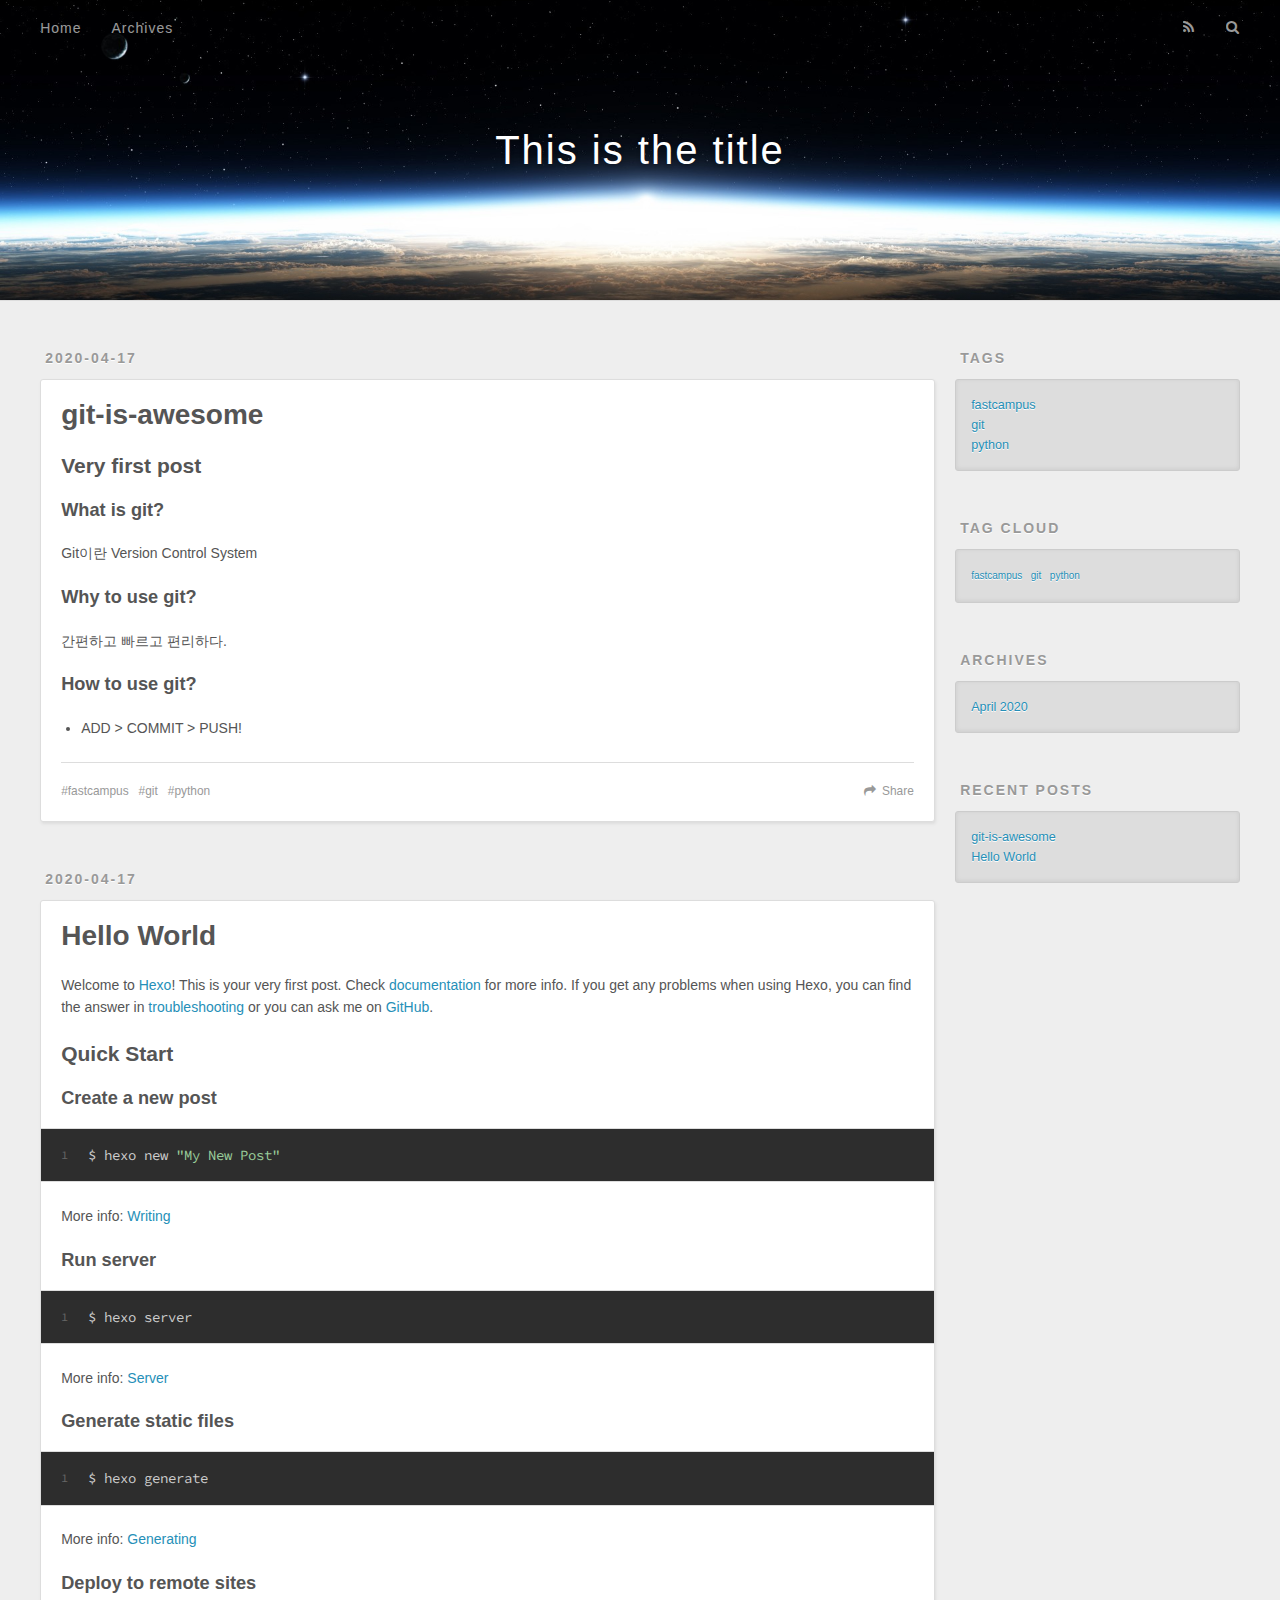
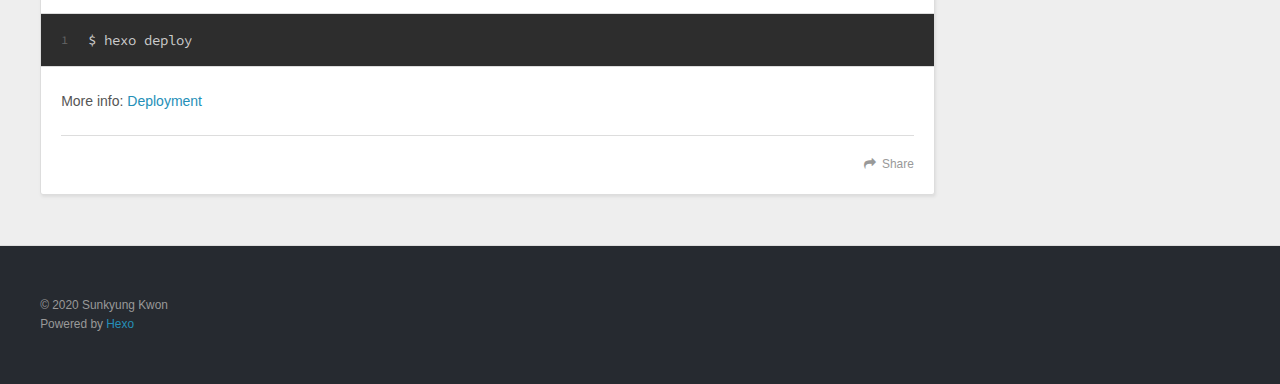
==== index.html @ 3158df45 "Site updated: 2020-04-17 16:45:58" ====
<!DOCTYPE html>
<html>
<head>
  <meta charset="utf-8">
  

  
  <title>This is the title</title>
  <meta name="viewport" content="width=device-width, initial-scale=1, maximum-scale=1">
  <meta property="og:type" content="website">
<meta property="og:title" content="This is the title">
<meta property="og:url" content="http://sunkyungkwon.github.io/index.html">
<meta property="og:site_name" content="This is the title">
<meta property="og:locale" content="en_US">
<meta property="article:author" content="Sunkyung Kwon">
<meta name="twitter:card" content="summary">
  
    <link rel="alternate" href="/atom.xml" title="This is the title" type="application/atom+xml">
  
  
    <link rel="icon" href="/favicon.png">
  
  
    <link href="//fonts.googleapis.com/css?family=Source+Code+Pro" rel="stylesheet" type="text/css">
  
  
<link rel="stylesheet" href="/css/style.css">

<meta name="generator" content="Hexo 4.2.0"></head>

<body>
  <div id="container">
    <div id="wrap">
      <header id="header">
  <div id="banner"></div>
  <div id="header-outer" class="outer">
    <div id="header-title" class="inner">
      <h1 id="logo-wrap">
        <a href="/" id="logo">This is the title</a>
      </h1>
      
    </div>
    <div id="header-inner" class="inner">
      <nav id="main-nav">
        <a id="main-nav-toggle" class="nav-icon"></a>
        
          <a class="main-nav-link" href="/">Home</a>
        
          <a class="main-nav-link" href="/archives">Archives</a>
        
      </nav>
      <nav id="sub-nav">
        
          <a id="nav-rss-link" class="nav-icon" href="/atom.xml" title="RSS Feed"></a>
        
        <a id="nav-search-btn" class="nav-icon" title="Search"></a>
      </nav>
      <div id="search-form-wrap">
        <form action="//google.com/search" method="get" accept-charset="UTF-8" class="search-form"><input type="search" name="q" class="search-form-input" placeholder="Search"><button type="submit" class="search-form-submit">&#xF002;</button><input type="hidden" name="sitesearch" value="http://sunkyungkwon.github.io"></form>
      </div>
    </div>
  </div>
</header>
      <div class="outer">
        <section id="main">
  
    <article id="post-git-is-awesome" class="article article-type-post" itemscope itemprop="blogPost">
  <div class="article-meta">
    <a href="/2020/04/17/git-is-awesome/" class="article-date">
  <time datetime="2020-04-17T07:23:22.000Z" itemprop="datePublished">2020-04-17</time>
</a>
    
  </div>
  <div class="article-inner">
    
    
      <header class="article-header">
        
  
    <h1 itemprop="name">
      <a class="article-title" href="/2020/04/17/git-is-awesome/">git-is-awesome</a>
    </h1>
  

      </header>
    
    <div class="article-entry" itemprop="articleBody">
      
        <h2 id="Very-first-post"><a href="#Very-first-post" class="headerlink" title="Very first post"></a>Very first post</h2><h3 id="What-is-git"><a href="#What-is-git" class="headerlink" title="What is git?"></a>What is git?</h3><p>Git이란 Version Control System</p>
<h3 id="Why-to-use-git"><a href="#Why-to-use-git" class="headerlink" title="Why to use git?"></a>Why to use git?</h3><p>간편하고 빠르고 편리하다.</p>
<h3 id="How-to-use-git"><a href="#How-to-use-git" class="headerlink" title="How to use git?"></a>How to use git?</h3><ul>
<li>ADD &gt; COMMIT &gt; PUSH!</li>
</ul>

      
    </div>
    <footer class="article-footer">
      <a data-url="http://sunkyungkwon.github.io/2020/04/17/git-is-awesome/" data-id="ck93w1wb80000mghj2a3951g8" class="article-share-link">Share</a>
      
      
  <ul class="article-tag-list" itemprop="keywords"><li class="article-tag-list-item"><a class="article-tag-list-link" href="/tags/fastcampus/" rel="tag">fastcampus</a></li><li class="article-tag-list-item"><a class="article-tag-list-link" href="/tags/git/" rel="tag">git</a></li><li class="article-tag-list-item"><a class="article-tag-list-link" href="/tags/python/" rel="tag">python</a></li></ul>

    </footer>
  </div>
  
</article>


  
    <article id="post-hello-world" class="article article-type-post" itemscope itemprop="blogPost">
  <div class="article-meta">
    <a href="/2020/04/17/hello-world/" class="article-date">
  <time datetime="2020-04-17T07:15:48.757Z" itemprop="datePublished">2020-04-17</time>
</a>
    
  </div>
  <div class="article-inner">
    
    
      <header class="article-header">
        
  
    <h1 itemprop="name">
      <a class="article-title" href="/2020/04/17/hello-world/">Hello World</a>
    </h1>
  

      </header>
    
    <div class="article-entry" itemprop="articleBody">
      
        <p>Welcome to <a href="https://hexo.io/" target="_blank" rel="noopener">Hexo</a>! This is your very first post. Check <a href="https://hexo.io/docs/" target="_blank" rel="noopener">documentation</a> for more info. If you get any problems when using Hexo, you can find the answer in <a href="https://hexo.io/docs/troubleshooting.html" target="_blank" rel="noopener">troubleshooting</a> or you can ask me on <a href="https://github.com/hexojs/hexo/issues" target="_blank" rel="noopener">GitHub</a>.</p>
<h2 id="Quick-Start"><a href="#Quick-Start" class="headerlink" title="Quick Start"></a>Quick Start</h2><h3 id="Create-a-new-post"><a href="#Create-a-new-post" class="headerlink" title="Create a new post"></a>Create a new post</h3><figure class="highlight bash"><table><tr><td class="gutter"><pre><span class="line">1</span><br></pre></td><td class="code"><pre><span class="line">$ hexo new <span class="string">"My New Post"</span></span><br></pre></td></tr></table></figure>

<p>More info: <a href="https://hexo.io/docs/writing.html" target="_blank" rel="noopener">Writing</a></p>
<h3 id="Run-server"><a href="#Run-server" class="headerlink" title="Run server"></a>Run server</h3><figure class="highlight bash"><table><tr><td class="gutter"><pre><span class="line">1</span><br></pre></td><td class="code"><pre><span class="line">$ hexo server</span><br></pre></td></tr></table></figure>

<p>More info: <a href="https://hexo.io/docs/server.html" target="_blank" rel="noopener">Server</a></p>
<h3 id="Generate-static-files"><a href="#Generate-static-files" class="headerlink" title="Generate static files"></a>Generate static files</h3><figure class="highlight bash"><table><tr><td class="gutter"><pre><span class="line">1</span><br></pre></td><td class="code"><pre><span class="line">$ hexo generate</span><br></pre></td></tr></table></figure>

<p>More info: <a href="https://hexo.io/docs/generating.html" target="_blank" rel="noopener">Generating</a></p>
<h3 id="Deploy-to-remote-sites"><a href="#Deploy-to-remote-sites" class="headerlink" title="Deploy to remote sites"></a>Deploy to remote sites</h3><figure class="highlight bash"><table><tr><td class="gutter"><pre><span class="line">1</span><br></pre></td><td class="code"><pre><span class="line">$ hexo deploy</span><br></pre></td></tr></table></figure>

<p>More info: <a href="https://hexo.io/docs/one-command-deployment.html" target="_blank" rel="noopener">Deployment</a></p>

      
    </div>
    <footer class="article-footer">
      <a data-url="http://sunkyungkwon.github.io/2020/04/17/hello-world/" data-id="ck93w1wbc0001mghj7bm66r78" class="article-share-link">Share</a>
      
      
    </footer>
  </div>
  
</article>


  


</section>
        
          <aside id="sidebar">
  
    

  
    
  <div class="widget-wrap">
    <h3 class="widget-title">Tags</h3>
    <div class="widget">
      <ul class="tag-list" itemprop="keywords"><li class="tag-list-item"><a class="tag-list-link" href="/tags/fastcampus/" rel="tag">fastcampus</a></li><li class="tag-list-item"><a class="tag-list-link" href="/tags/git/" rel="tag">git</a></li><li class="tag-list-item"><a class="tag-list-link" href="/tags/python/" rel="tag">python</a></li></ul>
    </div>
  </div>


  
    
  <div class="widget-wrap">
    <h3 class="widget-title">Tag Cloud</h3>
    <div class="widget tagcloud">
      <a href="/tags/fastcampus/" style="font-size: 10px;">fastcampus</a> <a href="/tags/git/" style="font-size: 10px;">git</a> <a href="/tags/python/" style="font-size: 10px;">python</a>
    </div>
  </div>

  
    
  <div class="widget-wrap">
    <h3 class="widget-title">Archives</h3>
    <div class="widget">
      <ul class="archive-list"><li class="archive-list-item"><a class="archive-list-link" href="/archives/2020/04/">April 2020</a></li></ul>
    </div>
  </div>


  
    
  <div class="widget-wrap">
    <h3 class="widget-title">Recent Posts</h3>
    <div class="widget">
      <ul>
        
          <li>
            <a href="/2020/04/17/git-is-awesome/">git-is-awesome</a>
          </li>
        
          <li>
            <a href="/2020/04/17/hello-world/">Hello World</a>
          </li>
        
      </ul>
    </div>
  </div>

  
</aside>
        
      </div>
      <footer id="footer">
  
  <div class="outer">
    <div id="footer-info" class="inner">
      &copy; 2020 Sunkyung Kwon<br>
      Powered by <a href="http://hexo.io/" target="_blank">Hexo</a>
    </div>
  </div>
</footer>
    </div>
    <nav id="mobile-nav">
  
    <a href="/" class="mobile-nav-link">Home</a>
  
    <a href="/archives" class="mobile-nav-link">Archives</a>
  
</nav>
    

<script src="//ajax.googleapis.com/ajax/libs/jquery/2.0.3/jquery.min.js"></script>


  
<link rel="stylesheet" href="/fancybox/jquery.fancybox.css">

  
<script src="/fancybox/jquery.fancybox.pack.js"></script>




<script src="/js/script.js"></script>




  </div>
</body>
</html>
---- css/style.css ----
body {
  width: 100%;
}
body:before,
body:after {
  content: "";
  display: table;
}
body:after {
  clear: both;
}
html,
body,
div,
span,
applet,
object,
iframe,
h1,
h2,
h3,
h4,
h5,
h6,
p,
blockquote,
pre,
a,
abbr,
acronym,
address,
big,
cite,
code,
del,
dfn,
em,
img,
ins,
kbd,
q,
s,
samp,
small,
strike,
strong,
sub,
sup,
tt,
var,
dl,
dt,
dd,
ol,
ul,
li,
fieldset,
form,
label,
legend,
table,
caption,
tbody,
tfoot,
thead,
tr,
th,
td {
  margin: 0;
  padding: 0;
  border: 0;
  outline: 0;
  font-weight: inherit;
  font-style: inherit;
  font-family: inherit;
  font-size: 100%;
  vertical-align: baseline;
}
body {
  line-height: 1;
  color: #000;
  background: #fff;
}
ol,
ul {
  list-style: none;
}
table {
  border-collapse: separate;
  border-spacing: 0;
  vertical-align: middle;
}
caption,
th,
td {
  text-align: left;
  font-weight: normal;
  vertical-align: middle;
}
a img {
  border: none;
}
input,
button {
  margin: 0;
  padding: 0;
}
input::-moz-focus-inner,
button::-moz-focus-inner {
  border: 0;
  padding: 0;
}
@font-face {
  font-family: FontAwesome;
  font-style: normal;
  font-weight: normal;
  src: url("fonts/fontawesome-webfont.eot?v=#4.0.3");
  src: url("fonts/fontawesome-webfont.eot?#iefix&v=#4.0.3") format("embedded-opentype"), url("fonts/fontawesome-webfont.woff?v=#4.0.3") format("woff"), url("fonts/fontawesome-webfont.ttf?v=#4.0.3") format("truetype"), url("fonts/fontawesome-webfont.svg#fontawesomeregular?v=#4.0.3") format("svg");
}
html,
body,
#container {
  height: 100%;
}
body {
  background: #eee;
  font: 14px -apple-system, BlinkMacSystemFont, "Segoe UI", "Roboto", "Oxygen", "Ubuntu", "Cantarell", "Fira Sans", "Droid Sans", "Helvetica Neue", sans-serif;
  -webkit-text-size-adjust: 100%;
}
.outer {
  max-width: 1220px;
  margin: 0 auto;
  padding: 0 20px;
}
.outer:before,
.outer:after {
  content: "";
  display: table;
}
.outer:after {
  clear: both;
}
.inner {
  display: inline;
  float: left;
  width: 98.33333333333333%;
  margin: 0 0.833333333333333%;
}
.left,
.alignleft {
  float: left;
}
.right,
.alignright {
  float: right;
}
.clear {
  clear: both;
}
#container {
  position: relative;
}
.mobile-nav-on {
  overflow: hidden;
}
#wrap {
  height: 100%;
  width: 100%;
  position: absolute;
  top: 0;
  left: 0;
  -webkit-transition: 0.2s ease-out;
  -moz-transition: 0.2s ease-out;
  -ms-transition: 0.2s ease-out;
  transition: 0.2s ease-out;
  z-index: 1;
  background: #eee;
}
.mobile-nav-on #wrap {
  left: 280px;
}
@media screen and (min-width: 768px) {
  #main {
    display: inline;
    float: left;
    width: 73.33333333333333%;
    margin: 0 0.833333333333333%;
  }
}
.article-date,
.article-category-link,
.archive-year,
.widget-title {
  text-decoration: none;
  text-transform: uppercase;
  letter-spacing: 2px;
  color: #999;
  margin-bottom: 1em;
  margin-left: 5px;
  line-height: 1em;
  text-shadow: 0 1px #fff;
  font-weight: bold;
}
.article-inner,
.archive-article-inner {
  background: #fff;
  -webkit-box-shadow: 1px 2px 3px #ddd;
  box-shadow: 1px 2px 3px #ddd;
  border: 1px solid #ddd;
  border-radius: 3px;
}
.article-entry h1,
.widget h1 {
  font-size: 2em;
}
.article-entry h2,
.widget h2 {
  font-size: 1.5em;
}
.article-entry h3,
.widget h3 {
  font-size: 1.3em;
}
.article-entry h4,
.widget h4 {
  font-size: 1.2em;
}
.article-entry h5,
.widget h5 {
  font-size: 1em;
}
.article-entry h6,
.widget h6 {
  font-size: 1em;
  color: #999;
}
.article-entry hr,
.widget hr {
  border: 1px dashed #ddd;
}
.article-entry strong,
.widget strong {
  font-weight: bold;
}
.article-entry em,
.widget em,
.article-entry cite,
.widget cite {
  font-style: italic;
}
.article-entry sup,
.widget sup,
.article-entry sub,
.widget sub {
  font-size: 0.75em;
  line-height: 0;
  position: relative;
  vertical-align: baseline;
}
.article-entry sup,
.widget sup {
  top: -0.5em;
}
.article-entry sub,
.widget sub {
  bottom: -0.2em;
}
.article-entry small,
.widget small {
  font-size: 0.85em;
}
.article-entry acronym,
.widget acronym,
.article-entry abbr,
.widget abbr {
  border-bottom: 1px dotted;
}
.article-entry ul,
.widget ul,
.article-entry ol,
.widget ol,
.article-entry dl,
.widget dl {
  margin: 0 20px;
  line-height: 1.6em;
}
.article-entry ul ul,
.widget ul ul,
.article-entry ol ul,
.widget ol ul,
.article-entry ul ol,
.widget ul ol,
.article-entry ol ol,
.widget ol ol {
  margin-top: 0;
  margin-bottom: 0;
}
.article-entry ul,
.widget ul {
  list-style: disc;
}
.article-entry ol,
.widget ol {
  list-style: decimal;
}
.article-entry dt,
.widget dt {
  font-weight: bold;
}
#header {
  height: 300px;
  position: relative;
  border-bottom: 1px solid #ddd;
}
#header:before,
#header:after {
  content: "";
  position: absolute;
  left: 0;
  right: 0;
  height: 40px;
}
#header:before {
  top: 0;
  background: -webkit-linear-gradient(rgba(0,0,0,0.2), transparent);
  background: -moz-linear-gradient(rgba(0,0,0,0.2), transparent);
  background: -ms-linear-gradient(rgba(0,0,0,0.2), transparent);
  background: linear-gradient(rgba(0,0,0,0.2), transparent);
}
#header:after {
  bottom: 0;
  background: -webkit-linear-gradient(transparent, rgba(0,0,0,0.2));
  background: -moz-linear-gradient(transparent, rgba(0,0,0,0.2));
  background: -ms-linear-gradient(transparent, rgba(0,0,0,0.2));
  background: linear-gradient(transparent, rgba(0,0,0,0.2));
}
#header-outer {
  height: 100%;
  position: relative;
}
#header-inner {
  position: relative;
  overflow: hidden;
}
#banner {
  position: absolute;
  top: 0;
  left: 0;
  width: 100%;
  height: 100%;
  background: url("images/banner.jpg") center #000;
  -webkit-background-size: cover;
  -moz-background-size: cover;
  background-size: cover;
  z-index: -1;
}
#header-title {
  text-align: center;
  height: 40px;
  position: absolute;
  top: 50%;
  left: 0;
  margin-top: -20px;
}
#logo,
#subtitle {
  text-decoration: none;
  color: #fff;
  font-weight: 300;
  text-shadow: 0 1px 4px rgba(0,0,0,0.3);
}
#logo {
  font-size: 40px;
  line-height: 40px;
  letter-spacing: 2px;
}
#subtitle {
  font-size: 16px;
  line-height: 16px;
  letter-spacing: 1px;
}
#subtitle-wrap {
  margin-top: 16px;
}
#main-nav {
  float: left;
  margin-left: -15px;
}
.nav-icon,
.main-nav-link {
  float: left;
  color: #fff;
  opacity: 0.6;
  text-decoration: none;
  text-shadow: 0 1px rgba(0,0,0,0.2);
  -webkit-transition: opacity 0.2s;
  -moz-transition: opacity 0.2s;
  -ms-transition: opacity 0.2s;
  transition: opacity 0.2s;
  display: block;
  padding: 20px 15px;
}
.nav-icon:hover,
.main-nav-link:hover {
  opacity: 1;
}
.nav-icon {
  font-family: FontAwesome;
  text-align: center;
  font-size: 14px;
  width: 14px;
  height: 14px;
  padding: 20px 15px;
  position: relative;
  cursor: pointer;
}
.main-nav-link {
  font-weight: 300;
  letter-spacing: 1px;
}
@media screen and (max-width: 479px) {
  .main-nav-link {
    display: none;
  }
}
#main-nav-toggle {
  display: none;
}
#main-nav-toggle:before {
  content: "\f0c9";
}
@media screen and (max-width: 479px) {
  #main-nav-toggle {
    display: block;
  }
}
#sub-nav {
  float: right;
  margin-right: -15px;
}
#nav-rss-link:before {
  content: "\f09e";
}
#nav-search-btn:before {
  content: "\f002";
}
#search-form-wrap {
  position: absolute;
  top: 15px;
  width: 150px;
  height: 30px;
  right: -150px;
  opacity: 0;
  -webkit-transition: 0.2s ease-out;
  -moz-transition: 0.2s ease-out;
  -ms-transition: 0.2s ease-out;
  transition: 0.2s ease-out;
}
#search-form-wrap.on {
  opacity: 1;
  right: 0;
}
@media screen and (max-width: 479px) {
  #search-form-wrap {
    width: 100%;
    right: -100%;
  }
}
.search-form {
  position: absolute;
  top: 0;
  left: 0;
  right: 0;
  background: #fff;
  padding: 5px 15px;
  border-radius: 15px;
  -webkit-box-shadow: 0 0 10px rgba(0,0,0,0.3);
  box-shadow: 0 0 10px rgba(0,0,0,0.3);
}
.search-form-input {
  border: none;
  background: none;
  color: #555;
  width: 100%;
  font: 13px -apple-system, BlinkMacSystemFont, "Segoe UI", "Roboto", "Oxygen", "Ubuntu", "Cantarell", "Fira Sans", "Droid Sans", "Helvetica Neue", sans-serif;
  outline: none;
}
.search-form-input::-webkit-search-results-decoration,
.search-form-input::-webkit-search-cancel-button {
  -webkit-appearance: none;
}
.search-form-submit {
  position: absolute;
  top: 50%;
  right: 10px;
  margin-top: -7px;
  font: 13px FontAwesome;
  border: none;
  background: none;
  color: #bbb;
  cursor: pointer;
}
.search-form-submit:hover,
.search-form-submit:focus {
  color: #777;
}
.article {
  margin: 50px 0;
}
.article-inner {
  overflow: hidden;
}
.article-meta:before,
.article-meta:after {
  content: "";
  display: table;
}
.article-meta:after {
  clear: both;
}
.article-date {
  float: left;
}
.article-category {
  float: left;
  line-height: 1em;
  color: #ccc;
  text-shadow: 0 1px #fff;
  margin-left: 8px;
}
.article-category:before {
  content: "\2022";
}
.article-category-link {
  margin: 0 12px 1em;
}
.article-header {
  padding: 20px 20px 0;
}
.article-title {
  text-decoration: none;
  font-size: 2em;
  font-weight: bold;
  color: #555;
  line-height: 1.1em;
  -webkit-transition: color 0.2s;
  -moz-transition: color 0.2s;
  -ms-transition: color 0.2s;
  transition: color 0.2s;
}
a.article-title:hover {
  color: #258fb8;
}
.article-entry {
  color: #555;
  padding: 0 20px;
}
.article-entry:before,
.article-entry:after {
  content: "";
  display: table;
}
.article-entry:after {
  clear: both;
}
.article-entry p,
.article-entry table {
  line-height: 1.6em;
  margin: 1.6em 0;
}
.article-entry h1,
.article-entry h2,
.article-entry h3,
.article-entry h4,
.article-entry h5,
.article-entry h6 {
  font-weight: bold;
}
.article-entry h1,
.article-entry h2,
.article-entry h3,
.article-entry h4,
.article-entry h5,
.article-entry h6 {
  line-height: 1.1em;
  margin: 1.1em 0;
}
.article-entry a {
  color: #258fb8;
  text-decoration: none;
}
.article-entry a:hover {
  text-decoration: underline;
}
.article-entry ul,
.article-entry ol,
.article-entry dl {
  margin-top: 1.6em;
  margin-bottom: 1.6em;
}
.article-entry img,
.article-entry video {
  max-width: 100%;
  height: auto;
  display: block;
  margin: auto;
}
.article-entry iframe {
  border: none;
}
.article-entry table {
  width: 100%;
  border-collapse: collapse;
  border-spacing: 0;
}
.article-entry th {
  font-weight: bold;
  border-bottom: 3px solid #ddd;
  padding-bottom: 0.5em;
}
.article-entry td {
  border-bottom: 1px solid #ddd;
  padding: 10px 0;
}
.article-entry blockquote {
  font-family: Georgia, "Times New Roman", serif;
  font-size: 1.4em;
  margin: 1.6em 20px;
  text-align: center;
}
.article-entry blockquote footer {
  font-size: 14px;
  margin: 1.6em 0;
  font-family: -apple-system, BlinkMacSystemFont, "Segoe UI", "Roboto", "Oxygen", "Ubuntu", "Cantarell", "Fira Sans", "Droid Sans", "Helvetica Neue", sans-serif;
}
.article-entry blockquote footer cite:before {
  content: "—";
  padding: 0 0.5em;
}
.article-entry .pullquote {
  text-align: left;
  width: 45%;
  margin: 0;
}
.article-entry .pullquote.left {
  margin-left: 0.5em;
  margin-right: 1em;
}
.article-entry .pullquote.right {
  margin-right: 0.5em;
  margin-left: 1em;
}
.article-entry .caption {
  color: #999;
  display: block;
  font-size: 0.9em;
  margin-top: 0.5em;
  position: relative;
  text-align: center;
}
.article-entry .video-container {
  position: relative;
  padding-top: 56.25%;
  height: 0;
  overflow: hidden;
}
.article-entry .video-container iframe,
.article-entry .video-container object,
.article-entry .video-container embed {
  position: absolute;
  top: 0;
  left: 0;
  width: 100%;
  height: 100%;
  margin-top: 0;
}
.article-more-link a {
  display: inline-block;
  line-height: 1em;
  padding: 6px 15px;
  border-radius: 15px;
  background: #eee;
  color: #999;
  text-shadow: 0 1px #fff;
  text-decoration: none;
}
.article-more-link a:hover {
  background: #258fb8;
  color: #fff;
  text-decoration: none;
  text-shadow: 0 1px #1e7293;
}
.article-footer {
  font-size: 0.85em;
  line-height: 1.6em;
  border-top: 1px solid #ddd;
  padding-top: 1.6em;
  margin: 0 20px 20px;
}
.article-footer:before,
.article-footer:after {
  content: "";
  display: table;
}
.article-footer:after {
  clear: both;
}
.article-footer a {
  color: #999;
  text-decoration: none;
}
.article-footer a:hover {
  color: #555;
}
.article-tag-list-item {
  float: left;
  margin-right: 10px;
}
.article-tag-list-link:before {
  content: "#";
}
.article-comment-link {
  float: right;
}
.article-comment-link:before {
  content: "\f075";
  font-family: FontAwesome;
  padding-right: 8px;
}
.article-share-link {
  cursor: pointer;
  float: right;
  margin-left: 20px;
}
.article-share-link:before {
  content: "\f064";
  font-family: FontAwesome;
  padding-right: 6px;
}
#article-nav {
  position: relative;
}
#article-nav:before,
#article-nav:after {
  content: "";
  display: table;
}
#article-nav:after {
  clear: both;
}
@media screen and (min-width: 768px) {
  #article-nav {
    margin: 50px 0;
  }
  #article-nav:before {
    width: 8px;
    height: 8px;
    position: absolute;
    top: 50%;
    left: 50%;
    margin-top: -4px;
    margin-left: -4px;
    content: "";
    border-radius: 50%;
    background: #ddd;
    -webkit-box-shadow: 0 1px 2px #fff;
    box-shadow: 0 1px 2px #fff;
  }
}
.article-nav-link-wrap {
  text-decoration: none;
  text-shadow: 0 1px #fff;
  color: #999;
  -webkit-box-sizing: border-box;
  -moz-box-sizing: border-box;
  box-sizing: border-box;
  margin-top: 50px;
  text-align: center;
  display: block;
}
.article-nav-link-wrap:hover {
  color: #555;
}
@media screen and (min-width: 768px) {
  .article-nav-link-wrap {
    width: 50%;
    margin-top: 0;
  }
}
@media screen and (min-width: 768px) {
  #article-nav-newer {
    float: left;
    text-align: right;
    padding-right: 20px;
  }
}
@media screen and (min-width: 768px) {
  #article-nav-older {
    float: right;
    text-align: left;
    padding-left: 20px;
  }
}
.article-nav-caption {
  text-transform: uppercase;
  letter-spacing: 2px;
  color: #ddd;
  line-height: 1em;
  font-weight: bold;
}
#article-nav-newer .article-nav-caption {
  margin-right: -2px;
}
.article-nav-title {
  font-size: 0.85em;
  line-height: 1.6em;
  margin-top: 0.5em;
}
.article-share-box {
  position: absolute;
  display: none;
  background: #fff;
  -webkit-box-shadow: 1px 2px 10px rgba(0,0,0,0.2);
  box-shadow: 1px 2px 10px rgba(0,0,0,0.2);
  border-radius: 3px;
  margin-left: -145px;
  overflow: hidden;
  z-index: 1;
}
.article-share-box.on {
  display: block;
}
.article-share-input {
  width: 100%;
  background: none;
  -webkit-box-sizing: border-box;
  -moz-box-sizing: border-box;
  box-sizing: border-box;
  font: 14px -apple-system, BlinkMacSystemFont, "Segoe UI", "Roboto", "Oxygen", "Ubuntu", "Cantarell", "Fira Sans", "Droid Sans", "Helvetica Neue", sans-serif;
  padding: 0 15px;
  color: #555;
  outline: none;
  border: 1px solid #ddd;
  border-radius: 3px 3px 0 0;
  height: 36px;
  line-height: 36px;
}
.article-share-links {
  background: #eee;
}
.article-share-links:before,
.article-share-links:after {
  content: "";
  display: table;
}
.article-share-links:after {
  clear: both;
}
.article-share-twitter,
.article-share-facebook,
.article-share-pinterest,
.article-share-google {
  width: 50px;
  height: 36px;
  display: block;
  float: left;
  position: relative;
  color: #999;
  text-shadow: 0 1px #fff;
}
.article-share-twitter:before,
.article-share-facebook:before,
.article-share-pinterest:before,
.article-share-google:before {
  font-size: 20px;
  font-family: FontAwesome;
  width: 20px;
  height: 20px;
  position: absolute;
  top: 50%;
  left: 50%;
  margin-top: -10px;
  margin-left: -10px;
  text-align: center;
}
.article-share-twitter:hover,
.article-share-facebook:hover,
.article-share-pinterest:hover,
.article-share-google:hover {
  color: #fff;
}
.article-share-twitter:before {
  content: "\f099";
}
.article-share-twitter:hover {
  background: #00aced;
  text-shadow: 0 1px #008abe;
}
.article-share-facebook:before {
  content: "\f09a";
}
.article-share-facebook:hover {
  background: #3b5998;
  text-shadow: 0 1px #2f477a;
}
.article-share-pinterest:before {
  content: "\f0d2";
}
.article-share-pinterest:hover {
  background: #cb2027;
  text-shadow: 0 1px #a21a1f;
}
.article-share-google:before {
  content: "\f0d5";
}
.article-share-google:hover {
  background: #dd4b39;
  text-shadow: 0 1px #be3221;
}
.article-gallery {
  background: #000;
  position: relative;
}
.article-gallery-photos {
  position: relative;
  overflow: hidden;
}
.article-gallery-img {
  display: none;
  max-width: 100%;
}
.article-gallery-img:first-child {
  display: block;
}
.article-gallery-img.loaded {
  position: absolute;
  display: block;
}
.article-gallery-img img {
  display: block;
  max-width: 100%;
  margin: 0 auto;
}
#comments {
  background: #fff;
  -webkit-box-shadow: 1px 2px 3px #ddd;
  box-shadow: 1px 2px 3px #ddd;
  padding: 20px;
  border: 1px solid #ddd;
  border-radius: 3px;
  margin: 50px 0;
}
#comments a {
  color: #258fb8;
}
.archives-wrap {
  margin: 50px 0;
}
.archives:before,
.archives:after {
  content: "";
  display: table;
}
.archives:after {
  clear: both;
}
.archive-year-wrap {
  margin-bottom: 1em;
}
.archives {
  -webkit-column-gap: 10px;
  -moz-column-gap: 10px;
  column-gap: 10px;
}
@media screen and (min-width: 480px) and (max-width: 767px) {
  .archives {
    -webkit-column-count: 2;
    -moz-column-count: 2;
    column-count: 2;
  }
}
@media screen and (min-width: 768px) {
  .archives {
    -webkit-column-count: 3;
    -moz-column-count: 3;
    column-count: 3;
  }
}
.archive-article {
  -webkit-column-break-inside: avoid;
  page-break-inside: avoid;
  overflow: hidden;
  break-inside: avoid-column;
}
.archive-article-inner {
  padding: 10px;
  margin-bottom: 15px;
}
.archive-article-title {
  text-decoration: none;
  font-weight: bold;
  color: #555;
  -webkit-transition: color 0.2s;
  -moz-transition: color 0.2s;
  -ms-transition: color 0.2s;
  transition: color 0.2s;
  line-height: 1.6em;
}
.archive-article-title:hover {
  color: #258fb8;
}
.archive-article-footer {
  margin-top: 1em;
}
.archive-article-date {
  color: #999;
  text-decoration: none;
  font-size: 0.85em;
  line-height: 1em;
  margin-bottom: 0.5em;
  display: block;
}
#page-nav {
  margin: 50px auto;
  background: #fff;
  -webkit-box-shadow: 1px 2px 3px #ddd;
  box-shadow: 1px 2px 3px #ddd;
  border: 1px solid #ddd;
  border-radius: 3px;
  text-align: center;
  color: #999;
  overflow: hidden;
}
#page-nav:before,
#page-nav:after {
  content: "";
  display: table;
}
#page-nav:after {
  clear: both;
}
#page-nav a,
#page-nav span {
  padding: 10px 20px;
  line-height: 1;
  height: 2ex;
}
#page-nav a {
  color: #999;
  text-decoration: none;
}
#page-nav a:hover {
  background: #999;
  color: #fff;
}
#page-nav .prev {
  float: left;
}
#page-nav .next {
  float: right;
}
#page-nav .page-number {
  display: inline-block;
}
@media screen and (max-width: 479px) {
  #page-nav .page-number {
    display: none;
  }
}
#page-nav .current {
  color: #555;
  font-weight: bold;
}
#page-nav .space {
  color: #ddd;
}
#footer {
  background: #262a30;
  padding: 50px 0;
  border-top: 1px solid #ddd;
  color: #999;
}
#footer a {
  color: #258fb8;
  text-decoration: none;
}
#footer a:hover {
  text-decoration: underline;
}
#footer-info {
  line-height: 1.6em;
  font-size: 0.85em;
}
.article-entry pre,
.article-entry .highlight {
  background: #2d2d2d;
  margin: 0 -20px;
  padding: 15px 20px;
  border-style: solid;
  border-color: #ddd;
  border-width: 1px 0;
  overflow: auto;
  color: #ccc;
  line-height: 22.400000000000002px;
}
.article-entry .highlight .gutter pre,
.article-entry .gist .gist-file .gist-data .line-numbers {
  color: #666;
  font-size: 0.85em;
}
.article-entry pre,
.article-entry code {
  font-family: "Source Code Pro", Consolas, Monaco, Menlo, Consolas, monospace;
}
.article-entry code {
  background: #eee;
  text-shadow: 0 1px #fff;
  padding: 0 0.3em;
}
.article-entry pre code {
  background: none;
  text-shadow: none;
  padding: 0;
}
.article-entry .highlight pre {
  border: none;
  margin: 0;
  padding: 0;
}
.article-entry .highlight table {
  margin: 0;
  width: auto;
}
.article-entry .highlight td {
  border: none;
  padding: 0;
}
.article-entry .highlight figcaption {
  font-size: 0.85em;
  color: #999;
  line-height: 1em;
  margin-bottom: 1em;
}
.article-entry .highlight figcaption:before,
.article-entry .highlight figcaption:after {
  content: "";
  display: table;
}
.article-entry .highlight figcaption:after {
  clear: both;
}
.article-entry .highlight figcaption a {
  float: right;
}
.article-entry .highlight .gutter pre {
  text-align: right;
  padding-right: 20px;
}
.article-entry .highlight .line {
  height: 22.400000000000002px;
}
.article-entry .highlight .line.marked {
  background: #515151;
}
.article-entry .gist {
  margin: 0 -20px;
  border-style: solid;
  border-color: #ddd;
  border-width: 1px 0;
  background: #2d2d2d;
  padding: 15px 20px 15px 0;
}
.article-entry .gist .gist-file {
  border: none;
  font-family: "Source Code Pro", Consolas, Monaco, Menlo, Consolas, monospace;
  margin: 0;
}
.article-entry .gist .gist-file .gist-data {
  background: none;
  border: none;
}
.article-entry .gist .gist-file .gist-data .line-numbers {
  background: none;
  border: none;
  padding: 0 20px 0 0;
}
.article-entry .gist .gist-file .gist-data .line-data {
  padding: 0 !important;
}
.article-entry .gist .gist-file .highlight {
  margin: 0;
  padding: 0;
  border: none;
}
.article-entry .gist .gist-file .gist-meta {
  background: #2d2d2d;
  color: #999;
  font: 0.85em -apple-system, BlinkMacSystemFont, "Segoe UI", "Roboto", "Oxygen", "Ubuntu", "Cantarell", "Fira Sans", "Droid Sans", "Helvetica Neue", sans-serif;
  text-shadow: 0 0;
  padding: 0;
  margin-top: 1em;
  margin-left: 20px;
}
.article-entry .gist .gist-file .gist-meta a {
  color: #258fb8;
  font-weight: normal;
}
.article-entry .gist .gist-file .gist-meta a:hover {
  text-decoration: underline;
}
pre .comment,
pre .title {
  color: #999;
}
pre .variable,
pre .attribute,
pre .tag,
pre .regexp,
pre .ruby .constant,
pre .xml .tag .title,
pre .xml .pi,
pre .xml .doctype,
pre .html .doctype,
pre .css .id,
pre .css .class,
pre .css .pseudo {
  color: #f2777a;
}
pre .number,
pre .preprocessor,
pre .built_in,
pre .literal,
pre .params,
pre .constant {
  color: #f99157;
}
pre .class,
pre .ruby .class .title,
pre .css .rules .attribute {
  color: #9c9;
}
pre .string,
pre .value,
pre .inheritance,
pre .header,
pre .ruby .symbol,
pre .xml .cdata {
  color: #9c9;
}
pre .css .hexcolor {
  color: #6cc;
}
pre .function,
pre .python .decorator,
pre .python .title,
pre .ruby .function .title,
pre .ruby .title .keyword,
pre .perl .sub,
pre .javascript .title,
pre .coffeescript .title {
  color: #69c;
}
pre .keyword,
pre .javascript .function {
  color: #c9c;
}
@media screen and (max-width: 479px) {
  #mobile-nav {
    position: absolute;
    top: 0;
    left: 0;
    width: 280px;
    height: 100%;
    background: #191919;
    border-right: 1px solid #fff;
  }
}
@media screen and (max-width: 479px) {
  .mobile-nav-link {
    display: block;
    color: #999;
    text-decoration: none;
    padding: 15px 20px;
    font-weight: bold;
  }
  .mobile-nav-link:hover {
    color: #fff;
  }
}
@media screen and (min-width: 768px) {
  #sidebar {
    display: inline;
    float: left;
    width: 23.333333333333332%;
    margin: 0 0.833333333333333%;
  }
}
.widget-wrap {
  margin: 50px 0;
}
.widget {
  color: #777;
  text-shadow: 0 1px #fff;
  background: #ddd;
  -webkit-box-shadow: 0 -1px 4px #ccc inset;
  box-shadow: 0 -1px 4px #ccc inset;
  border: 1px solid #ccc;
  padding: 15px;
  border-radius: 3px;
}
.widget a {
  color: #258fb8;
  text-decoration: none;
}
.widget a:hover {
  text-decoration: underline;
}
.widget ul ul,
.widget ol ul,
.widget dl ul,
.widget ul ol,
.widget ol ol,
.widget dl ol,
.widget ul dl,
.widget ol dl,
.widget dl dl {
  margin-left: 15px;
  list-style: disc;
}
.widget {
  line-height: 1.6em;
  word-wrap: break-word;
  font-size: 0.9em;
}
.widget ul,
.widget ol {
  list-style: none;
  margin: 0;
}
.widget ul ul,
.widget ol ul,
.widget ul ol,
.widget ol ol {
  margin: 0 20px;
}
.widget ul ul,
.widget ol ul {
  list-style: disc;
}
.widget ul ol,
.widget ol ol {
  list-style: decimal;
}
.category-list-count,
.tag-list-count,
.archive-list-count {
  padding-left: 5px;
  color: #999;
  font-size: 0.85em;
}
.category-list-count:before,
.tag-list-count:before,
.archive-list-count:before {
  content: "(";
}
.category-list-count:after,
.tag-list-count:after,
.archive-list-count:after {
  content: ")";
}
.tagcloud a {
  margin-right: 5px;
  display: inline-block;
}
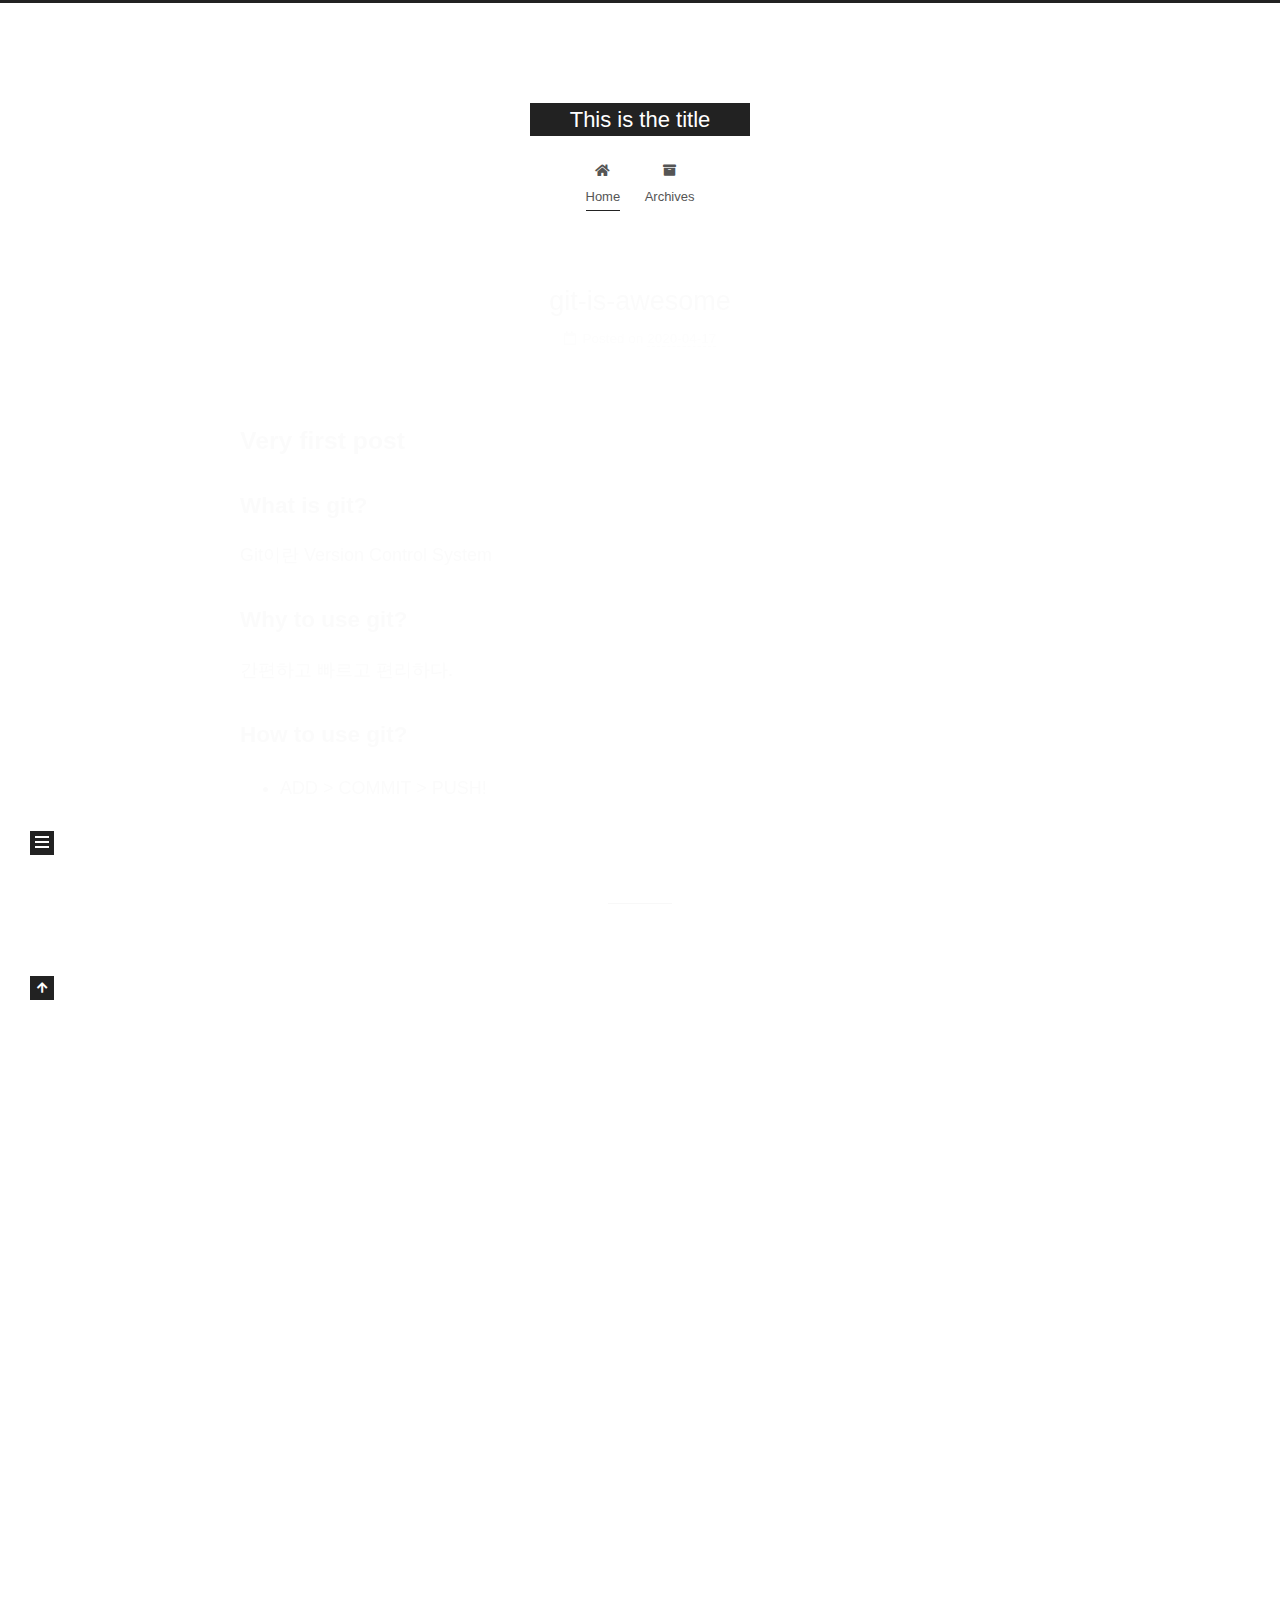
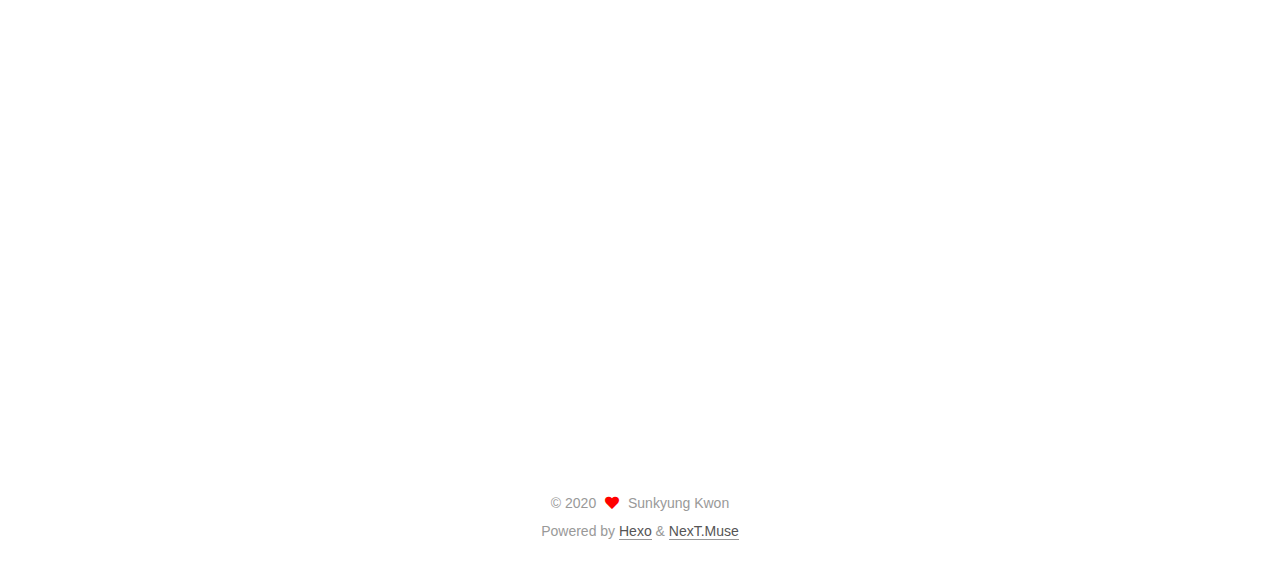
==== commit 2a92b7d0: "Site updated: 2020-04-21 16:42:20" ====
--- a/index.html
+++ b/index.html
@@ -1,12 +1,25 @@
 <!DOCTYPE html>
-<html>
+<html lang="en">
 <head>
-  <meta charset="utf-8">
-  
-
-  
-  <title>This is the title</title>
-  <meta name="viewport" content="width=device-width, initial-scale=1, maximum-scale=1">
+  <meta charset="UTF-8">
+<meta name="viewport" content="width=device-width, initial-scale=1, maximum-scale=2">
+<meta name="theme-color" content="#222">
+<meta name="generator" content="Hexo 4.2.0">
+  <link rel="apple-touch-icon" sizes="180x180" href="/images/apple-touch-icon-next.png">
+  <link rel="icon" type="image/png" sizes="32x32" href="/images/favicon-32x32-next.png">
+  <link rel="icon" type="image/png" sizes="16x16" href="/images/favicon-16x16-next.png">
+  <link rel="mask-icon" href="/images/logo.svg" color="#222">
+
+<link rel="stylesheet" href="/css/main.css">
+
+
+<link rel="stylesheet" href="/lib/font-awesome/css/all.min.css">
+
+<script id="hexo-configurations">
+    var NexT = window.NexT || {};
+    var CONFIG = {"hostname":"sunkyungkwon.github.io","root":"/","scheme":"Muse","version":"7.8.0","exturl":false,"sidebar":{"position":"left","display":"post","padding":18,"offset":12,"onmobile":false},"copycode":{"enable":false,"show_result":false,"style":null},"back2top":{"enable":true,"sidebar":false,"scrollpercent":false},"bookmark":{"enable":false,"color":"#222","save":"auto"},"fancybox":false,"mediumzoom":false,"lazyload":false,"pangu":false,"comments":{"style":"tabs","active":null,"storage":true,"lazyload":false,"nav":null},"algolia":{"hits":{"per_page":10},"labels":{"input_placeholder":"Search for Posts","hits_empty":"We didn't find any results for the search: ${query}","hits_stats":"${hits} results found in ${time} ms"}},"localsearch":{"enable":false,"trigger":"auto","top_n_per_article":1,"unescape":false,"preload":false},"motion":{"enable":true,"async":false,"transition":{"post_block":"fadeIn","post_header":"slideDownIn","post_body":"slideDownIn","coll_header":"slideLeftIn","sidebar":"slideUpIn"}}};
+  </script>
+
   <meta property="og:type" content="website">
 <meta property="og:title" content="This is the title">
 <meta property="og:url" content="http://sunkyungkwon.github.io/index.html">
@@ -14,79 +27,164 @@
 <meta property="og:locale" content="en_US">
 <meta property="article:author" content="Sunkyung Kwon">
 <meta name="twitter:card" content="summary">
-  
-    <link rel="alternate" href="/atom.xml" title="This is the title" type="application/atom+xml">
-  
-  
-    <link rel="icon" href="/favicon.png">
-  
-  
-    <link href="//fonts.googleapis.com/css?family=Source+Code+Pro" rel="stylesheet" type="text/css">
-  
-  
-<link rel="stylesheet" href="/css/style.css">
-
-<meta name="generator" content="Hexo 4.2.0"></head>
-
-<body>
-  <div id="container">
-    <div id="wrap">
-      <header id="header">
-  <div id="banner"></div>
-  <div id="header-outer" class="outer">
-    <div id="header-title" class="inner">
-      <h1 id="logo-wrap">
-        <a href="/" id="logo">This is the title</a>
-      </h1>
-      
+
+<link rel="canonical" href="http://sunkyungkwon.github.io/">
+
+
+<script id="page-configurations">
+  // https://hexo.io/docs/variables.html
+  CONFIG.page = {
+    sidebar: "",
+    isHome : true,
+    isPost : false,
+    lang   : 'en'
+  };
+</script>
+
+  <title>This is the title</title>
+  
+
+
+
+
+
+
+  <noscript>
+  <style>
+  .use-motion .brand,
+  .use-motion .menu-item,
+  .sidebar-inner,
+  .use-motion .post-block,
+  .use-motion .pagination,
+  .use-motion .comments,
+  .use-motion .post-header,
+  .use-motion .post-body,
+  .use-motion .collection-header { opacity: initial; }
+
+  .use-motion .site-title,
+  .use-motion .site-subtitle {
+    opacity: initial;
+    top: initial;
+  }
+
+  .use-motion .logo-line-before i { left: initial; }
+  .use-motion .logo-line-after i { right: initial; }
+  </style>
+</noscript>
+
+</head>
+
+<body itemscope itemtype="http://schema.org/WebPage">
+  <div class="container use-motion">
+    <div class="headband"></div>
+
+    <header class="header" itemscope itemtype="http://schema.org/WPHeader">
+      <div class="header-inner"><div class="site-brand-container">
+  <div class="site-nav-toggle">
+    <div class="toggle" aria-label="Toggle navigation bar">
+      <span class="toggle-line toggle-line-first"></span>
+      <span class="toggle-line toggle-line-middle"></span>
+      <span class="toggle-line toggle-line-last"></span>
     </div>
-    <div id="header-inner" class="inner">
-      <nav id="main-nav">
-        <a id="main-nav-toggle" class="nav-icon"></a>
-        
-          <a class="main-nav-link" href="/">Home</a>
-        
-          <a class="main-nav-link" href="/archives">Archives</a>
-        
-      </nav>
-      <nav id="sub-nav">
-        
-          <a id="nav-rss-link" class="nav-icon" href="/atom.xml" title="RSS Feed"></a>
-        
-        <a id="nav-search-btn" class="nav-icon" title="Search"></a>
-      </nav>
-      <div id="search-form-wrap">
-        <form action="//google.com/search" method="get" accept-charset="UTF-8" class="search-form"><input type="search" name="q" class="search-form-input" placeholder="Search"><button type="submit" class="search-form-submit">&#xF002;</button><input type="hidden" name="sitesearch" value="http://sunkyungkwon.github.io"></form>
-      </div>
+  </div>
+
+  <div class="site-meta">
+
+    <a href="/" class="brand" rel="start">
+      <span class="logo-line-before"><i></i></span>
+      <h1 class="site-title">This is the title</h1>
+      <span class="logo-line-after"><i></i></span>
+    </a>
+  </div>
+
+  <div class="site-nav-right">
+    <div class="toggle popup-trigger">
     </div>
   </div>
-</header>
-      <div class="outer">
-        <section id="main">
-  
-    <article id="post-git-is-awesome" class="article article-type-post" itemscope itemprop="blogPost">
-  <div class="article-meta">
-    <a href="/2020/04/17/git-is-awesome/" class="article-date">
-  <time datetime="2020-04-17T07:23:22.000Z" itemprop="datePublished">2020-04-17</time>
-</a>
-    
-  </div>
-  <div class="article-inner">
-    
-    
-      <header class="article-header">
-        
-  
-    <h1 itemprop="name">
-      <a class="article-title" href="/2020/04/17/git-is-awesome/">git-is-awesome</a>
-    </h1>
-  
-
+</div>
+
+
+
+
+<nav class="site-nav">
+  <ul id="menu" class="main-menu menu">
+        <li class="menu-item menu-item-home">
+
+    <a href="/" rel="section"><i class="fa fa-home fa-fw"></i>Home</a>
+
+  </li>
+        <li class="menu-item menu-item-archives">
+
+    <a href="/archives/" rel="section"><i class="fa fa-archive fa-fw"></i>Archives</a>
+
+  </li>
+  </ul>
+</nav>
+
+
+
+
+</div>
+    </header>
+
+    
+  <div class="back-to-top">
+    <i class="fa fa-arrow-up"></i>
+    <span>0%</span>
+  </div>
+
+
+    <main class="main">
+      <div class="main-inner">
+        <div class="content-wrap">
+          
+
+          <div class="content index posts-expand">
+            
+      
+  
+  
+  <article itemscope itemtype="http://schema.org/Article" class="post-block" lang="en">
+    <link itemprop="mainEntityOfPage" href="http://sunkyungkwon.github.io/2020/04/17/git-is-awesome/">
+
+    <span hidden itemprop="author" itemscope itemtype="http://schema.org/Person">
+      <meta itemprop="image" content="/images/avatar.gif">
+      <meta itemprop="name" content="Sunkyung Kwon">
+      <meta itemprop="description" content="">
+    </span>
+
+    <span hidden itemprop="publisher" itemscope itemtype="http://schema.org/Organization">
+      <meta itemprop="name" content="This is the title">
+    </span>
+      <header class="post-header">
+        <h2 class="post-title" itemprop="name headline">
+          
+            <a href="/2020/04/17/git-is-awesome/" class="post-title-link" itemprop="url">git-is-awesome</a>
+        </h2>
+
+        <div class="post-meta">
+            <span class="post-meta-item">
+              <span class="post-meta-item-icon">
+                <i class="far fa-calendar"></i>
+              </span>
+              <span class="post-meta-item-text">Posted on</span>
+              
+
+              <time title="Created: 2020-04-17 16:23:22 / Modified: 16:28:53" itemprop="dateCreated datePublished" datetime="2020-04-17T16:23:22+09:00">2020-04-17</time>
+            </span>
+
+          
+
+        </div>
       </header>
-    
-    <div class="article-entry" itemprop="articleBody">
-      
-        <h2 id="Very-first-post"><a href="#Very-first-post" class="headerlink" title="Very first post"></a>Very first post</h2><h3 id="What-is-git"><a href="#What-is-git" class="headerlink" title="What is git?"></a>What is git?</h3><p>Git이란 Version Control System</p>
+
+    
+    
+    
+    <div class="post-body" itemprop="articleBody">
+
+      
+          <h2 id="Very-first-post"><a href="#Very-first-post" class="headerlink" title="Very first post"></a>Very first post</h2><h3 id="What-is-git"><a href="#What-is-git" class="headerlink" title="What is git?"></a>What is git?</h3><p>Git이란 Version Control System</p>
 <h3 id="Why-to-use-git"><a href="#Why-to-use-git" class="headerlink" title="Why to use git?"></a>Why to use git?</h3><p>간편하고 빠르고 편리하다.</p>
 <h3 id="How-to-use-git"><a href="#How-to-use-git" class="headerlink" title="How to use git?"></a>How to use git?</h3><ul>
 <li>ADD &gt; COMMIT &gt; PUSH!</li>
@@ -94,42 +192,61 @@
 
       
     </div>
-    <footer class="article-footer">
-      <a data-url="http://sunkyungkwon.github.io/2020/04/17/git-is-awesome/" data-id="ck93w1wb80000mghj2a3951g8" class="article-share-link">Share</a>
-      
-      
-  <ul class="article-tag-list" itemprop="keywords"><li class="article-tag-list-item"><a class="article-tag-list-link" href="/tags/fastcampus/" rel="tag">fastcampus</a></li><li class="article-tag-list-item"><a class="article-tag-list-link" href="/tags/git/" rel="tag">git</a></li><li class="article-tag-list-item"><a class="article-tag-list-link" href="/tags/python/" rel="tag">python</a></li></ul>
-
-    </footer>
-  </div>
-  
-</article>
-
-
-  
-    <article id="post-hello-world" class="article article-type-post" itemscope itemprop="blogPost">
-  <div class="article-meta">
-    <a href="/2020/04/17/hello-world/" class="article-date">
-  <time datetime="2020-04-17T07:15:48.757Z" itemprop="datePublished">2020-04-17</time>
-</a>
-    
-  </div>
-  <div class="article-inner">
-    
-    
-      <header class="article-header">
-        
-  
-    <h1 itemprop="name">
-      <a class="article-title" href="/2020/04/17/hello-world/">Hello World</a>
-    </h1>
-  
-
+
+    
+    
+    
+      <footer class="post-footer">
+        <div class="post-eof"></div>
+      </footer>
+  </article>
+  
+  
+  
+
+      
+  
+  
+  <article itemscope itemtype="http://schema.org/Article" class="post-block" lang="en">
+    <link itemprop="mainEntityOfPage" href="http://sunkyungkwon.github.io/2020/04/17/hello-world/">
+
+    <span hidden itemprop="author" itemscope itemtype="http://schema.org/Person">
+      <meta itemprop="image" content="/images/avatar.gif">
+      <meta itemprop="name" content="Sunkyung Kwon">
+      <meta itemprop="description" content="">
+    </span>
+
+    <span hidden itemprop="publisher" itemscope itemtype="http://schema.org/Organization">
+      <meta itemprop="name" content="This is the title">
+    </span>
+      <header class="post-header">
+        <h2 class="post-title" itemprop="name headline">
+          
+            <a href="/2020/04/17/hello-world/" class="post-title-link" itemprop="url">Hello World</a>
+        </h2>
+
+        <div class="post-meta">
+            <span class="post-meta-item">
+              <span class="post-meta-item-icon">
+                <i class="far fa-calendar"></i>
+              </span>
+              <span class="post-meta-item-text">Posted on</span>
+
+              <time title="Created: 2020-04-17 16:15:48" itemprop="dateCreated datePublished" datetime="2020-04-17T16:15:48+09:00">2020-04-17</time>
+            </span>
+
+          
+
+        </div>
       </header>
-    
-    <div class="article-entry" itemprop="articleBody">
-      
-        <p>Welcome to <a href="https://hexo.io/" target="_blank" rel="noopener">Hexo</a>! This is your very first post. Check <a href="https://hexo.io/docs/" target="_blank" rel="noopener">documentation</a> for more info. If you get any problems when using Hexo, you can find the answer in <a href="https://hexo.io/docs/troubleshooting.html" target="_blank" rel="noopener">troubleshooting</a> or you can ask me on <a href="https://github.com/hexojs/hexo/issues" target="_blank" rel="noopener">GitHub</a>.</p>
+
+    
+    
+    
+    <div class="post-body" itemprop="articleBody">
+
+      
+          <p>Welcome to <a href="https://hexo.io/" target="_blank" rel="noopener">Hexo</a>! This is your very first post. Check <a href="https://hexo.io/docs/" target="_blank" rel="noopener">documentation</a> for more info. If you get any problems when using Hexo, you can find the answer in <a href="https://hexo.io/docs/troubleshooting.html" target="_blank" rel="noopener">troubleshooting</a> or you can ask me on <a href="https://github.com/hexojs/hexo/issues" target="_blank" rel="noopener">GitHub</a>.</p>
 <h2 id="Quick-Start"><a href="#Quick-Start" class="headerlink" title="Quick Start"></a>Quick Start</h2><h3 id="Create-a-new-post"><a href="#Create-a-new-post" class="headerlink" title="Create a new post"></a>Create a new post</h3><figure class="highlight bash"><table><tr><td class="gutter"><pre><span class="line">1</span><br></pre></td><td class="code"><pre><span class="line">$ hexo new <span class="string">"My New Post"</span></span><br></pre></td></tr></table></figure>
 
 <p>More info: <a href="https://hexo.io/docs/writing.html" target="_blank" rel="noopener">Writing</a></p>
@@ -145,113 +262,175 @@
 
       
     </div>
-    <footer class="article-footer">
-      <a data-url="http://sunkyungkwon.github.io/2020/04/17/hello-world/" data-id="ck93w1wbc0001mghj7bm66r78" class="article-share-link">Share</a>
-      
-      
+
+    
+    
+    
+      <footer class="post-footer">
+        <div class="post-eof"></div>
+      </footer>
+  </article>
+  
+  
+  
+
+
+  
+
+
+
+          </div>
+          
+
+<script>
+  window.addEventListener('tabs:register', () => {
+    let { activeClass } = CONFIG.comments;
+    if (CONFIG.comments.storage) {
+      activeClass = localStorage.getItem('comments_active') || activeClass;
+    }
+    if (activeClass) {
+      let activeTab = document.querySelector(`a[href="#comment-${activeClass}"]`);
+      if (activeTab) {
+        activeTab.click();
+      }
+    }
+  });
+  if (CONFIG.comments.storage) {
+    window.addEventListener('tabs:click', event => {
+      if (!event.target.matches('.tabs-comment .tab-content .tab-pane')) return;
+      let commentClass = event.target.classList[1];
+      localStorage.setItem('comments_active', commentClass);
+    });
+  }
+</script>
+
+        </div>
+          
+  
+  <div class="toggle sidebar-toggle">
+    <span class="toggle-line toggle-line-first"></span>
+    <span class="toggle-line toggle-line-middle"></span>
+    <span class="toggle-line toggle-line-last"></span>
+  </div>
+
+  <aside class="sidebar">
+    <div class="sidebar-inner">
+
+      <ul class="sidebar-nav motion-element">
+        <li class="sidebar-nav-toc">
+          Table of Contents
+        </li>
+        <li class="sidebar-nav-overview">
+          Overview
+        </li>
+      </ul>
+
+      <!--noindex-->
+      <div class="post-toc-wrap sidebar-panel">
+      </div>
+      <!--/noindex-->
+
+      <div class="site-overview-wrap sidebar-panel">
+        <div class="site-author motion-element" itemprop="author" itemscope itemtype="http://schema.org/Person">
+  <p class="site-author-name" itemprop="name">Sunkyung Kwon</p>
+  <div class="site-description" itemprop="description"></div>
+</div>
+<div class="site-state-wrap motion-element">
+  <nav class="site-state">
+      <div class="site-state-item site-state-posts">
+          <a href="/archives/">
+        
+          <span class="site-state-item-count">2</span>
+          <span class="site-state-item-name">posts</span>
+        </a>
+      </div>
+      <div class="site-state-item site-state-tags">
+        <span class="site-state-item-count">3</span>
+        <span class="site-state-item-name">tags</span>
+      </div>
+  </nav>
+</div>
+
+
+
+      </div>
+
+    </div>
+  </aside>
+  <div id="sidebar-dimmer"></div>
+
+
+      </div>
+    </main>
+
+    <footer class="footer">
+      <div class="footer-inner">
+        
+
+        
+
+<div class="copyright">
+  
+  &copy; 
+  <span itemprop="copyrightYear">2020</span>
+  <span class="with-love">
+    <i class="fa fa-heart"></i>
+  </span>
+  <span class="author" itemprop="copyrightHolder">Sunkyung Kwon</span>
+</div>
+  <div class="powered-by">Powered by <a href="https://hexo.io/" class="theme-link" rel="noopener" target="_blank">Hexo</a> & <a href="https://muse.theme-next.org/" class="theme-link" rel="noopener" target="_blank">NexT.Muse</a>
+  </div>
+
+        
+
+
+
+
+
+
+
+
+      </div>
     </footer>
   </div>
-  
-</article>
-
-
-  
-
-
-</section>
-        
-          <aside id="sidebar">
-  
-    
-
-  
-    
-  <div class="widget-wrap">
-    <h3 class="widget-title">Tags</h3>
-    <div class="widget">
-      <ul class="tag-list" itemprop="keywords"><li class="tag-list-item"><a class="tag-list-link" href="/tags/fastcampus/" rel="tag">fastcampus</a></li><li class="tag-list-item"><a class="tag-list-link" href="/tags/git/" rel="tag">git</a></li><li class="tag-list-item"><a class="tag-list-link" href="/tags/python/" rel="tag">python</a></li></ul>
-    </div>
-  </div>
-
-
-  
-    
-  <div class="widget-wrap">
-    <h3 class="widget-title">Tag Cloud</h3>
-    <div class="widget tagcloud">
-      <a href="/tags/fastcampus/" style="font-size: 10px;">fastcampus</a> <a href="/tags/git/" style="font-size: 10px;">git</a> <a href="/tags/python/" style="font-size: 10px;">python</a>
-    </div>
-  </div>
-
-  
-    
-  <div class="widget-wrap">
-    <h3 class="widget-title">Archives</h3>
-    <div class="widget">
-      <ul class="archive-list"><li class="archive-list-item"><a class="archive-list-link" href="/archives/2020/04/">April 2020</a></li></ul>
-    </div>
-  </div>
-
-
-  
-    
-  <div class="widget-wrap">
-    <h3 class="widget-title">Recent Posts</h3>
-    <div class="widget">
-      <ul>
-        
-          <li>
-            <a href="/2020/04/17/git-is-awesome/">git-is-awesome</a>
-          </li>
-        
-          <li>
-            <a href="/2020/04/17/hello-world/">Hello World</a>
-          </li>
-        
-      </ul>
-    </div>
-  </div>
-
-  
-</aside>
-        
-      </div>
-      <footer id="footer">
-  
-  <div class="outer">
-    <div id="footer-info" class="inner">
-      &copy; 2020 Sunkyung Kwon<br>
-      Powered by <a href="http://hexo.io/" target="_blank">Hexo</a>
-    </div>
-  </div>
-</footer>
-    </div>
-    <nav id="mobile-nav">
-  
-    <a href="/" class="mobile-nav-link">Home</a>
-  
-    <a href="/archives" class="mobile-nav-link">Archives</a>
-  
-</nav>
-    
-
-<script src="//ajax.googleapis.com/ajax/libs/jquery/2.0.3/jquery.min.js"></script>
-
-
-  
-<link rel="stylesheet" href="/fancybox/jquery.fancybox.css">
-
-  
-<script src="/fancybox/jquery.fancybox.pack.js"></script>
-
-
-
-
-<script src="/js/script.js"></script>
-
-
-
-
-  </div>
+
+  
+  <script src="/lib/anime.min.js"></script>
+  <script src="/lib/velocity/velocity.min.js"></script>
+  <script src="/lib/velocity/velocity.ui.min.js"></script>
+
+<script src="/js/utils.js"></script>
+
+<script src="/js/motion.js"></script>
+
+
+<script src="/js/schemes/muse.js"></script>
+
+
+<script src="/js/next-boot.js"></script>
+
+
+
+
+  
+
+
+
+
+
+
+
+
+
+
+
+
+
+
+
+  
+
+  
+
 </body>
-</html>+</html>
--- a/css/main.css
+++ b/css/main.css
@@ -0,0 +1,2290 @@
+:root {
+  --body-bg-color: #fff;
+  --content-bg-color: #fff;
+  --card-bg-color: #f5f5f5;
+  --text-color: #555;
+  --blockquote-color: #666;
+  --link-color: #555;
+  --link-hover-color: #222;
+  --brand-color: #fff;
+  --brand-hover-color: #fff;
+  --table-row-odd-bg-color: #f9f9f9;
+  --table-row-hover-bg-color: #f5f5f5;
+  --menu-item-bg-color: #f5f5f5;
+  --btn-default-bg: #222;
+  --btn-default-color: #fff;
+  --btn-default-border-color: #222;
+  --btn-default-hover-bg: #fff;
+  --btn-default-hover-color: #222;
+  --btn-default-hover-border-color: #222;
+}
+html {
+  line-height: 1.15; /* 1 */
+  -webkit-text-size-adjust: 100%; /* 2 */
+}
+body {
+  margin: 0;
+}
+main {
+  display: block;
+}
+h1 {
+  font-size: 2em;
+  margin: 0.67em 0;
+}
+hr {
+  box-sizing: content-box; /* 1 */
+  height: 0; /* 1 */
+  overflow: visible; /* 2 */
+}
+pre {
+  font-family: monospace, monospace; /* 1 */
+  font-size: 1em; /* 2 */
+}
+a {
+  background: transparent;
+}
+abbr[title] {
+  border-bottom: none; /* 1 */
+  text-decoration: underline; /* 2 */
+  text-decoration: underline dotted; /* 2 */
+}
+b,
+strong {
+  font-weight: bolder;
+}
+code,
+kbd,
+samp {
+  font-family: monospace, monospace; /* 1 */
+  font-size: 1em; /* 2 */
+}
+small {
+  font-size: 80%;
+}
+sub,
+sup {
+  font-size: 75%;
+  line-height: 0;
+  position: relative;
+  vertical-align: baseline;
+}
+sub {
+  bottom: -0.25em;
+}
+sup {
+  top: -0.5em;
+}
+img {
+  border-style: none;
+}
+button,
+input,
+optgroup,
+select,
+textarea {
+  font-family: inherit; /* 1 */
+  font-size: 100%; /* 1 */
+  line-height: 1.15; /* 1 */
+  margin: 0; /* 2 */
+}
+button,
+input {
+/* 1 */
+  overflow: visible;
+}
+button,
+select {
+/* 1 */
+  text-transform: none;
+}
+button,
+[type='button'],
+[type='reset'],
+[type='submit'] {
+  -webkit-appearance: button;
+}
+button::-moz-focus-inner,
+[type='button']::-moz-focus-inner,
+[type='reset']::-moz-focus-inner,
+[type='submit']::-moz-focus-inner {
+  border-style: none;
+  padding: 0;
+}
+button:-moz-focusring,
+[type='button']:-moz-focusring,
+[type='reset']:-moz-focusring,
+[type='submit']:-moz-focusring {
+  outline: 1px dotted ButtonText;
+}
+fieldset {
+  padding: 0.35em 0.75em 0.625em;
+}
+legend {
+  box-sizing: border-box; /* 1 */
+  color: inherit; /* 2 */
+  display: table; /* 1 */
+  max-width: 100%; /* 1 */
+  padding: 0; /* 3 */
+  white-space: normal; /* 1 */
+}
+progress {
+  vertical-align: baseline;
+}
+textarea {
+  overflow: auto;
+}
+[type='checkbox'],
+[type='radio'] {
+  box-sizing: border-box; /* 1 */
+  padding: 0; /* 2 */
+}
+[type='number']::-webkit-inner-spin-button,
+[type='number']::-webkit-outer-spin-button {
+  height: auto;
+}
+[type='search'] {
+  outline-offset: -2px; /* 2 */
+  -webkit-appearance: textfield; /* 1 */
+}
+[type='search']::-webkit-search-decoration {
+  -webkit-appearance: none;
+}
+::-webkit-file-upload-button {
+  font: inherit; /* 2 */
+  -webkit-appearance: button; /* 1 */
+}
+details {
+  display: block;
+}
+summary {
+  display: list-item;
+}
+template {
+  display: none;
+}
+[hidden] {
+  display: none;
+}
+::selection {
+  background: #262a30;
+  color: #eee;
+}
+html,
+body {
+  height: 100%;
+}
+body {
+  background: var(--body-bg-color);
+  color: var(--text-color);
+  font-family: 'Lato', "PingFang SC", "Microsoft YaHei", sans-serif;
+  font-size: 1em;
+  line-height: 2;
+}
+@media (max-width: 991px) {
+  body {
+    padding-left: 0 !important;
+    padding-right: 0 !important;
+  }
+}
+h1,
+h2,
+h3,
+h4,
+h5,
+h6 {
+  font-family: 'Lato', "PingFang SC", "Microsoft YaHei", sans-serif;
+  font-weight: bold;
+  line-height: 1.5;
+  margin: 20px 0 15px;
+}
+h1 {
+  font-size: 1.5em;
+}
+h2 {
+  font-size: 1.375em;
+}
+h3 {
+  font-size: 1.25em;
+}
+h4 {
+  font-size: 1.125em;
+}
+h5 {
+  font-size: 1em;
+}
+h6 {
+  font-size: 0.875em;
+}
+p {
+  margin: 0 0 20px 0;
+}
+a,
+span.exturl {
+  border-bottom: 1px solid #999;
+  color: var(--link-color);
+  outline: 0;
+  text-decoration: none;
+  overflow-wrap: break-word;
+  word-wrap: break-word;
+  cursor: pointer;
+}
+a:hover,
+span.exturl:hover {
+  border-bottom-color: var(--link-hover-color);
+  color: var(--link-hover-color);
+}
+iframe,
+img,
+video {
+  display: block;
+  margin-left: auto;
+  margin-right: auto;
+  max-width: 100%;
+}
+hr {
+  background-image: repeating-linear-gradient(-45deg, #ddd, #ddd 4px, transparent 4px, transparent 8px);
+  border: 0;
+  height: 3px;
+  margin: 40px 0;
+}
+blockquote {
+  border-left: 4px solid #ddd;
+  color: var(--blockquote-color);
+  margin: 0;
+  padding: 0 15px;
+}
+blockquote cite::before {
+  content: '-';
+  padding: 0 5px;
+}
+dt {
+  font-weight: bold;
+}
+dd {
+  margin: 0;
+  padding: 0;
+}
+kbd {
+  background-color: #f5f5f5;
+  background-image: linear-gradient(#eee, #fff, #eee);
+  border: 1px solid #ccc;
+  border-radius: 0.2em;
+  box-shadow: 0.1em 0.1em 0.2em rgba(0,0,0,0.1);
+  color: #555;
+  font-family: inherit;
+  padding: 0.1em 0.3em;
+  white-space: nowrap;
+}
+.table-container {
+  overflow: auto;
+}
+table {
+  border-collapse: collapse;
+  border-spacing: 0;
+  font-size: 0.875em;
+  margin: 0 0 20px 0;
+  width: 100%;
+}
+tbody tr:nth-of-type(odd) {
+  background: var(--table-row-odd-bg-color);
+}
+tbody tr:hover {
+  background: var(--table-row-hover-bg-color);
+}
+caption,
+th,
+td {
+  font-weight: normal;
+  padding: 8px;
+  text-align: left;
+  vertical-align: middle;
+}
+th,
+td {
+  border: 1px solid #ddd;
+  border-bottom: 3px solid #ddd;
+}
+th {
+  font-weight: 700;
+  padding-bottom: 10px;
+}
+td {
+  border-bottom-width: 1px;
+}
+.btn {
+  background: var(--btn-default-bg);
+  border: 2px solid var(--btn-default-border-color);
+  border-radius: 0;
+  color: var(--btn-default-color);
+  display: inline-block;
+  font-size: 0.875em;
+  line-height: 2;
+  padding: 0 20px;
+  text-decoration: none;
+  transition-property: background-color;
+  transition-delay: 0s;
+  transition-duration: 0.2s;
+  transition-timing-function: ease-in-out;
+}
+.btn:hover {
+  background: var(--btn-default-hover-bg);
+  border-color: var(--btn-default-hover-border-color);
+  color: var(--btn-default-hover-color);
+}
+.btn + .btn {
+  margin: 0 0 8px 8px;
+}
+.btn .fa-fw {
+  text-align: left;
+  width: 1.285714285714286em;
+}
+.toggle {
+  line-height: 0;
+}
+.toggle .toggle-line {
+  background: #fff;
+  display: inline-block;
+  height: 2px;
+  left: 0;
+  position: relative;
+  top: 0;
+  transition: all 0.4s;
+  vertical-align: top;
+  width: 100%;
+}
+.toggle .toggle-line:not(:first-child) {
+  margin-top: 3px;
+}
+.toggle.toggle-arrow .toggle-line-first {
+  left: 50%;
+  top: 2px;
+  transform: rotate(45deg);
+  width: 50%;
+}
+.toggle.toggle-arrow .toggle-line-middle {
+  left: 2px;
+  width: 90%;
+}
+.toggle.toggle-arrow .toggle-line-last {
+  left: 50%;
+  top: -2px;
+  transform: rotate(-45deg);
+  width: 50%;
+}
+.toggle.toggle-close .toggle-line-first {
+  transform: rotate(-45deg);
+  top: 5px;
+}
+.toggle.toggle-close .toggle-line-middle {
+  opacity: 0;
+}
+.toggle.toggle-close .toggle-line-last {
+  transform: rotate(45deg);
+  top: -5px;
+}
+.highlight,
+pre {
+  background: #f7f7f7;
+  color: #4d4d4c;
+  line-height: 1.6;
+  margin: 0 auto 20px;
+}
+pre,
+code {
+  font-family: consolas, Menlo, monospace, "PingFang SC", "Microsoft YaHei";
+}
+code {
+  background: #eee;
+  border-radius: 3px;
+  color: #555;
+  padding: 2px 4px;
+  overflow-wrap: break-word;
+  word-wrap: break-word;
+}
+.highlight *::selection {
+  background: #d6d6d6;
+}
+.highlight pre {
+  border: 0;
+  margin: 0;
+  padding: 10px 0;
+}
+.highlight table {
+  border: 0;
+  margin: 0;
+  width: auto;
+}
+.highlight td {
+  border: 0;
+  padding: 0;
+}
+.highlight figcaption {
+  background: #eff2f3;
+  color: #4d4d4c;
+  display: flex;
+  font-size: 0.875em;
+  justify-content: space-between;
+  line-height: 1.2;
+  padding: 0.5em;
+}
+.highlight figcaption a {
+  color: #4d4d4c;
+}
+.highlight figcaption a:hover {
+  border-bottom-color: #4d4d4c;
+}
+.highlight .gutter {
+  -moz-user-select: none;
+  -ms-user-select: none;
+  -webkit-user-select: none;
+  user-select: none;
+}
+.highlight .gutter pre {
+  background: #eff2f3;
+  color: #869194;
+  padding-left: 10px;
+  padding-right: 10px;
+  text-align: right;
+}
+.highlight .code pre {
+  background: #f7f7f7;
+  padding-left: 10px;
+  width: 100%;
+}
+.gist table {
+  width: auto;
+}
+.gist table td {
+  border: 0;
+}
+pre {
+  overflow: auto;
+  padding: 10px;
+}
+pre code {
+  background: none;
+  color: #4d4d4c;
+  font-size: 0.875em;
+  padding: 0;
+  text-shadow: none;
+}
+pre .deletion {
+  background: #fdd;
+}
+pre .addition {
+  background: #dfd;
+}
+pre .meta {
+  color: #eab700;
+  -moz-user-select: none;
+  -ms-user-select: none;
+  -webkit-user-select: none;
+  user-select: none;
+}
+pre .comment {
+  color: #8e908c;
+}
+pre .variable,
+pre .attribute,
+pre .tag,
+pre .name,
+pre .regexp,
+pre .ruby .constant,
+pre .xml .tag .title,
+pre .xml .pi,
+pre .xml .doctype,
+pre .html .doctype,
+pre .css .id,
+pre .css .class,
+pre .css .pseudo {
+  color: #c82829;
+}
+pre .number,
+pre .preprocessor,
+pre .built_in,
+pre .builtin-name,
+pre .literal,
+pre .params,
+pre .constant,
+pre .command {
+  color: #f5871f;
+}
+pre .ruby .class .title,
+pre .css .rules .attribute,
+pre .string,
+pre .symbol,
+pre .value,
+pre .inheritance,
+pre .header,
+pre .ruby .symbol,
+pre .xml .cdata,
+pre .special,
+pre .formula {
+  color: #718c00;
+}
+pre .title,
+pre .css .hexcolor {
+  color: #3e999f;
+}
+pre .function,
+pre .python .decorator,
+pre .python .title,
+pre .ruby .function .title,
+pre .ruby .title .keyword,
+pre .perl .sub,
+pre .javascript .title,
+pre .coffeescript .title {
+  color: #4271ae;
+}
+pre .keyword,
+pre .javascript .function {
+  color: #8959a8;
+}
+.blockquote-center {
+  border-left: none;
+  margin: 40px 0;
+  padding: 0;
+  position: relative;
+  text-align: center;
+}
+.blockquote-center .fa {
+  display: block;
+  opacity: 0.6;
+  position: absolute;
+  width: 100%;
+}
+.blockquote-center .fa-quote-left {
+  border-top: 1px solid #ccc;
+  text-align: left;
+  top: -20px;
+}
+.blockquote-center .fa-quote-right {
+  border-bottom: 1px solid #ccc;
+  text-align: right;
+  bottom: -20px;
+}
+.blockquote-center p,
+.blockquote-center div {
+  text-align: center;
+}
+.post-body .group-picture img {
+  margin: 0 auto;
+  padding: 0 3px;
+}
+.group-picture-row {
+  margin-bottom: 6px;
+  overflow: hidden;
+}
+.group-picture-column {
+  float: left;
+  margin-bottom: 10px;
+}
+.post-body .label {
+  color: #555;
+  display: inline;
+  padding: 0 2px;
+}
+.post-body .label.default {
+  background: #f0f0f0;
+}
+.post-body .label.primary {
+  background: #efe6f7;
+}
+.post-body .label.info {
+  background: #e5f2f8;
+}
+.post-body .label.success {
+  background: #e7f4e9;
+}
+.post-body .label.warning {
+  background: #fcf6e1;
+}
+.post-body .label.danger {
+  background: #fae8eb;
+}
+.post-body .tabs {
+  margin-bottom: 20px;
+}
+.post-body .tabs,
+.tabs-comment {
+  display: block;
+  padding-top: 10px;
+  position: relative;
+}
+.post-body .tabs ul.nav-tabs,
+.tabs-comment ul.nav-tabs {
+  display: flex;
+  flex-wrap: wrap;
+  margin: 0;
+  margin-bottom: -1px;
+  padding: 0;
+}
+@media (max-width: 413px) {
+  .post-body .tabs ul.nav-tabs,
+  .tabs-comment ul.nav-tabs {
+    display: block;
+    margin-bottom: 5px;
+  }
+}
+.post-body .tabs ul.nav-tabs li.tab,
+.tabs-comment ul.nav-tabs li.tab {
+  border-bottom: 1px solid #ddd;
+  border-left: 1px solid transparent;
+  border-right: 1px solid transparent;
+  border-top: 3px solid transparent;
+  flex-grow: 1;
+  list-style-type: none;
+  border-radius: 0 0 0 0;
+}
+@media (max-width: 413px) {
+  .post-body .tabs ul.nav-tabs li.tab,
+  .tabs-comment ul.nav-tabs li.tab {
+    border-bottom: 1px solid transparent;
+    border-left: 3px solid transparent;
+    border-right: 1px solid transparent;
+    border-top: 1px solid transparent;
+  }
+}
+@media (max-width: 413px) {
+  .post-body .tabs ul.nav-tabs li.tab,
+  .tabs-comment ul.nav-tabs li.tab {
+    border-radius: 0;
+  }
+}
+.post-body .tabs ul.nav-tabs li.tab a,
+.tabs-comment ul.nav-tabs li.tab a {
+  border-bottom: initial;
+  display: block;
+  line-height: 1.8;
+  outline: 0;
+  padding: 0.25em 0.75em;
+  text-align: center;
+  transition-delay: 0s;
+  transition-duration: 0.2s;
+  transition-timing-function: ease-out;
+}
+.post-body .tabs ul.nav-tabs li.tab a i,
+.tabs-comment ul.nav-tabs li.tab a i {
+  width: 1.285714285714286em;
+}
+.post-body .tabs ul.nav-tabs li.tab.active,
+.tabs-comment ul.nav-tabs li.tab.active {
+  border-bottom: 1px solid transparent;
+  border-left: 1px solid #ddd;
+  border-right: 1px solid #ddd;
+  border-top: 3px solid #fc6423;
+}
+@media (max-width: 413px) {
+  .post-body .tabs ul.nav-tabs li.tab.active,
+  .tabs-comment ul.nav-tabs li.tab.active {
+    border-bottom: 1px solid #ddd;
+    border-left: 3px solid #fc6423;
+    border-right: 1px solid #ddd;
+    border-top: 1px solid #ddd;
+  }
+}
+.post-body .tabs ul.nav-tabs li.tab.active a,
+.tabs-comment ul.nav-tabs li.tab.active a {
+  color: var(--link-color);
+  cursor: default;
+}
+.post-body .tabs .tab-content .tab-pane,
+.tabs-comment .tab-content .tab-pane {
+  border: 1px solid #ddd;
+  border-top: 0;
+  padding: 20px 20px 0 20px;
+  border-radius: 0;
+}
+.post-body .tabs .tab-content .tab-pane:not(.active),
+.tabs-comment .tab-content .tab-pane:not(.active) {
+  display: none;
+}
+.post-body .tabs .tab-content .tab-pane.active,
+.tabs-comment .tab-content .tab-pane.active {
+  display: block;
+}
+.post-body .tabs .tab-content .tab-pane.active:nth-of-type(1),
+.tabs-comment .tab-content .tab-pane.active:nth-of-type(1) {
+  border-radius: 0 0 0 0;
+}
+@media (max-width: 413px) {
+  .post-body .tabs .tab-content .tab-pane.active:nth-of-type(1),
+  .tabs-comment .tab-content .tab-pane.active:nth-of-type(1) {
+    border-radius: 0;
+  }
+}
+.post-body .note {
+  border-radius: 3px;
+  margin-bottom: 20px;
+  padding: 1em;
+  position: relative;
+  border: 1px solid #eee;
+  border-left-width: 5px;
+}
+.post-body .note h2,
+.post-body .note h3,
+.post-body .note h4,
+.post-body .note h5,
+.post-body .note h6 {
+  margin-top: 0;
+  border-bottom: initial;
+  margin-bottom: 0;
+  padding-top: 0;
+}
+.post-body .note p:first-child,
+.post-body .note ul:first-child,
+.post-body .note ol:first-child,
+.post-body .note table:first-child,
+.post-body .note pre:first-child,
+.post-body .note blockquote:first-child,
+.post-body .note img:first-child {
+  margin-top: 0;
+}
+.post-body .note p:last-child,
+.post-body .note ul:last-child,
+.post-body .note ol:last-child,
+.post-body .note table:last-child,
+.post-body .note pre:last-child,
+.post-body .note blockquote:last-child,
+.post-body .note img:last-child {
+  margin-bottom: 0;
+}
+.post-body .note.default {
+  border-left-color: #777;
+}
+.post-body .note.default h2,
+.post-body .note.default h3,
+.post-body .note.default h4,
+.post-body .note.default h5,
+.post-body .note.default h6 {
+  color: #777;
+}
+.post-body .note.primary {
+  border-left-color: #6f42c1;
+}
+.post-body .note.primary h2,
+.post-body .note.primary h3,
+.post-body .note.primary h4,
+.post-body .note.primary h5,
+.post-body .note.primary h6 {
+  color: #6f42c1;
+}
+.post-body .note.info {
+  border-left-color: #428bca;
+}
+.post-body .note.info h2,
+.post-body .note.info h3,
+.post-body .note.info h4,
+.post-body .note.info h5,
+.post-body .note.info h6 {
+  color: #428bca;
+}
+.post-body .note.success {
+  border-left-color: #5cb85c;
+}
+.post-body .note.success h2,
+.post-body .note.success h3,
+.post-body .note.success h4,
+.post-body .note.success h5,
+.post-body .note.success h6 {
+  color: #5cb85c;
+}
+.post-body .note.warning {
+  border-left-color: #f0ad4e;
+}
+.post-body .note.warning h2,
+.post-body .note.warning h3,
+.post-body .note.warning h4,
+.post-body .note.warning h5,
+.post-body .note.warning h6 {
+  color: #f0ad4e;
+}
+.post-body .note.danger {
+  border-left-color: #d9534f;
+}
+.post-body .note.danger h2,
+.post-body .note.danger h3,
+.post-body .note.danger h4,
+.post-body .note.danger h5,
+.post-body .note.danger h6 {
+  color: #d9534f;
+}
+.pagination .prev,
+.pagination .next,
+.pagination .page-number,
+.pagination .space {
+  display: inline-block;
+  margin: 0 10px;
+  padding: 0 11px;
+  position: relative;
+  top: -1px;
+}
+@media (max-width: 767px) {
+  .pagination .prev,
+  .pagination .next,
+  .pagination .page-number,
+  .pagination .space {
+    margin: 0 5px;
+  }
+}
+.pagination {
+  border-top: 1px solid #eee;
+  margin: 120px 0 0;
+  text-align: center;
+}
+.pagination .prev,
+.pagination .next,
+.pagination .page-number {
+  border-bottom: 0;
+  border-top: 1px solid #eee;
+  transition-property: border-color;
+  transition-delay: 0s;
+  transition-duration: 0.2s;
+  transition-timing-function: ease-in-out;
+}
+.pagination .prev:hover,
+.pagination .next:hover,
+.pagination .page-number:hover {
+  border-top-color: #222;
+}
+.pagination .space {
+  margin: 0;
+  padding: 0;
+}
+.pagination .prev {
+  margin-left: 0;
+}
+.pagination .next {
+  margin-right: 0;
+}
+.pagination .page-number.current {
+  background: #ccc;
+  border-top-color: #ccc;
+  color: #fff;
+}
+@media (max-width: 767px) {
+  .pagination {
+    border-top: none;
+  }
+  .pagination .prev,
+  .pagination .next,
+  .pagination .page-number {
+    border-bottom: 1px solid #eee;
+    border-top: 0;
+    margin-bottom: 10px;
+    padding: 0 10px;
+  }
+  .pagination .prev:hover,
+  .pagination .next:hover,
+  .pagination .page-number:hover {
+    border-bottom-color: #222;
+  }
+}
+.comments {
+  margin-top: 60px;
+  overflow: hidden;
+}
+.comment-button-group {
+  display: flex;
+  flex-wrap: wrap-reverse;
+  justify-content: center;
+  margin: 1em 0;
+}
+.comment-button-group .comment-button {
+  margin: 0.1em 0.2em;
+}
+.comment-button-group .comment-button.active {
+  background: var(--btn-default-hover-bg);
+  border-color: var(--btn-default-hover-border-color);
+  color: var(--btn-default-hover-color);
+}
+.comment-position {
+  display: none;
+}
+.comment-position.active {
+  display: block;
+}
+.tabs-comment {
+  background: var(--content-bg-color);
+  margin-top: 4em;
+  padding-top: 0;
+}
+.tabs-comment .comments {
+  border: 0;
+  box-shadow: none;
+  margin-top: 0;
+  padding-top: 0;
+}
+.container {
+  min-height: 100%;
+  position: relative;
+}
+.main-inner {
+  margin: 0 auto;
+  width: 700px;
+}
+@media (min-width: 1200px) {
+  .main-inner {
+    width: 800px;
+  }
+}
+@media (min-width: 1600px) {
+  .main-inner {
+    width: 900px;
+  }
+}
+@media (max-width: 767px) {
+  .content-wrap {
+    padding: 0 20px;
+  }
+}
+.header {
+  background: transparent;
+}
+.header-inner {
+  margin: 0 auto;
+  width: 700px;
+}
+@media (min-width: 1200px) {
+  .header-inner {
+    width: 800px;
+  }
+}
+@media (min-width: 1600px) {
+  .header-inner {
+    width: 900px;
+  }
+}
+.site-brand-container {
+  display: flex;
+  flex-shrink: 0;
+  padding: 0 10px;
+}
+.headband {
+  background: #222;
+  height: 3px;
+}
+.site-meta {
+  flex-grow: 1;
+  text-align: center;
+}
+@media (max-width: 767px) {
+  .site-meta {
+    text-align: center;
+  }
+}
+.brand {
+  border-bottom: none;
+  color: var(--brand-color);
+  display: inline-block;
+  line-height: 1.375em;
+  padding: 0 40px;
+  position: relative;
+}
+.brand:hover {
+  color: var(--brand-hover-color);
+}
+.site-title {
+  font-family: 'Lato', "PingFang SC", "Microsoft YaHei", sans-serif;
+  font-size: 1.375em;
+  font-weight: normal;
+  margin: 0;
+}
+.site-subtitle {
+  color: #999;
+  font-size: 0.8125em;
+  margin: 10px 0;
+}
+.use-motion .brand {
+  opacity: 0;
+}
+.use-motion .site-title,
+.use-motion .site-subtitle,
+.use-motion .custom-logo-image {
+  opacity: 0;
+  position: relative;
+  top: -10px;
+}
+.site-nav-toggle,
+.site-nav-right {
+  display: none;
+}
+@media (max-width: 767px) {
+  .site-nav-toggle,
+  .site-nav-right {
+    display: flex;
+    flex-direction: column;
+    justify-content: center;
+  }
+}
+.site-nav-toggle .toggle,
+.site-nav-right .toggle {
+  color: var(--text-color);
+  padding: 10px;
+  width: 22px;
+}
+.site-nav-toggle .toggle .toggle-line,
+.site-nav-right .toggle .toggle-line {
+  background: var(--text-color);
+  border-radius: 1px;
+}
+.site-nav {
+  display: block;
+}
+@media (max-width: 767px) {
+  .site-nav {
+    clear: both;
+    display: none;
+  }
+}
+.site-nav.site-nav-on {
+  display: block;
+}
+.menu {
+  margin-top: 20px;
+  padding-left: 0;
+  text-align: center;
+}
+.menu-item {
+  display: inline-block;
+  list-style: none;
+  margin: 0 10px;
+}
+@media (max-width: 767px) {
+  .menu-item {
+    display: block;
+    margin-top: 10px;
+  }
+  .menu-item.menu-item-search {
+    display: none;
+  }
+}
+.menu-item a,
+.menu-item span.exturl {
+  border-bottom: 0;
+  display: block;
+  font-size: 0.8125em;
+  transition-property: border-color;
+  transition-delay: 0s;
+  transition-duration: 0.2s;
+  transition-timing-function: ease-in-out;
+}
+@media (hover: none) {
+  .menu-item a:hover,
+  .menu-item span.exturl:hover {
+    border-bottom-color: transparent !important;
+  }
+}
+.menu-item .fa,
+.menu-item .fab,
+.menu-item .far,
+.menu-item .fas {
+  margin-right: 8px;
+}
+.menu-item .badge {
+  display: inline-block;
+  font-weight: bold;
+  line-height: 1;
+  margin-left: 0.35em;
+  margin-top: 0.35em;
+  text-align: center;
+  white-space: nowrap;
+}
+@media (max-width: 767px) {
+  .menu-item .badge {
+    float: right;
+    margin-left: 0;
+  }
+}
+.menu-item-active a,
+.menu .menu-item a:hover,
+.menu .menu-item span.exturl:hover {
+  background: var(--menu-item-bg-color);
+}
+.use-motion .menu-item {
+  opacity: 0;
+}
+.sidebar {
+  background: #222;
+  bottom: 0;
+  box-shadow: inset 0 2px 6px #000;
+  position: fixed;
+  top: 0;
+}
+@media (max-width: 991px) {
+  .sidebar {
+    display: none;
+  }
+}
+.sidebar-inner {
+  color: #999;
+  padding: 18px 10px;
+  text-align: center;
+}
+.cc-license {
+  margin-top: 10px;
+  text-align: center;
+}
+.cc-license .cc-opacity {
+  border-bottom: none;
+  opacity: 0.7;
+}
+.cc-license .cc-opacity:hover {
+  opacity: 0.9;
+}
+.cc-license img {
+  display: inline-block;
+}
+.site-author-image {
+  border: 2px solid #333;
+  display: block;
+  margin: 0 auto;
+  max-width: 96px;
+  padding: 2px;
+}
+.site-author-name {
+  color: #f5f5f5;
+  font-weight: normal;
+  margin: 5px 0 0;
+  text-align: center;
+}
+.site-description {
+  color: #999;
+  font-size: 1em;
+  margin-top: 5px;
+  text-align: center;
+}
+.links-of-author {
+  margin-top: 15px;
+}
+.links-of-author a,
+.links-of-author span.exturl {
+  border-bottom-color: #555;
+  display: inline-block;
+  font-size: 0.8125em;
+  margin-bottom: 10px;
+  margin-right: 10px;
+  vertical-align: middle;
+}
+.links-of-author a::before,
+.links-of-author span.exturl::before {
+  background: #29b8f9;
+  border-radius: 50%;
+  content: ' ';
+  display: inline-block;
+  height: 4px;
+  margin-right: 3px;
+  vertical-align: middle;
+  width: 4px;
+}
+.sidebar-button {
+  margin-top: 15px;
+}
+.sidebar-button a {
+  border: 1px solid #fc6423;
+  border-radius: 4px;
+  color: #fc6423;
+  display: inline-block;
+  padding: 0 15px;
+}
+.sidebar-button a .fa,
+.sidebar-button a .fab,
+.sidebar-button a .far,
+.sidebar-button a .fas {
+  margin-right: 5px;
+}
+.sidebar-button a:hover {
+  background: #fc6423;
+  border: 1px solid #fc6423;
+  color: #fff;
+}
+.sidebar-button a:hover .fa,
+.sidebar-button a:hover .fab,
+.sidebar-button a:hover .far,
+.sidebar-button a:hover .fas {
+  color: #fff;
+}
+.links-of-blogroll {
+  font-size: 0.8125em;
+  margin-top: 10px;
+}
+.links-of-blogroll-title {
+  font-size: 0.875em;
+  font-weight: 600;
+  margin-top: 0;
+}
+.links-of-blogroll-list {
+  list-style: none;
+  margin: 0;
+  padding: 0;
+}
+#sidebar-dimmer {
+  display: none;
+}
+@media (max-width: 767px) {
+  #sidebar-dimmer {
+    background: #000;
+    display: block;
+    height: 100%;
+    left: 100%;
+    opacity: 0;
+    position: fixed;
+    top: 0;
+    width: 100%;
+    z-index: 1100;
+  }
+  .sidebar-active + #sidebar-dimmer {
+    opacity: 0.7;
+    transform: translateX(-100%);
+    transition: opacity 0.5s;
+  }
+}
+.sidebar-nav {
+  margin: 0;
+  padding-bottom: 20px;
+  padding-left: 0;
+}
+.sidebar-nav li {
+  border-bottom: 1px solid transparent;
+  color: #666;
+  cursor: pointer;
+  display: inline-block;
+  font-size: 0.875em;
+}
+.sidebar-nav li.sidebar-nav-overview {
+  margin-left: 10px;
+}
+.sidebar-nav li:hover {
+  color: #f5f5f5;
+}
+.sidebar-nav .sidebar-nav-active {
+  border-bottom-color: #87daff;
+  color: #87daff;
+}
+.sidebar-nav .sidebar-nav-active:hover {
+  color: #87daff;
+}
+.sidebar-panel {
+  display: none;
+  overflow-x: hidden;
+  overflow-y: auto;
+}
+.sidebar-panel-active {
+  display: block;
+}
+.sidebar-toggle {
+  background: #222;
+  bottom: 45px;
+  cursor: pointer;
+  height: 14px;
+  left: 30px;
+  padding: 5px;
+  position: fixed;
+  width: 14px;
+  z-index: 1300;
+}
+@media (max-width: 991px) {
+  .sidebar-toggle {
+    left: 20px;
+    opacity: 0.8;
+    display: none;
+  }
+}
+.sidebar-toggle:hover .toggle-line {
+  background: #87daff;
+}
+.post-toc {
+  font-size: 0.875em;
+}
+.post-toc ol {
+  list-style: none;
+  margin: 0;
+  padding: 0 2px 5px 10px;
+  text-align: left;
+}
+.post-toc ol > ol {
+  padding-left: 0;
+}
+.post-toc ol a {
+  transition-property: all;
+  transition-delay: 0s;
+  transition-duration: 0.2s;
+  transition-timing-function: ease-in-out;
+}
+.post-toc .nav-item {
+  line-height: 1.8;
+  overflow: hidden;
+  text-overflow: ellipsis;
+  white-space: nowrap;
+}
+.post-toc .nav .nav-child {
+  display: none;
+}
+.post-toc .nav .active > .nav-child {
+  display: block;
+}
+.post-toc .nav .active-current > .nav-child {
+  display: block;
+}
+.post-toc .nav .active-current > .nav-child > .nav-item {
+  display: block;
+}
+.post-toc .nav .active > a {
+  border-bottom-color: #87daff;
+  color: #87daff;
+}
+.post-toc .nav .active-current > a {
+  color: #87daff;
+}
+.post-toc .nav .active-current > a:hover {
+  color: #87daff;
+}
+.site-state {
+  display: flex;
+  justify-content: center;
+  line-height: 1.4;
+  margin-top: 10px;
+  overflow: hidden;
+  text-align: center;
+  white-space: nowrap;
+}
+.site-state-item {
+  padding: 0 15px;
+}
+.site-state-item:not(:first-child) {
+  border-left: 1px solid #333;
+}
+.site-state-item a {
+  border-bottom: none;
+}
+.site-state-item-count {
+  display: block;
+  font-size: 1.25em;
+  font-weight: 600;
+  text-align: center;
+}
+.site-state-item-name {
+  color: inherit;
+  font-size: 0.875em;
+}
+.footer {
+  color: #999;
+  font-size: 0.875em;
+  padding: 20px 0;
+}
+.footer.footer-fixed {
+  bottom: 0;
+  left: 0;
+  position: absolute;
+  right: 0;
+}
+.footer-inner {
+  box-sizing: border-box;
+  margin: 0 auto;
+  text-align: center;
+  width: 700px;
+}
+@media (min-width: 1200px) {
+  .footer-inner {
+    width: 800px;
+  }
+}
+@media (min-width: 1600px) {
+  .footer-inner {
+    width: 900px;
+  }
+}
+.languages {
+  display: inline-block;
+  font-size: 1.125em;
+  position: relative;
+}
+.languages .lang-select-label span {
+  margin: 0 0.5em;
+}
+.languages .lang-select {
+  height: 100%;
+  left: 0;
+  opacity: 0;
+  position: absolute;
+  top: 0;
+  width: 100%;
+}
+.with-love {
+  color: #ff0000;
+  display: inline-block;
+  margin: 0 5px;
+}
+.powered-by,
+.theme-info {
+  display: inline-block;
+}
+@-moz-keyframes iconAnimate {
+  0%, 100% {
+    transform: scale(1);
+  }
+  10%, 30% {
+    transform: scale(0.9);
+  }
+  20%, 40%, 60%, 80% {
+    transform: scale(1.1);
+  }
+  50%, 70% {
+    transform: scale(1.1);
+  }
+}
+@-webkit-keyframes iconAnimate {
+  0%, 100% {
+    transform: scale(1);
+  }
+  10%, 30% {
+    transform: scale(0.9);
+  }
+  20%, 40%, 60%, 80% {
+    transform: scale(1.1);
+  }
+  50%, 70% {
+    transform: scale(1.1);
+  }
+}
+@-o-keyframes iconAnimate {
+  0%, 100% {
+    transform: scale(1);
+  }
+  10%, 30% {
+    transform: scale(0.9);
+  }
+  20%, 40%, 60%, 80% {
+    transform: scale(1.1);
+  }
+  50%, 70% {
+    transform: scale(1.1);
+  }
+}
+@keyframes iconAnimate {
+  0%, 100% {
+    transform: scale(1);
+  }
+  10%, 30% {
+    transform: scale(0.9);
+  }
+  20%, 40%, 60%, 80% {
+    transform: scale(1.1);
+  }
+  50%, 70% {
+    transform: scale(1.1);
+  }
+}
+.back-to-top {
+  font-size: 12px;
+  text-align: center;
+  transition-delay: 0s;
+  transition-duration: 0.2s;
+  transition-timing-function: ease-in-out;
+}
+.back-to-top {
+  background: #222;
+  bottom: -100px;
+  box-sizing: border-box;
+  color: #fff;
+  cursor: pointer;
+  left: 30px;
+  opacity: 1;
+  padding: 0 6px;
+  position: fixed;
+  transition-property: bottom;
+  z-index: 1300;
+  width: 24px;
+}
+.back-to-top span {
+  display: none;
+}
+.back-to-top:hover {
+  color: #87daff;
+}
+.back-to-top.back-to-top-on {
+  bottom: 19px;
+}
+@media (max-width: 991px) {
+  .back-to-top {
+    left: 20px;
+    opacity: 0.8;
+  }
+}
+.post-body {
+  font-family: 'Lato', "PingFang SC", "Microsoft YaHei", sans-serif;
+  overflow-wrap: break-word;
+  word-wrap: break-word;
+}
+@media (min-width: 1200px) {
+  .post-body {
+    font-size: 1.125em;
+  }
+}
+.post-body .exturl .fa {
+  font-size: 0.875em;
+  margin-left: 4px;
+}
+.post-body .image-caption,
+.post-body .figure .caption {
+  color: #999;
+  font-size: 0.875em;
+  font-weight: bold;
+  line-height: 1;
+  margin: -20px auto 15px;
+  text-align: center;
+}
+.post-sticky-flag {
+  display: inline-block;
+  transform: rotate(30deg);
+}
+.post-button {
+  margin-top: 40px;
+  text-align: center;
+}
+.use-motion .post-block,
+.use-motion .pagination,
+.use-motion .comments {
+  opacity: 0;
+}
+.use-motion .post-header {
+  opacity: 0;
+}
+.use-motion .post-body {
+  opacity: 0;
+}
+.use-motion .collection-header {
+  opacity: 0;
+}
+.posts-collapse {
+  margin-left: 35px;
+  position: relative;
+}
+@media (max-width: 767px) {
+  .posts-collapse {
+    margin-left: 0px;
+    margin-right: 0px;
+  }
+}
+.posts-collapse .collection-title {
+  font-size: 1.125em;
+  position: relative;
+}
+.posts-collapse .collection-title::before {
+  background: #999;
+  border: 1px solid #fff;
+  border-radius: 50%;
+  content: ' ';
+  height: 10px;
+  left: 0;
+  margin-left: -6px;
+  margin-top: -4px;
+  position: absolute;
+  top: 50%;
+  width: 10px;
+}
+.posts-collapse .collection-year {
+  font-size: 1.5em;
+  font-weight: bold;
+  margin: 60px 0;
+  position: relative;
+}
+.posts-collapse .collection-year::before {
+  background: #bbb;
+  border-radius: 50%;
+  content: ' ';
+  height: 8px;
+  left: 0;
+  margin-left: -4px;
+  margin-top: -4px;
+  position: absolute;
+  top: 50%;
+  width: 8px;
+}
+.posts-collapse .collection-header {
+  display: block;
+  margin: 0 0 0 20px;
+}
+.posts-collapse .collection-header small {
+  color: #bbb;
+  margin-left: 5px;
+}
+.posts-collapse .post-header {
+  border-bottom: 1px dashed #ccc;
+  margin: 30px 0;
+  padding-left: 15px;
+  position: relative;
+  transition-property: border;
+  transition-delay: 0s;
+  transition-duration: 0.2s;
+  transition-timing-function: ease-in-out;
+}
+.posts-collapse .post-header::before {
+  background: #bbb;
+  border: 1px solid #fff;
+  border-radius: 50%;
+  content: ' ';
+  height: 6px;
+  left: 0;
+  margin-left: -4px;
+  position: absolute;
+  top: 0.75em;
+  transition-property: background;
+  width: 6px;
+  transition-delay: 0s;
+  transition-duration: 0.2s;
+  transition-timing-function: ease-in-out;
+}
+.posts-collapse .post-header:hover {
+  border-bottom-color: #666;
+}
+.posts-collapse .post-header:hover::before {
+  background: #222;
+}
+.posts-collapse .post-meta {
+  display: inline;
+  font-size: 0.75em;
+  margin-right: 10px;
+}
+.posts-collapse .post-title {
+  display: inline;
+}
+.posts-collapse .post-title a,
+.posts-collapse .post-title span.exturl {
+  border-bottom: none;
+  color: var(--link-color);
+}
+.posts-collapse .post-title .fa-external-link-alt {
+  font-size: 0.875em;
+  margin-left: 5px;
+}
+.posts-collapse::before {
+  background: #f5f5f5;
+  content: ' ';
+  height: 100%;
+  left: 0;
+  margin-left: -2px;
+  position: absolute;
+  top: 1.25em;
+  width: 4px;
+}
+.post-eof {
+  background: #ccc;
+  height: 1px;
+  margin: 80px auto 60px;
+  text-align: center;
+  width: 8%;
+}
+.post-block:last-of-type .post-eof {
+  display: none;
+}
+.content {
+  padding-top: 40px;
+}
+@media (min-width: 992px) {
+  .post-body {
+    text-align: justify;
+  }
+}
+@media (max-width: 991px) {
+  .post-body {
+    text-align: justify;
+  }
+}
+.post-body h1,
+.post-body h2,
+.post-body h3,
+.post-body h4,
+.post-body h5,
+.post-body h6 {
+  padding-top: 10px;
+}
+.post-body h1 .header-anchor,
+.post-body h2 .header-anchor,
+.post-body h3 .header-anchor,
+.post-body h4 .header-anchor,
+.post-body h5 .header-anchor,
+.post-body h6 .header-anchor {
+  border-bottom-style: none;
+  color: #ccc;
+  float: right;
+  margin-left: 10px;
+  visibility: hidden;
+}
+.post-body h1 .header-anchor:hover,
+.post-body h2 .header-anchor:hover,
+.post-body h3 .header-anchor:hover,
+.post-body h4 .header-anchor:hover,
+.post-body h5 .header-anchor:hover,
+.post-body h6 .header-anchor:hover {
+  color: inherit;
+}
+.post-body h1:hover .header-anchor,
+.post-body h2:hover .header-anchor,
+.post-body h3:hover .header-anchor,
+.post-body h4:hover .header-anchor,
+.post-body h5:hover .header-anchor,
+.post-body h6:hover .header-anchor {
+  visibility: visible;
+}
+.post-body iframe,
+.post-body img,
+.post-body video {
+  margin-bottom: 20px;
+}
+.post-body .video-container {
+  height: 0;
+  margin-bottom: 20px;
+  overflow: hidden;
+  padding-top: 75%;
+  position: relative;
+  width: 100%;
+}
+.post-body .video-container iframe,
+.post-body .video-container object,
+.post-body .video-container embed {
+  height: 100%;
+  left: 0;
+  margin: 0;
+  position: absolute;
+  top: 0;
+  width: 100%;
+}
+.post-gallery {
+  align-items: center;
+  display: grid;
+  grid-gap: 10px;
+  grid-template-columns: 1fr 1fr 1fr;
+  margin-bottom: 20px;
+}
+@media (max-width: 767px) {
+  .post-gallery {
+    grid-template-columns: 1fr 1fr;
+  }
+}
+.post-gallery a {
+  border: 0;
+}
+.post-gallery img {
+  margin: 0;
+}
+.posts-expand .post-header {
+  font-size: 1.125em;
+}
+.posts-expand .post-title {
+  font-size: 1.5em;
+  font-weight: normal;
+  margin: initial;
+  text-align: center;
+  overflow-wrap: break-word;
+  word-wrap: break-word;
+}
+.posts-expand .post-title-link {
+  border-bottom: none;
+  color: var(--link-color);
+  display: inline-block;
+  position: relative;
+  vertical-align: top;
+}
+.posts-expand .post-title-link::before {
+  background: var(--link-color);
+  bottom: 0;
+  content: '';
+  height: 2px;
+  left: 0;
+  position: absolute;
+  transform: scaleX(0);
+  visibility: hidden;
+  width: 100%;
+  transition-delay: 0s;
+  transition-duration: 0.2s;
+  transition-timing-function: ease-in-out;
+}
+.posts-expand .post-title-link:hover::before {
+  transform: scaleX(1);
+  visibility: visible;
+}
+.posts-expand .post-title-link .fa-external-link-alt {
+  font-size: 0.875em;
+  margin-left: 5px;
+}
+.posts-expand .post-meta {
+  color: #999;
+  font-family: 'Lato', "PingFang SC", "Microsoft YaHei", sans-serif;
+  font-size: 0.75em;
+  margin: 3px 0 60px 0;
+  text-align: center;
+}
+.posts-expand .post-meta .post-description {
+  font-size: 0.875em;
+  margin-top: 2px;
+}
+.posts-expand .post-meta time {
+  border-bottom: 1px dashed #999;
+  cursor: pointer;
+}
+.post-meta .post-meta-item + .post-meta-item::before {
+  content: '|';
+  margin: 0 0.5em;
+}
+.post-meta-divider {
+  margin: 0 0.5em;
+}
+.post-meta-item-icon {
+  margin-right: 3px;
+}
+@media (max-width: 991px) {
+  .post-meta-item-icon {
+    display: inline-block;
+  }
+}
+@media (max-width: 991px) {
+  .post-meta-item-text {
+    display: none;
+  }
+}
+.post-nav {
+  border-top: 1px solid #eee;
+  display: flex;
+  justify-content: space-between;
+  margin-top: 15px;
+  padding: 10px 5px 0;
+}
+.post-nav-item {
+  flex: 1;
+}
+.post-nav-item a {
+  border-bottom: none;
+  display: block;
+  font-size: 0.875em;
+  line-height: 1.6;
+  position: relative;
+}
+.post-nav-item a:active {
+  top: 2px;
+}
+.post-nav-item .fa {
+  font-size: 0.75em;
+}
+.post-nav-item:first-child {
+  margin-right: 15px;
+}
+.post-nav-item:first-child .fa {
+  margin-right: 5px;
+}
+.post-nav-item:last-child {
+  margin-left: 15px;
+  text-align: right;
+}
+.post-nav-item:last-child .fa {
+  margin-left: 5px;
+}
+.rtl.post-body p,
+.rtl.post-body a,
+.rtl.post-body h1,
+.rtl.post-body h2,
+.rtl.post-body h3,
+.rtl.post-body h4,
+.rtl.post-body h5,
+.rtl.post-body h6,
+.rtl.post-body li,
+.rtl.post-body ul,
+.rtl.post-body ol {
+  direction: rtl;
+  font-family: UKIJ Ekran;
+}
+.rtl.post-title {
+  font-family: UKIJ Ekran;
+}
+.post-tags {
+  margin-top: 40px;
+  text-align: center;
+}
+.post-tags a {
+  display: inline-block;
+  font-size: 0.8125em;
+}
+.post-tags a:not(:last-child) {
+  margin-right: 10px;
+}
+.post-widgets {
+  border-top: 1px solid #eee;
+  margin-top: 15px;
+  text-align: center;
+}
+.wp_rating {
+  height: 20px;
+  line-height: 20px;
+  margin-top: 10px;
+  padding-top: 6px;
+  text-align: center;
+}
+.social-like {
+  display: flex;
+  font-size: 0.875em;
+  justify-content: center;
+  text-align: center;
+}
+.reward-container {
+  margin: 20px auto;
+  padding: 10px 0;
+  text-align: center;
+  width: 90%;
+}
+.reward-container button {
+  background: #ff2a2a;
+  border: 0;
+  border-radius: 5px;
+  color: #fff;
+  cursor: pointer;
+  line-height: 2;
+  outline: 0;
+  padding: 0 15px;
+  vertical-align: text-top;
+}
+.reward-container button:hover {
+  background: #f55;
+}
+#qr {
+  padding-top: 20px;
+}
+#qr a {
+  border: 0;
+}
+#qr img {
+  display: inline-block;
+  margin: 0.8em 2em 0 2em;
+  max-width: 100%;
+  width: 180px;
+}
+#qr p {
+  text-align: center;
+}
+.category-all-page .category-all-title {
+  text-align: center;
+}
+.category-all-page .category-all {
+  margin-top: 20px;
+}
+.category-all-page .category-list {
+  list-style: none;
+  margin: 0;
+  padding: 0;
+}
+.category-all-page .category-list-item {
+  margin: 5px 10px;
+}
+.category-all-page .category-list-count {
+  color: #bbb;
+}
+.category-all-page .category-list-count::before {
+  content: ' (';
+  display: inline;
+}
+.category-all-page .category-list-count::after {
+  content: ') ';
+  display: inline;
+}
+.category-all-page .category-list-child {
+  padding-left: 10px;
+}
+.event-list {
+  padding: 0;
+}
+.event-list hr {
+  background: #222;
+  margin: 20px 0 45px 0;
+}
+.event-list hr::after {
+  background: #222;
+  color: #fff;
+  content: 'NOW';
+  display: inline-block;
+  font-weight: bold;
+  padding: 0 5px;
+  text-align: right;
+}
+.event-list .event {
+  background: #222;
+  margin: 20px 0;
+  min-height: 40px;
+  padding: 15px 0 15px 10px;
+}
+.event-list .event .event-summary {
+  color: #fff;
+  margin: 0;
+  padding-bottom: 3px;
+}
+.event-list .event .event-summary::before {
+  animation: dot-flash 1s alternate infinite ease-in-out;
+  color: #fff;
+  content: '\f111';
+  display: inline-block;
+  font-size: 10px;
+  margin-right: 25px;
+  vertical-align: middle;
+  font-family: 'Font Awesome 5 Free';
+  font-weight: 900;
+}
+.event-list .event .event-relative-time {
+  color: #bbb;
+  display: inline-block;
+  font-size: 12px;
+  font-weight: normal;
+  padding-left: 12px;
+}
+.event-list .event .event-details {
+  color: #fff;
+  display: block;
+  line-height: 18px;
+  margin-left: 56px;
+  padding-bottom: 6px;
+  padding-top: 3px;
+  text-indent: -24px;
+}
+.event-list .event .event-details::before {
+  color: #fff;
+  display: inline-block;
+  margin-right: 9px;
+  text-align: center;
+  text-indent: 0;
+  width: 14px;
+  font-family: 'Font Awesome 5 Free';
+  font-weight: 900;
+}
+.event-list .event .event-details.event-location::before {
+  content: '\f041';
+}
+.event-list .event .event-details.event-duration::before {
+  content: '\f017';
+}
+.event-list .event-past {
+  background: #f5f5f5;
+}
+.event-list .event-past .event-summary,
+.event-list .event-past .event-details {
+  color: #bbb;
+  opacity: 0.9;
+}
+.event-list .event-past .event-summary::before,
+.event-list .event-past .event-details::before {
+  animation: none;
+  color: #bbb;
+}
+@-moz-keyframes dot-flash {
+  from {
+    opacity: 1;
+    transform: scale(1);
+  }
+  to {
+    opacity: 0;
+    transform: scale(0.8);
+  }
+}
+@-webkit-keyframes dot-flash {
+  from {
+    opacity: 1;
+    transform: scale(1);
+  }
+  to {
+    opacity: 0;
+    transform: scale(0.8);
+  }
+}
+@-o-keyframes dot-flash {
+  from {
+    opacity: 1;
+    transform: scale(1);
+  }
+  to {
+    opacity: 0;
+    transform: scale(0.8);
+  }
+}
+@keyframes dot-flash {
+  from {
+    opacity: 1;
+    transform: scale(1);
+  }
+  to {
+    opacity: 0;
+    transform: scale(0.8);
+  }
+}
+ul.breadcrumb {
+  font-size: 0.75em;
+  list-style: none;
+  margin: 1em 0;
+  padding: 0 2em;
+  text-align: center;
+}
+ul.breadcrumb li {
+  display: inline;
+}
+ul.breadcrumb li + li::before {
+  content: '/\00a0';
+  font-weight: normal;
+  padding: 0.5em;
+}
+ul.breadcrumb li + li:last-child {
+  font-weight: bold;
+}
+.tag-cloud {
+  text-align: center;
+}
+.tag-cloud a {
+  display: inline-block;
+  margin: 10px;
+}
+.tag-cloud a:hover {
+  color: var(--link-hover-color) !important;
+}
+@media (max-width: 767px) {
+  .header-inner,
+  .main-inner,
+  .footer-inner {
+    width: auto;
+  }
+}
+.header-inner {
+  padding-top: 100px;
+}
+@media (max-width: 767px) {
+  .header-inner {
+    padding-top: 50px;
+  }
+}
+.main-inner {
+  padding-bottom: 60px;
+}
+.content {
+  padding-top: 70px;
+}
+@media (max-width: 767px) {
+  .content {
+    padding-top: 35px;
+  }
+}
+embed {
+  display: block;
+  margin: 0 auto 25px auto;
+}
+.custom-logo .site-meta-headline {
+  text-align: center;
+}
+.custom-logo .site-title {
+  color: #222;
+  margin: 10px auto 0;
+}
+.custom-logo .site-title a {
+  border: 0;
+}
+.custom-logo-image {
+  background: #fff;
+  margin: 0 auto;
+  max-width: 150px;
+  padding: 5px;
+}
+.brand {
+  background: var(--btn-default-bg);
+}
+@media (max-width: 767px) {
+  .site-nav {
+    border-bottom: 1px solid #ddd;
+    border-top: 1px solid #ddd;
+    left: 0;
+    margin: 0;
+    padding: 0;
+    width: 100%;
+  }
+}
+@media (max-width: 767px) {
+  .menu {
+    text-align: left;
+  }
+}
+.menu-item-active a,
+.menu .menu-item a:hover,
+.menu .menu-item span.exturl:hover {
+  background: transparent;
+  border-bottom: 1px solid var(--link-hover-color) !important;
+}
+@media (max-width: 767px) {
+  .menu-item-active a,
+  .menu .menu-item a:hover,
+  .menu .menu-item span.exturl:hover {
+    border-bottom: 1px dotted #ddd !important;
+  }
+}
+@media (max-width: 767px) {
+  .menu .menu-item {
+    margin: 0 10px;
+  }
+}
+.menu .menu-item a,
+.menu .menu-item span.exturl {
+  border-bottom: 1px solid transparent;
+}
+@media (max-width: 767px) {
+  .menu .menu-item a,
+  .menu .menu-item span.exturl {
+    padding: 5px 10px;
+  }
+}
+@media (min-width: 768px) {
+  .menu .menu-item .fa,
+  .menu .menu-item .fab,
+  .menu .menu-item .far,
+  .menu .menu-item .fas {
+    display: block;
+    line-height: 2;
+    margin-right: 0;
+    width: 100%;
+  }
+}
+.menu .menu-item .badge {
+  background: #eee;
+  padding: 1px 4px;
+}
+.sub-menu {
+  margin: 10px 0;
+}
+.sub-menu .menu-item {
+  display: inline-block;
+}
+.sidebar {
+  left: -320px;
+}
+.sidebar.sidebar-active {
+  left: 0;
+}
+.sidebar {
+  width: 320px;
+  z-index: 1200;
+  transition-delay: 0s;
+  transition-duration: 0.2s;
+  transition-timing-function: ease-out;
+}
+.sidebar a,
+.sidebar span.exturl {
+  border-bottom-color: #555;
+  color: #999;
+}
+.sidebar a:hover,
+.sidebar span.exturl:hover {
+  border-bottom-color: #eee;
+  color: #eee;
+}
+.links-of-blogroll-item {
+  padding: 2px 10px;
+}
+.links-of-blogroll-item a,
+.links-of-blogroll-item span.exturl {
+  box-sizing: border-box;
+  display: inline-block;
+  max-width: 280px;
+  overflow: hidden;
+  text-overflow: ellipsis;
+  white-space: nowrap;
+}
--- a/lib/font-awesome/css/all.min.css
+++ b/lib/font-awesome/css/all.min.css
@@ -0,0 +1,5 @@
+/*!
+ * Font Awesome Free 5.13.0 by @fontawesome - https://fontawesome.com
+ * License - https://fontawesome.com/license/free (Icons: CC BY 4.0, Fonts: SIL OFL 1.1, Code: MIT License)
+ */
+.fa,.fab,.fad,.fal,.far,.fas{-moz-osx-font-smoothing:grayscale;-webkit-font-smoothing:antialiased;display:inline-block;font-style:normal;font-variant:normal;text-rendering:auto;line-height:1}.fa-lg{font-size:1.33333em;line-height:.75em;vertical-align:-.0667em}.fa-xs{font-size:.75em}.fa-sm{font-size:.875em}.fa-1x{font-size:1em}.fa-2x{font-size:2em}.fa-3x{font-size:3em}.fa-4x{font-size:4em}.fa-5x{font-size:5em}.fa-6x{font-size:6em}.fa-7x{font-size:7em}.fa-8x{font-size:8em}.fa-9x{font-size:9em}.fa-10x{font-size:10em}.fa-fw{text-align:center;width:1.25em}.fa-ul{list-style-type:none;margin-left:2.5em;padding-left:0}.fa-ul>li{position:relative}.fa-li{left:-2em;position:absolute;text-align:center;width:2em;line-height:inherit}.fa-border{border:.08em solid #eee;border-radius:.1em;padding:.2em .25em .15em}.fa-pull-left{float:left}.fa-pull-right{float:right}.fa.fa-pull-left,.fab.fa-pull-left,.fal.fa-pull-left,.far.fa-pull-left,.fas.fa-pull-left{margin-right:.3em}.fa.fa-pull-right,.fab.fa-pull-right,.fal.fa-pull-right,.far.fa-pull-right,.fas.fa-pull-right{margin-left:.3em}.fa-spin{-webkit-animation:fa-spin 2s linear infinite;animation:fa-spin 2s linear infinite}.fa-pulse{-webkit-animation:fa-spin 1s steps(8) infinite;animation:fa-spin 1s steps(8) infinite}@-webkit-keyframes fa-spin{0%{-webkit-transform:rotate(0deg);transform:rotate(0deg)}to{-webkit-transform:rotate(1turn);transform:rotate(1turn)}}@keyframes fa-spin{0%{-webkit-transform:rotate(0deg);transform:rotate(0deg)}to{-webkit-transform:rotate(1turn);transform:rotate(1turn)}}.fa-rotate-90{-ms-filter:"progid:DXImageTransform.Microsoft.BasicImage(rotation=1)";-webkit-transform:rotate(90deg);transform:rotate(90deg)}.fa-rotate-180{-ms-filter:"progid:DXImageTransform.Microsoft.BasicImage(rotation=2)";-webkit-transform:rotate(180deg);transform:rotate(180deg)}.fa-rotate-270{-ms-filter:"progid:DXImageTransform.Microsoft.BasicImage(rotation=3)";-webkit-transform:rotate(270deg);transform:rotate(270deg)}.fa-flip-horizontal{-ms-filter:"progid:DXImageTransform.Microsoft.BasicImage(rotation=0, mirror=1)";-webkit-transform:scaleX(-1);transform:scaleX(-1)}.fa-flip-vertical{-webkit-transform:scaleY(-1);transform:scaleY(-1)}.fa-flip-both,.fa-flip-horizontal.fa-flip-vertical,.fa-flip-vertical{-ms-filter:"progid:DXImageTransform.Microsoft.BasicImage(rotation=2, mirror=1)"}.fa-flip-both,.fa-flip-horizontal.fa-flip-vertical{-webkit-transform:scale(-1);transform:scale(-1)}:root .fa-flip-both,:root .fa-flip-horizontal,:root .fa-flip-vertical,:root .fa-rotate-90,:root .fa-rotate-180,:root .fa-rotate-270{-webkit-filter:none;filter:none}.fa-stack{display:inline-block;height:2em;line-height:2em;position:relative;vertical-align:middle;width:2.5em}.fa-stack-1x,.fa-stack-2x{left:0;position:absolute;text-align:center;width:100%}.fa-stack-1x{line-height:inherit}.fa-stack-2x{font-size:2em}.fa-inverse{color:#fff}.fa-500px:before{content:"\f26e"}.fa-accessible-icon:before{content:"\f368"}.fa-accusoft:before{content:"\f369"}.fa-acquisitions-incorporated:before{content:"\f6af"}.fa-ad:before{content:"\f641"}.fa-address-book:before{content:"\f2b9"}.fa-address-card:before{content:"\f2bb"}.fa-adjust:before{content:"\f042"}.fa-adn:before{content:"\f170"}.fa-adobe:before{content:"\f778"}.fa-adversal:before{content:"\f36a"}.fa-affiliatetheme:before{content:"\f36b"}.fa-air-freshener:before{content:"\f5d0"}.fa-airbnb:before{content:"\f834"}.fa-algolia:before{content:"\f36c"}.fa-align-center:before{content:"\f037"}.fa-align-justify:before{content:"\f039"}.fa-align-left:before{content:"\f036"}.fa-align-right:before{content:"\f038"}.fa-alipay:before{content:"\f642"}.fa-allergies:before{content:"\f461"}.fa-amazon:before{content:"\f270"}.fa-amazon-pay:before{content:"\f42c"}.fa-ambulance:before{content:"\f0f9"}.fa-american-sign-language-interpreting:before{content:"\f2a3"}.fa-amilia:before{content:"\f36d"}.fa-anchor:before{content:"\f13d"}.fa-android:before{content:"\f17b"}.fa-angellist:before{content:"\f209"}.fa-angle-double-down:before{content:"\f103"}.fa-angle-double-left:before{content:"\f100"}.fa-angle-double-right:before{content:"\f101"}.fa-angle-double-up:before{content:"\f102"}.fa-angle-down:before{content:"\f107"}.fa-angle-left:before{content:"\f104"}.fa-angle-right:before{content:"\f105"}.fa-angle-up:before{content:"\f106"}.fa-angry:before{content:"\f556"}.fa-angrycreative:before{content:"\f36e"}.fa-angular:before{content:"\f420"}.fa-ankh:before{content:"\f644"}.fa-app-store:before{content:"\f36f"}.fa-app-store-ios:before{content:"\f370"}.fa-apper:before{content:"\f371"}.fa-apple:before{content:"\f179"}.fa-apple-alt:before{content:"\f5d1"}.fa-apple-pay:before{content:"\f415"}.fa-archive:before{content:"\f187"}.fa-archway:before{content:"\f557"}.fa-arrow-alt-circle-down:before{content:"\f358"}.fa-arrow-alt-circle-left:before{content:"\f359"}.fa-arrow-alt-circle-right:before{content:"\f35a"}.fa-arrow-alt-circle-up:before{content:"\f35b"}.fa-arrow-circle-down:before{content:"\f0ab"}.fa-arrow-circle-left:before{content:"\f0a8"}.fa-arrow-circle-right:before{content:"\f0a9"}.fa-arrow-circle-up:before{content:"\f0aa"}.fa-arrow-down:before{content:"\f063"}.fa-arrow-left:before{content:"\f060"}.fa-arrow-right:before{content:"\f061"}.fa-arrow-up:before{content:"\f062"}.fa-arrows-alt:before{content:"\f0b2"}.fa-arrows-alt-h:before{content:"\f337"}.fa-arrows-alt-v:before{content:"\f338"}.fa-artstation:before{content:"\f77a"}.fa-assistive-listening-systems:before{content:"\f2a2"}.fa-asterisk:before{content:"\f069"}.fa-asymmetrik:before{content:"\f372"}.fa-at:before{content:"\f1fa"}.fa-atlas:before{content:"\f558"}.fa-atlassian:before{content:"\f77b"}.fa-atom:before{content:"\f5d2"}.fa-audible:before{content:"\f373"}.fa-audio-description:before{content:"\f29e"}.fa-autoprefixer:before{content:"\f41c"}.fa-avianex:before{content:"\f374"}.fa-aviato:before{content:"\f421"}.fa-award:before{content:"\f559"}.fa-aws:before{content:"\f375"}.fa-baby:before{content:"\f77c"}.fa-baby-carriage:before{content:"\f77d"}.fa-backspace:before{content:"\f55a"}.fa-backward:before{content:"\f04a"}.fa-bacon:before{content:"\f7e5"}.fa-bahai:before{content:"\f666"}.fa-balance-scale:before{content:"\f24e"}.fa-balance-scale-left:before{content:"\f515"}.fa-balance-scale-right:before{content:"\f516"}.fa-ban:before{content:"\f05e"}.fa-band-aid:before{content:"\f462"}.fa-bandcamp:before{content:"\f2d5"}.fa-barcode:before{content:"\f02a"}.fa-bars:before{content:"\f0c9"}.fa-baseball-ball:before{content:"\f433"}.fa-basketball-ball:before{content:"\f434"}.fa-bath:before{content:"\f2cd"}.fa-battery-empty:before{content:"\f244"}.fa-battery-full:before{content:"\f240"}.fa-battery-half:before{content:"\f242"}.fa-battery-quarter:before{content:"\f243"}.fa-battery-three-quarters:before{content:"\f241"}.fa-battle-net:before{content:"\f835"}.fa-bed:before{content:"\f236"}.fa-beer:before{content:"\f0fc"}.fa-behance:before{content:"\f1b4"}.fa-behance-square:before{content:"\f1b5"}.fa-bell:before{content:"\f0f3"}.fa-bell-slash:before{content:"\f1f6"}.fa-bezier-curve:before{content:"\f55b"}.fa-bible:before{content:"\f647"}.fa-bicycle:before{content:"\f206"}.fa-biking:before{content:"\f84a"}.fa-bimobject:before{content:"\f378"}.fa-binoculars:before{content:"\f1e5"}.fa-biohazard:before{content:"\f780"}.fa-birthday-cake:before{content:"\f1fd"}.fa-bitbucket:before{content:"\f171"}.fa-bitcoin:before{content:"\f379"}.fa-bity:before{content:"\f37a"}.fa-black-tie:before{content:"\f27e"}.fa-blackberry:before{content:"\f37b"}.fa-blender:before{content:"\f517"}.fa-blender-phone:before{content:"\f6b6"}.fa-blind:before{content:"\f29d"}.fa-blog:before{content:"\f781"}.fa-blogger:before{content:"\f37c"}.fa-blogger-b:before{content:"\f37d"}.fa-bluetooth:before{content:"\f293"}.fa-bluetooth-b:before{content:"\f294"}.fa-bold:before{content:"\f032"}.fa-bolt:before{content:"\f0e7"}.fa-bomb:before{content:"\f1e2"}.fa-bone:before{content:"\f5d7"}.fa-bong:before{content:"\f55c"}.fa-book:before{content:"\f02d"}.fa-book-dead:before{content:"\f6b7"}.fa-book-medical:before{content:"\f7e6"}.fa-book-open:before{content:"\f518"}.fa-book-reader:before{content:"\f5da"}.fa-bookmark:before{content:"\f02e"}.fa-bootstrap:before{content:"\f836"}.fa-border-all:before{content:"\f84c"}.fa-border-none:before{content:"\f850"}.fa-border-style:before{content:"\f853"}.fa-bowling-ball:before{content:"\f436"}.fa-box:before{content:"\f466"}.fa-box-open:before{content:"\f49e"}.fa-box-tissue:before{content:"\f95b"}.fa-boxes:before{content:"\f468"}.fa-braille:before{content:"\f2a1"}.fa-brain:before{content:"\f5dc"}.fa-bread-slice:before{content:"\f7ec"}.fa-briefcase:before{content:"\f0b1"}.fa-briefcase-medical:before{content:"\f469"}.fa-broadcast-tower:before{content:"\f519"}.fa-broom:before{content:"\f51a"}.fa-brush:before{content:"\f55d"}.fa-btc:before{content:"\f15a"}.fa-buffer:before{content:"\f837"}.fa-bug:before{content:"\f188"}.fa-building:before{content:"\f1ad"}.fa-bullhorn:before{content:"\f0a1"}.fa-bullseye:before{content:"\f140"}.fa-burn:before{content:"\f46a"}.fa-buromobelexperte:before{content:"\f37f"}.fa-bus:before{content:"\f207"}.fa-bus-alt:before{content:"\f55e"}.fa-business-time:before{content:"\f64a"}.fa-buy-n-large:before{content:"\f8a6"}.fa-buysellads:before{content:"\f20d"}.fa-calculator:before{content:"\f1ec"}.fa-calendar:before{content:"\f133"}.fa-calendar-alt:before{content:"\f073"}.fa-calendar-check:before{content:"\f274"}.fa-calendar-day:before{content:"\f783"}.fa-calendar-minus:before{content:"\f272"}.fa-calendar-plus:before{content:"\f271"}.fa-calendar-times:before{content:"\f273"}.fa-calendar-week:before{content:"\f784"}.fa-camera:before{content:"\f030"}.fa-camera-retro:before{content:"\f083"}.fa-campground:before{content:"\f6bb"}.fa-canadian-maple-leaf:before{content:"\f785"}.fa-candy-cane:before{content:"\f786"}.fa-cannabis:before{content:"\f55f"}.fa-capsules:before{content:"\f46b"}.fa-car:before{content:"\f1b9"}.fa-car-alt:before{content:"\f5de"}.fa-car-battery:before{content:"\f5df"}.fa-car-crash:before{content:"\f5e1"}.fa-car-side:before{content:"\f5e4"}.fa-caravan:before{content:"\f8ff"}.fa-caret-down:before{content:"\f0d7"}.fa-caret-left:before{content:"\f0d9"}.fa-caret-right:before{content:"\f0da"}.fa-caret-square-down:before{content:"\f150"}.fa-caret-square-left:before{content:"\f191"}.fa-caret-square-right:before{content:"\f152"}.fa-caret-square-up:before{content:"\f151"}.fa-caret-up:before{content:"\f0d8"}.fa-carrot:before{content:"\f787"}.fa-cart-arrow-down:before{content:"\f218"}.fa-cart-plus:before{content:"\f217"}.fa-cash-register:before{content:"\f788"}.fa-cat:before{content:"\f6be"}.fa-cc-amazon-pay:before{content:"\f42d"}.fa-cc-amex:before{content:"\f1f3"}.fa-cc-apple-pay:before{content:"\f416"}.fa-cc-diners-club:before{content:"\f24c"}.fa-cc-discover:before{content:"\f1f2"}.fa-cc-jcb:before{content:"\f24b"}.fa-cc-mastercard:before{content:"\f1f1"}.fa-cc-paypal:before{content:"\f1f4"}.fa-cc-stripe:before{content:"\f1f5"}.fa-cc-visa:before{content:"\f1f0"}.fa-centercode:before{content:"\f380"}.fa-centos:before{content:"\f789"}.fa-certificate:before{content:"\f0a3"}.fa-chair:before{content:"\f6c0"}.fa-chalkboard:before{content:"\f51b"}.fa-chalkboard-teacher:before{content:"\f51c"}.fa-charging-station:before{content:"\f5e7"}.fa-chart-area:before{content:"\f1fe"}.fa-chart-bar:before{content:"\f080"}.fa-chart-line:before{content:"\f201"}.fa-chart-pie:before{content:"\f200"}.fa-check:before{content:"\f00c"}.fa-check-circle:before{content:"\f058"}.fa-check-double:before{content:"\f560"}.fa-check-square:before{content:"\f14a"}.fa-cheese:before{content:"\f7ef"}.fa-chess:before{content:"\f439"}.fa-chess-bishop:before{content:"\f43a"}.fa-chess-board:before{content:"\f43c"}.fa-chess-king:before{content:"\f43f"}.fa-chess-knight:before{content:"\f441"}.fa-chess-pawn:before{content:"\f443"}.fa-chess-queen:before{content:"\f445"}.fa-chess-rook:before{content:"\f447"}.fa-chevron-circle-down:before{content:"\f13a"}.fa-chevron-circle-left:before{content:"\f137"}.fa-chevron-circle-right:before{content:"\f138"}.fa-chevron-circle-up:before{content:"\f139"}.fa-chevron-down:before{content:"\f078"}.fa-chevron-left:before{content:"\f053"}.fa-chevron-right:before{content:"\f054"}.fa-chevron-up:before{content:"\f077"}.fa-child:before{content:"\f1ae"}.fa-chrome:before{content:"\f268"}.fa-chromecast:before{content:"\f838"}.fa-church:before{content:"\f51d"}.fa-circle:before{content:"\f111"}.fa-circle-notch:before{content:"\f1ce"}.fa-city:before{content:"\f64f"}.fa-clinic-medical:before{content:"\f7f2"}.fa-clipboard:before{content:"\f328"}.fa-clipboard-check:before{content:"\f46c"}.fa-clipboard-list:before{content:"\f46d"}.fa-clock:before{content:"\f017"}.fa-clone:before{content:"\f24d"}.fa-closed-captioning:before{content:"\f20a"}.fa-cloud:before{content:"\f0c2"}.fa-cloud-download-alt:before{content:"\f381"}.fa-cloud-meatball:before{content:"\f73b"}.fa-cloud-moon:before{content:"\f6c3"}.fa-cloud-moon-rain:before{content:"\f73c"}.fa-cloud-rain:before{content:"\f73d"}.fa-cloud-showers-heavy:before{content:"\f740"}.fa-cloud-sun:before{content:"\f6c4"}.fa-cloud-sun-rain:before{content:"\f743"}.fa-cloud-upload-alt:before{content:"\f382"}.fa-cloudscale:before{content:"\f383"}.fa-cloudsmith:before{content:"\f384"}.fa-cloudversify:before{content:"\f385"}.fa-cocktail:before{content:"\f561"}.fa-code:before{content:"\f121"}.fa-code-branch:before{content:"\f126"}.fa-codepen:before{content:"\f1cb"}.fa-codiepie:before{content:"\f284"}.fa-coffee:before{content:"\f0f4"}.fa-cog:before{content:"\f013"}.fa-cogs:before{content:"\f085"}.fa-coins:before{content:"\f51e"}.fa-columns:before{content:"\f0db"}.fa-comment:before{content:"\f075"}.fa-comment-alt:before{content:"\f27a"}.fa-comment-dollar:before{content:"\f651"}.fa-comment-dots:before{content:"\f4ad"}.fa-comment-medical:before{content:"\f7f5"}.fa-comment-slash:before{content:"\f4b3"}.fa-comments:before{content:"\f086"}.fa-comments-dollar:before{content:"\f653"}.fa-compact-disc:before{content:"\f51f"}.fa-compass:before{content:"\f14e"}.fa-compress:before{content:"\f066"}.fa-compress-alt:before{content:"\f422"}.fa-compress-arrows-alt:before{content:"\f78c"}.fa-concierge-bell:before{content:"\f562"}.fa-confluence:before{content:"\f78d"}.fa-connectdevelop:before{content:"\f20e"}.fa-contao:before{content:"\f26d"}.fa-cookie:before{content:"\f563"}.fa-cookie-bite:before{content:"\f564"}.fa-copy:before{content:"\f0c5"}.fa-copyright:before{content:"\f1f9"}.fa-cotton-bureau:before{content:"\f89e"}.fa-couch:before{content:"\f4b8"}.fa-cpanel:before{content:"\f388"}.fa-creative-commons:before{content:"\f25e"}.fa-creative-commons-by:before{content:"\f4e7"}.fa-creative-commons-nc:before{content:"\f4e8"}.fa-creative-commons-nc-eu:before{content:"\f4e9"}.fa-creative-commons-nc-jp:before{content:"\f4ea"}.fa-creative-commons-nd:before{content:"\f4eb"}.fa-creative-commons-pd:before{content:"\f4ec"}.fa-creative-commons-pd-alt:before{content:"\f4ed"}.fa-creative-commons-remix:before{content:"\f4ee"}.fa-creative-commons-sa:before{content:"\f4ef"}.fa-creative-commons-sampling:before{content:"\f4f0"}.fa-creative-commons-sampling-plus:before{content:"\f4f1"}.fa-creative-commons-share:before{content:"\f4f2"}.fa-creative-commons-zero:before{content:"\f4f3"}.fa-credit-card:before{content:"\f09d"}.fa-critical-role:before{content:"\f6c9"}.fa-crop:before{content:"\f125"}.fa-crop-alt:before{content:"\f565"}.fa-cross:before{content:"\f654"}.fa-crosshairs:before{content:"\f05b"}.fa-crow:before{content:"\f520"}.fa-crown:before{content:"\f521"}.fa-crutch:before{content:"\f7f7"}.fa-css3:before{content:"\f13c"}.fa-css3-alt:before{content:"\f38b"}.fa-cube:before{content:"\f1b2"}.fa-cubes:before{content:"\f1b3"}.fa-cut:before{content:"\f0c4"}.fa-cuttlefish:before{content:"\f38c"}.fa-d-and-d:before{content:"\f38d"}.fa-d-and-d-beyond:before{content:"\f6ca"}.fa-dailymotion:before{content:"\f952"}.fa-dashcube:before{content:"\f210"}.fa-database:before{content:"\f1c0"}.fa-deaf:before{content:"\f2a4"}.fa-delicious:before{content:"\f1a5"}.fa-democrat:before{content:"\f747"}.fa-deploydog:before{content:"\f38e"}.fa-deskpro:before{content:"\f38f"}.fa-desktop:before{content:"\f108"}.fa-dev:before{content:"\f6cc"}.fa-deviantart:before{content:"\f1bd"}.fa-dharmachakra:before{content:"\f655"}.fa-dhl:before{content:"\f790"}.fa-diagnoses:before{content:"\f470"}.fa-diaspora:before{content:"\f791"}.fa-dice:before{content:"\f522"}.fa-dice-d20:before{content:"\f6cf"}.fa-dice-d6:before{content:"\f6d1"}.fa-dice-five:before{content:"\f523"}.fa-dice-four:before{content:"\f524"}.fa-dice-one:before{content:"\f525"}.fa-dice-six:before{content:"\f526"}.fa-dice-three:before{content:"\f527"}.fa-dice-two:before{content:"\f528"}.fa-digg:before{content:"\f1a6"}.fa-digital-ocean:before{content:"\f391"}.fa-digital-tachograph:before{content:"\f566"}.fa-directions:before{content:"\f5eb"}.fa-discord:before{content:"\f392"}.fa-discourse:before{content:"\f393"}.fa-disease:before{content:"\f7fa"}.fa-divide:before{content:"\f529"}.fa-dizzy:before{content:"\f567"}.fa-dna:before{content:"\f471"}.fa-dochub:before{content:"\f394"}.fa-docker:before{content:"\f395"}.fa-dog:before{content:"\f6d3"}.fa-dollar-sign:before{content:"\f155"}.fa-dolly:before{content:"\f472"}.fa-dolly-flatbed:before{content:"\f474"}.fa-donate:before{content:"\f4b9"}.fa-door-closed:before{content:"\f52a"}.fa-door-open:before{content:"\f52b"}.fa-dot-circle:before{content:"\f192"}.fa-dove:before{content:"\f4ba"}.fa-download:before{content:"\f019"}.fa-draft2digital:before{content:"\f396"}.fa-drafting-compass:before{content:"\f568"}.fa-dragon:before{content:"\f6d5"}.fa-draw-polygon:before{content:"\f5ee"}.fa-dribbble:before{content:"\f17d"}.fa-dribbble-square:before{content:"\f397"}.fa-dropbox:before{content:"\f16b"}.fa-drum:before{content:"\f569"}.fa-drum-steelpan:before{content:"\f56a"}.fa-drumstick-bite:before{content:"\f6d7"}.fa-drupal:before{content:"\f1a9"}.fa-dumbbell:before{content:"\f44b"}.fa-dumpster:before{content:"\f793"}.fa-dumpster-fire:before{content:"\f794"}.fa-dungeon:before{content:"\f6d9"}.fa-dyalog:before{content:"\f399"}.fa-earlybirds:before{content:"\f39a"}.fa-ebay:before{content:"\f4f4"}.fa-edge:before{content:"\f282"}.fa-edit:before{content:"\f044"}.fa-egg:before{content:"\f7fb"}.fa-eject:before{content:"\f052"}.fa-elementor:before{content:"\f430"}.fa-ellipsis-h:before{content:"\f141"}.fa-ellipsis-v:before{content:"\f142"}.fa-ello:before{content:"\f5f1"}.fa-ember:before{content:"\f423"}.fa-empire:before{content:"\f1d1"}.fa-envelope:before{content:"\f0e0"}.fa-envelope-open:before{content:"\f2b6"}.fa-envelope-open-text:before{content:"\f658"}.fa-envelope-square:before{content:"\f199"}.fa-envira:before{content:"\f299"}.fa-equals:before{content:"\f52c"}.fa-eraser:before{content:"\f12d"}.fa-erlang:before{content:"\f39d"}.fa-ethereum:before{content:"\f42e"}.fa-ethernet:before{content:"\f796"}.fa-etsy:before{content:"\f2d7"}.fa-euro-sign:before{content:"\f153"}.fa-evernote:before{content:"\f839"}.fa-exchange-alt:before{content:"\f362"}.fa-exclamation:before{content:"\f12a"}.fa-exclamation-circle:before{content:"\f06a"}.fa-exclamation-triangle:before{content:"\f071"}.fa-expand:before{content:"\f065"}.fa-expand-alt:before{content:"\f424"}.fa-expand-arrows-alt:before{content:"\f31e"}.fa-expeditedssl:before{content:"\f23e"}.fa-external-link-alt:before{content:"\f35d"}.fa-external-link-square-alt:before{content:"\f360"}.fa-eye:before{content:"\f06e"}.fa-eye-dropper:before{content:"\f1fb"}.fa-eye-slash:before{content:"\f070"}.fa-facebook:before{content:"\f09a"}.fa-facebook-f:before{content:"\f39e"}.fa-facebook-messenger:before{content:"\f39f"}.fa-facebook-square:before{content:"\f082"}.fa-fan:before{content:"\f863"}.fa-fantasy-flight-games:before{content:"\f6dc"}.fa-fast-backward:before{content:"\f049"}.fa-fast-forward:before{content:"\f050"}.fa-faucet:before{content:"\f905"}.fa-fax:before{content:"\f1ac"}.fa-feather:before{content:"\f52d"}.fa-feather-alt:before{content:"\f56b"}.fa-fedex:before{content:"\f797"}.fa-fedora:before{content:"\f798"}.fa-female:before{content:"\f182"}.fa-fighter-jet:before{content:"\f0fb"}.fa-figma:before{content:"\f799"}.fa-file:before{content:"\f15b"}.fa-file-alt:before{content:"\f15c"}.fa-file-archive:before{content:"\f1c6"}.fa-file-audio:before{content:"\f1c7"}.fa-file-code:before{content:"\f1c9"}.fa-file-contract:before{content:"\f56c"}.fa-file-csv:before{content:"\f6dd"}.fa-file-download:before{content:"\f56d"}.fa-file-excel:before{content:"\f1c3"}.fa-file-export:before{content:"\f56e"}.fa-file-image:before{content:"\f1c5"}.fa-file-import:before{content:"\f56f"}.fa-file-invoice:before{content:"\f570"}.fa-file-invoice-dollar:before{content:"\f571"}.fa-file-medical:before{content:"\f477"}.fa-file-medical-alt:before{content:"\f478"}.fa-file-pdf:before{content:"\f1c1"}.fa-file-powerpoint:before{content:"\f1c4"}.fa-file-prescription:before{content:"\f572"}.fa-file-signature:before{content:"\f573"}.fa-file-upload:before{content:"\f574"}.fa-file-video:before{content:"\f1c8"}.fa-file-word:before{content:"\f1c2"}.fa-fill:before{content:"\f575"}.fa-fill-drip:before{content:"\f576"}.fa-film:before{content:"\f008"}.fa-filter:before{content:"\f0b0"}.fa-fingerprint:before{content:"\f577"}.fa-fire:before{content:"\f06d"}.fa-fire-alt:before{content:"\f7e4"}.fa-fire-extinguisher:before{content:"\f134"}.fa-firefox:before{content:"\f269"}.fa-firefox-browser:before{content:"\f907"}.fa-first-aid:before{content:"\f479"}.fa-first-order:before{content:"\f2b0"}.fa-first-order-alt:before{content:"\f50a"}.fa-firstdraft:before{content:"\f3a1"}.fa-fish:before{content:"\f578"}.fa-fist-raised:before{content:"\f6de"}.fa-flag:before{content:"\f024"}.fa-flag-checkered:before{content:"\f11e"}.fa-flag-usa:before{content:"\f74d"}.fa-flask:before{content:"\f0c3"}.fa-flickr:before{content:"\f16e"}.fa-flipboard:before{content:"\f44d"}.fa-flushed:before{content:"\f579"}.fa-fly:before{content:"\f417"}.fa-folder:before{content:"\f07b"}.fa-folder-minus:before{content:"\f65d"}.fa-folder-open:before{content:"\f07c"}.fa-folder-plus:before{content:"\f65e"}.fa-font:before{content:"\f031"}.fa-font-awesome:before{content:"\f2b4"}.fa-font-awesome-alt:before{content:"\f35c"}.fa-font-awesome-flag:before{content:"\f425"}.fa-font-awesome-logo-full:before{content:"\f4e6"}.fa-fonticons:before{content:"\f280"}.fa-fonticons-fi:before{content:"\f3a2"}.fa-football-ball:before{content:"\f44e"}.fa-fort-awesome:before{content:"\f286"}.fa-fort-awesome-alt:before{content:"\f3a3"}.fa-forumbee:before{content:"\f211"}.fa-forward:before{content:"\f04e"}.fa-foursquare:before{content:"\f180"}.fa-free-code-camp:before{content:"\f2c5"}.fa-freebsd:before{content:"\f3a4"}.fa-frog:before{content:"\f52e"}.fa-frown:before{content:"\f119"}.fa-frown-open:before{content:"\f57a"}.fa-fulcrum:before{content:"\f50b"}.fa-funnel-dollar:before{content:"\f662"}.fa-futbol:before{content:"\f1e3"}.fa-galactic-republic:before{content:"\f50c"}.fa-galactic-senate:before{content:"\f50d"}.fa-gamepad:before{content:"\f11b"}.fa-gas-pump:before{content:"\f52f"}.fa-gavel:before{content:"\f0e3"}.fa-gem:before{content:"\f3a5"}.fa-genderless:before{content:"\f22d"}.fa-get-pocket:before{content:"\f265"}.fa-gg:before{content:"\f260"}.fa-gg-circle:before{content:"\f261"}.fa-ghost:before{content:"\f6e2"}.fa-gift:before{content:"\f06b"}.fa-gifts:before{content:"\f79c"}.fa-git:before{content:"\f1d3"}.fa-git-alt:before{content:"\f841"}.fa-git-square:before{content:"\f1d2"}.fa-github:before{content:"\f09b"}.fa-github-alt:before{content:"\f113"}.fa-github-square:before{content:"\f092"}.fa-gitkraken:before{content:"\f3a6"}.fa-gitlab:before{content:"\f296"}.fa-gitter:before{content:"\f426"}.fa-glass-cheers:before{content:"\f79f"}.fa-glass-martini:before{content:"\f000"}.fa-glass-martini-alt:before{content:"\f57b"}.fa-glass-whiskey:before{content:"\f7a0"}.fa-glasses:before{content:"\f530"}.fa-glide:before{content:"\f2a5"}.fa-glide-g:before{content:"\f2a6"}.fa-globe:before{content:"\f0ac"}.fa-globe-africa:before{content:"\f57c"}.fa-globe-americas:before{content:"\f57d"}.fa-globe-asia:before{content:"\f57e"}.fa-globe-europe:before{content:"\f7a2"}.fa-gofore:before{content:"\f3a7"}.fa-golf-ball:before{content:"\f450"}.fa-goodreads:before{content:"\f3a8"}.fa-goodreads-g:before{content:"\f3a9"}.fa-google:before{content:"\f1a0"}.fa-google-drive:before{content:"\f3aa"}.fa-google-play:before{content:"\f3ab"}.fa-google-plus:before{content:"\f2b3"}.fa-google-plus-g:before{content:"\f0d5"}.fa-google-plus-square:before{content:"\f0d4"}.fa-google-wallet:before{content:"\f1ee"}.fa-gopuram:before{content:"\f664"}.fa-graduation-cap:before{content:"\f19d"}.fa-gratipay:before{content:"\f184"}.fa-grav:before{content:"\f2d6"}.fa-greater-than:before{content:"\f531"}.fa-greater-than-equal:before{content:"\f532"}.fa-grimace:before{content:"\f57f"}.fa-grin:before{content:"\f580"}.fa-grin-alt:before{content:"\f581"}.fa-grin-beam:before{content:"\f582"}.fa-grin-beam-sweat:before{content:"\f583"}.fa-grin-hearts:before{content:"\f584"}.fa-grin-squint:before{content:"\f585"}.fa-grin-squint-tears:before{content:"\f586"}.fa-grin-stars:before{content:"\f587"}.fa-grin-tears:before{content:"\f588"}.fa-grin-tongue:before{content:"\f589"}.fa-grin-tongue-squint:before{content:"\f58a"}.fa-grin-tongue-wink:before{content:"\f58b"}.fa-grin-wink:before{content:"\f58c"}.fa-grip-horizontal:before{content:"\f58d"}.fa-grip-lines:before{content:"\f7a4"}.fa-grip-lines-vertical:before{content:"\f7a5"}.fa-grip-vertical:before{content:"\f58e"}.fa-gripfire:before{content:"\f3ac"}.fa-grunt:before{content:"\f3ad"}.fa-guitar:before{content:"\f7a6"}.fa-gulp:before{content:"\f3ae"}.fa-h-square:before{content:"\f0fd"}.fa-hacker-news:before{content:"\f1d4"}.fa-hacker-news-square:before{content:"\f3af"}.fa-hackerrank:before{content:"\f5f7"}.fa-hamburger:before{content:"\f805"}.fa-hammer:before{content:"\f6e3"}.fa-hamsa:before{content:"\f665"}.fa-hand-holding:before{content:"\f4bd"}.fa-hand-holding-heart:before{content:"\f4be"}.fa-hand-holding-medical:before{content:"\f95c"}.fa-hand-holding-usd:before{content:"\f4c0"}.fa-hand-holding-water:before{content:"\f4c1"}.fa-hand-lizard:before{content:"\f258"}.fa-hand-middle-finger:before{content:"\f806"}.fa-hand-paper:before{content:"\f256"}.fa-hand-peace:before{content:"\f25b"}.fa-hand-point-down:before{content:"\f0a7"}.fa-hand-point-left:before{content:"\f0a5"}.fa-hand-point-right:before{content:"\f0a4"}.fa-hand-point-up:before{content:"\f0a6"}.fa-hand-pointer:before{content:"\f25a"}.fa-hand-rock:before{content:"\f255"}.fa-hand-scissors:before{content:"\f257"}.fa-hand-sparkles:before{content:"\f95d"}.fa-hand-spock:before{content:"\f259"}.fa-hands:before{content:"\f4c2"}.fa-hands-helping:before{content:"\f4c4"}.fa-hands-wash:before{content:"\f95e"}.fa-handshake:before{content:"\f2b5"}.fa-handshake-alt-slash:before{content:"\f95f"}.fa-handshake-slash:before{content:"\f960"}.fa-hanukiah:before{content:"\f6e6"}.fa-hard-hat:before{content:"\f807"}.fa-hashtag:before{content:"\f292"}.fa-hat-cowboy:before{content:"\f8c0"}.fa-hat-cowboy-side:before{content:"\f8c1"}.fa-hat-wizard:before{content:"\f6e8"}.fa-hdd:before{content:"\f0a0"}.fa-head-side-cough:before{content:"\f961"}.fa-head-side-cough-slash:before{content:"\f962"}.fa-head-side-mask:before{content:"\f963"}.fa-head-side-virus:before{content:"\f964"}.fa-heading:before{content:"\f1dc"}.fa-headphones:before{content:"\f025"}.fa-headphones-alt:before{content:"\f58f"}.fa-headset:before{content:"\f590"}.fa-heart:before{content:"\f004"}.fa-heart-broken:before{content:"\f7a9"}.fa-heartbeat:before{content:"\f21e"}.fa-helicopter:before{content:"\f533"}.fa-highlighter:before{content:"\f591"}.fa-hiking:before{content:"\f6ec"}.fa-hippo:before{content:"\f6ed"}.fa-hips:before{content:"\f452"}.fa-hire-a-helper:before{content:"\f3b0"}.fa-history:before{content:"\f1da"}.fa-hockey-puck:before{content:"\f453"}.fa-holly-berry:before{content:"\f7aa"}.fa-home:before{content:"\f015"}.fa-hooli:before{content:"\f427"}.fa-hornbill:before{content:"\f592"}.fa-horse:before{content:"\f6f0"}.fa-horse-head:before{content:"\f7ab"}.fa-hospital:before{content:"\f0f8"}.fa-hospital-alt:before{content:"\f47d"}.fa-hospital-symbol:before{content:"\f47e"}.fa-hospital-user:before{content:"\f80d"}.fa-hot-tub:before{content:"\f593"}.fa-hotdog:before{content:"\f80f"}.fa-hotel:before{content:"\f594"}.fa-hotjar:before{content:"\f3b1"}.fa-hourglass:before{content:"\f254"}.fa-hourglass-end:before{content:"\f253"}.fa-hourglass-half:before{content:"\f252"}.fa-hourglass-start:before{content:"\f251"}.fa-house-damage:before{content:"\f6f1"}.fa-house-user:before{content:"\f965"}.fa-houzz:before{content:"\f27c"}.fa-hryvnia:before{content:"\f6f2"}.fa-html5:before{content:"\f13b"}.fa-hubspot:before{content:"\f3b2"}.fa-i-cursor:before{content:"\f246"}.fa-ice-cream:before{content:"\f810"}.fa-icicles:before{content:"\f7ad"}.fa-icons:before{content:"\f86d"}.fa-id-badge:before{content:"\f2c1"}.fa-id-card:before{content:"\f2c2"}.fa-id-card-alt:before{content:"\f47f"}.fa-ideal:before{content:"\f913"}.fa-igloo:before{content:"\f7ae"}.fa-image:before{content:"\f03e"}.fa-images:before{content:"\f302"}.fa-imdb:before{content:"\f2d8"}.fa-inbox:before{content:"\f01c"}.fa-indent:before{content:"\f03c"}.fa-industry:before{content:"\f275"}.fa-infinity:before{content:"\f534"}.fa-info:before{content:"\f129"}.fa-info-circle:before{content:"\f05a"}.fa-instagram:before{content:"\f16d"}.fa-instagram-square:before{content:"\f955"}.fa-intercom:before{content:"\f7af"}.fa-internet-explorer:before{content:"\f26b"}.fa-invision:before{content:"\f7b0"}.fa-ioxhost:before{content:"\f208"}.fa-italic:before{content:"\f033"}.fa-itch-io:before{content:"\f83a"}.fa-itunes:before{content:"\f3b4"}.fa-itunes-note:before{content:"\f3b5"}.fa-java:before{content:"\f4e4"}.fa-jedi:before{content:"\f669"}.fa-jedi-order:before{content:"\f50e"}.fa-jenkins:before{content:"\f3b6"}.fa-jira:before{content:"\f7b1"}.fa-joget:before{content:"\f3b7"}.fa-joint:before{content:"\f595"}.fa-joomla:before{content:"\f1aa"}.fa-journal-whills:before{content:"\f66a"}.fa-js:before{content:"\f3b8"}.fa-js-square:before{content:"\f3b9"}.fa-jsfiddle:before{content:"\f1cc"}.fa-kaaba:before{content:"\f66b"}.fa-kaggle:before{content:"\f5fa"}.fa-key:before{content:"\f084"}.fa-keybase:before{content:"\f4f5"}.fa-keyboard:before{content:"\f11c"}.fa-keycdn:before{content:"\f3ba"}.fa-khanda:before{content:"\f66d"}.fa-kickstarter:before{content:"\f3bb"}.fa-kickstarter-k:before{content:"\f3bc"}.fa-kiss:before{content:"\f596"}.fa-kiss-beam:before{content:"\f597"}.fa-kiss-wink-heart:before{content:"\f598"}.fa-kiwi-bird:before{content:"\f535"}.fa-korvue:before{content:"\f42f"}.fa-landmark:before{content:"\f66f"}.fa-language:before{content:"\f1ab"}.fa-laptop:before{content:"\f109"}.fa-laptop-code:before{content:"\f5fc"}.fa-laptop-house:before{content:"\f966"}.fa-laptop-medical:before{content:"\f812"}.fa-laravel:before{content:"\f3bd"}.fa-lastfm:before{content:"\f202"}.fa-lastfm-square:before{content:"\f203"}.fa-laugh:before{content:"\f599"}.fa-laugh-beam:before{content:"\f59a"}.fa-laugh-squint:before{content:"\f59b"}.fa-laugh-wink:before{content:"\f59c"}.fa-layer-group:before{content:"\f5fd"}.fa-leaf:before{content:"\f06c"}.fa-leanpub:before{content:"\f212"}.fa-lemon:before{content:"\f094"}.fa-less:before{content:"\f41d"}.fa-less-than:before{content:"\f536"}.fa-less-than-equal:before{content:"\f537"}.fa-level-down-alt:before{content:"\f3be"}.fa-level-up-alt:before{content:"\f3bf"}.fa-life-ring:before{content:"\f1cd"}.fa-lightbulb:before{content:"\f0eb"}.fa-line:before{content:"\f3c0"}.fa-link:before{content:"\f0c1"}.fa-linkedin:before{content:"\f08c"}.fa-linkedin-in:before{content:"\f0e1"}.fa-linode:before{content:"\f2b8"}.fa-linux:before{content:"\f17c"}.fa-lira-sign:before{content:"\f195"}.fa-list:before{content:"\f03a"}.fa-list-alt:before{content:"\f022"}.fa-list-ol:before{content:"\f0cb"}.fa-list-ul:before{content:"\f0ca"}.fa-location-arrow:before{content:"\f124"}.fa-lock:before{content:"\f023"}.fa-lock-open:before{content:"\f3c1"}.fa-long-arrow-alt-down:before{content:"\f309"}.fa-long-arrow-alt-left:before{content:"\f30a"}.fa-long-arrow-alt-right:before{content:"\f30b"}.fa-long-arrow-alt-up:before{content:"\f30c"}.fa-low-vision:before{content:"\f2a8"}.fa-luggage-cart:before{content:"\f59d"}.fa-lungs:before{content:"\f604"}.fa-lungs-virus:before{content:"\f967"}.fa-lyft:before{content:"\f3c3"}.fa-magento:before{content:"\f3c4"}.fa-magic:before{content:"\f0d0"}.fa-magnet:before{content:"\f076"}.fa-mail-bulk:before{content:"\f674"}.fa-mailchimp:before{content:"\f59e"}.fa-male:before{content:"\f183"}.fa-mandalorian:before{content:"\f50f"}.fa-map:before{content:"\f279"}.fa-map-marked:before{content:"\f59f"}.fa-map-marked-alt:before{content:"\f5a0"}.fa-map-marker:before{content:"\f041"}.fa-map-marker-alt:before{content:"\f3c5"}.fa-map-pin:before{content:"\f276"}.fa-map-signs:before{content:"\f277"}.fa-markdown:before{content:"\f60f"}.fa-marker:before{content:"\f5a1"}.fa-mars:before{content:"\f222"}.fa-mars-double:before{content:"\f227"}.fa-mars-stroke:before{content:"\f229"}.fa-mars-stroke-h:before{content:"\f22b"}.fa-mars-stroke-v:before{content:"\f22a"}.fa-mask:before{content:"\f6fa"}.fa-mastodon:before{content:"\f4f6"}.fa-maxcdn:before{content:"\f136"}.fa-mdb:before{content:"\f8ca"}.fa-medal:before{content:"\f5a2"}.fa-medapps:before{content:"\f3c6"}.fa-medium:before{content:"\f23a"}.fa-medium-m:before{content:"\f3c7"}.fa-medkit:before{content:"\f0fa"}.fa-medrt:before{content:"\f3c8"}.fa-meetup:before{content:"\f2e0"}.fa-megaport:before{content:"\f5a3"}.fa-meh:before{content:"\f11a"}.fa-meh-blank:before{content:"\f5a4"}.fa-meh-rolling-eyes:before{content:"\f5a5"}.fa-memory:before{content:"\f538"}.fa-mendeley:before{content:"\f7b3"}.fa-menorah:before{content:"\f676"}.fa-mercury:before{content:"\f223"}.fa-meteor:before{content:"\f753"}.fa-microblog:before{content:"\f91a"}.fa-microchip:before{content:"\f2db"}.fa-microphone:before{content:"\f130"}.fa-microphone-alt:before{content:"\f3c9"}.fa-microphone-alt-slash:before{content:"\f539"}.fa-microphone-slash:before{content:"\f131"}.fa-microscope:before{content:"\f610"}.fa-microsoft:before{content:"\f3ca"}.fa-minus:before{content:"\f068"}.fa-minus-circle:before{content:"\f056"}.fa-minus-square:before{content:"\f146"}.fa-mitten:before{content:"\f7b5"}.fa-mix:before{content:"\f3cb"}.fa-mixcloud:before{content:"\f289"}.fa-mixer:before{content:"\f956"}.fa-mizuni:before{content:"\f3cc"}.fa-mobile:before{content:"\f10b"}.fa-mobile-alt:before{content:"\f3cd"}.fa-modx:before{content:"\f285"}.fa-monero:before{content:"\f3d0"}.fa-money-bill:before{content:"\f0d6"}.fa-money-bill-alt:before{content:"\f3d1"}.fa-money-bill-wave:before{content:"\f53a"}.fa-money-bill-wave-alt:before{content:"\f53b"}.fa-money-check:before{content:"\f53c"}.fa-money-check-alt:before{content:"\f53d"}.fa-monument:before{content:"\f5a6"}.fa-moon:before{content:"\f186"}.fa-mortar-pestle:before{content:"\f5a7"}.fa-mosque:before{content:"\f678"}.fa-motorcycle:before{content:"\f21c"}.fa-mountain:before{content:"\f6fc"}.fa-mouse:before{content:"\f8cc"}.fa-mouse-pointer:before{content:"\f245"}.fa-mug-hot:before{content:"\f7b6"}.fa-music:before{content:"\f001"}.fa-napster:before{content:"\f3d2"}.fa-neos:before{content:"\f612"}.fa-network-wired:before{content:"\f6ff"}.fa-neuter:before{content:"\f22c"}.fa-newspaper:before{content:"\f1ea"}.fa-nimblr:before{content:"\f5a8"}.fa-node:before{content:"\f419"}.fa-node-js:before{content:"\f3d3"}.fa-not-equal:before{content:"\f53e"}.fa-notes-medical:before{content:"\f481"}.fa-npm:before{content:"\f3d4"}.fa-ns8:before{content:"\f3d5"}.fa-nutritionix:before{content:"\f3d6"}.fa-object-group:before{content:"\f247"}.fa-object-ungroup:before{content:"\f248"}.fa-odnoklassniki:before{content:"\f263"}.fa-odnoklassniki-square:before{content:"\f264"}.fa-oil-can:before{content:"\f613"}.fa-old-republic:before{content:"\f510"}.fa-om:before{content:"\f679"}.fa-opencart:before{content:"\f23d"}.fa-openid:before{content:"\f19b"}.fa-opera:before{content:"\f26a"}.fa-optin-monster:before{content:"\f23c"}.fa-orcid:before{content:"\f8d2"}.fa-osi:before{content:"\f41a"}.fa-otter:before{content:"\f700"}.fa-outdent:before{content:"\f03b"}.fa-page4:before{content:"\f3d7"}.fa-pagelines:before{content:"\f18c"}.fa-pager:before{content:"\f815"}.fa-paint-brush:before{content:"\f1fc"}.fa-paint-roller:before{content:"\f5aa"}.fa-palette:before{content:"\f53f"}.fa-palfed:before{content:"\f3d8"}.fa-pallet:before{content:"\f482"}.fa-paper-plane:before{content:"\f1d8"}.fa-paperclip:before{content:"\f0c6"}.fa-parachute-box:before{content:"\f4cd"}.fa-paragraph:before{content:"\f1dd"}.fa-parking:before{content:"\f540"}.fa-passport:before{content:"\f5ab"}.fa-pastafarianism:before{content:"\f67b"}.fa-paste:before{content:"\f0ea"}.fa-patreon:before{content:"\f3d9"}.fa-pause:before{content:"\f04c"}.fa-pause-circle:before{content:"\f28b"}.fa-paw:before{content:"\f1b0"}.fa-paypal:before{content:"\f1ed"}.fa-peace:before{content:"\f67c"}.fa-pen:before{content:"\f304"}.fa-pen-alt:before{content:"\f305"}.fa-pen-fancy:before{content:"\f5ac"}.fa-pen-nib:before{content:"\f5ad"}.fa-pen-square:before{content:"\f14b"}.fa-pencil-alt:before{content:"\f303"}.fa-pencil-ruler:before{content:"\f5ae"}.fa-penny-arcade:before{content:"\f704"}.fa-people-arrows:before{content:"\f968"}.fa-people-carry:before{content:"\f4ce"}.fa-pepper-hot:before{content:"\f816"}.fa-percent:before{content:"\f295"}.fa-percentage:before{content:"\f541"}.fa-periscope:before{content:"\f3da"}.fa-person-booth:before{content:"\f756"}.fa-phabricator:before{content:"\f3db"}.fa-phoenix-framework:before{content:"\f3dc"}.fa-phoenix-squadron:before{content:"\f511"}.fa-phone:before{content:"\f095"}.fa-phone-alt:before{content:"\f879"}.fa-phone-slash:before{content:"\f3dd"}.fa-phone-square:before{content:"\f098"}.fa-phone-square-alt:before{content:"\f87b"}.fa-phone-volume:before{content:"\f2a0"}.fa-photo-video:before{content:"\f87c"}.fa-php:before{content:"\f457"}.fa-pied-piper:before{content:"\f2ae"}.fa-pied-piper-alt:before{content:"\f1a8"}.fa-pied-piper-hat:before{content:"\f4e5"}.fa-pied-piper-pp:before{content:"\f1a7"}.fa-pied-piper-square:before{content:"\f91e"}.fa-piggy-bank:before{content:"\f4d3"}.fa-pills:before{content:"\f484"}.fa-pinterest:before{content:"\f0d2"}.fa-pinterest-p:before{content:"\f231"}.fa-pinterest-square:before{content:"\f0d3"}.fa-pizza-slice:before{content:"\f818"}.fa-place-of-worship:before{content:"\f67f"}.fa-plane:before{content:"\f072"}.fa-plane-arrival:before{content:"\f5af"}.fa-plane-departure:before{content:"\f5b0"}.fa-plane-slash:before{content:"\f969"}.fa-play:before{content:"\f04b"}.fa-play-circle:before{content:"\f144"}.fa-playstation:before{content:"\f3df"}.fa-plug:before{content:"\f1e6"}.fa-plus:before{content:"\f067"}.fa-plus-circle:before{content:"\f055"}.fa-plus-square:before{content:"\f0fe"}.fa-podcast:before{content:"\f2ce"}.fa-poll:before{content:"\f681"}.fa-poll-h:before{content:"\f682"}.fa-poo:before{content:"\f2fe"}.fa-poo-storm:before{content:"\f75a"}.fa-poop:before{content:"\f619"}.fa-portrait:before{content:"\f3e0"}.fa-pound-sign:before{content:"\f154"}.fa-power-off:before{content:"\f011"}.fa-pray:before{content:"\f683"}.fa-praying-hands:before{content:"\f684"}.fa-prescription:before{content:"\f5b1"}.fa-prescription-bottle:before{content:"\f485"}.fa-prescription-bottle-alt:before{content:"\f486"}.fa-print:before{content:"\f02f"}.fa-procedures:before{content:"\f487"}.fa-product-hunt:before{content:"\f288"}.fa-project-diagram:before{content:"\f542"}.fa-pump-medical:before{content:"\f96a"}.fa-pump-soap:before{content:"\f96b"}.fa-pushed:before{content:"\f3e1"}.fa-puzzle-piece:before{content:"\f12e"}.fa-python:before{content:"\f3e2"}.fa-qq:before{content:"\f1d6"}.fa-qrcode:before{content:"\f029"}.fa-question:before{content:"\f128"}.fa-question-circle:before{content:"\f059"}.fa-quidditch:before{content:"\f458"}.fa-quinscape:before{content:"\f459"}.fa-quora:before{content:"\f2c4"}.fa-quote-left:before{content:"\f10d"}.fa-quote-right:before{content:"\f10e"}.fa-quran:before{content:"\f687"}.fa-r-project:before{content:"\f4f7"}.fa-radiation:before{content:"\f7b9"}.fa-radiation-alt:before{content:"\f7ba"}.fa-rainbow:before{content:"\f75b"}.fa-random:before{content:"\f074"}.fa-raspberry-pi:before{content:"\f7bb"}.fa-ravelry:before{content:"\f2d9"}.fa-react:before{content:"\f41b"}.fa-reacteurope:before{content:"\f75d"}.fa-readme:before{content:"\f4d5"}.fa-rebel:before{content:"\f1d0"}.fa-receipt:before{content:"\f543"}.fa-record-vinyl:before{content:"\f8d9"}.fa-recycle:before{content:"\f1b8"}.fa-red-river:before{content:"\f3e3"}.fa-reddit:before{content:"\f1a1"}.fa-reddit-alien:before{content:"\f281"}.fa-reddit-square:before{content:"\f1a2"}.fa-redhat:before{content:"\f7bc"}.fa-redo:before{content:"\f01e"}.fa-redo-alt:before{content:"\f2f9"}.fa-registered:before{content:"\f25d"}.fa-remove-format:before{content:"\f87d"}.fa-renren:before{content:"\f18b"}.fa-reply:before{content:"\f3e5"}.fa-reply-all:before{content:"\f122"}.fa-replyd:before{content:"\f3e6"}.fa-republican:before{content:"\f75e"}.fa-researchgate:before{content:"\f4f8"}.fa-resolving:before{content:"\f3e7"}.fa-restroom:before{content:"\f7bd"}.fa-retweet:before{content:"\f079"}.fa-rev:before{content:"\f5b2"}.fa-ribbon:before{content:"\f4d6"}.fa-ring:before{content:"\f70b"}.fa-road:before{content:"\f018"}.fa-robot:before{content:"\f544"}.fa-rocket:before{content:"\f135"}.fa-rocketchat:before{content:"\f3e8"}.fa-rockrms:before{content:"\f3e9"}.fa-route:before{content:"\f4d7"}.fa-rss:before{content:"\f09e"}.fa-rss-square:before{content:"\f143"}.fa-ruble-sign:before{content:"\f158"}.fa-ruler:before{content:"\f545"}.fa-ruler-combined:before{content:"\f546"}.fa-ruler-horizontal:before{content:"\f547"}.fa-ruler-vertical:before{content:"\f548"}.fa-running:before{content:"\f70c"}.fa-rupee-sign:before{content:"\f156"}.fa-sad-cry:before{content:"\f5b3"}.fa-sad-tear:before{content:"\f5b4"}.fa-safari:before{content:"\f267"}.fa-salesforce:before{content:"\f83b"}.fa-sass:before{content:"\f41e"}.fa-satellite:before{content:"\f7bf"}.fa-satellite-dish:before{content:"\f7c0"}.fa-save:before{content:"\f0c7"}.fa-schlix:before{content:"\f3ea"}.fa-school:before{content:"\f549"}.fa-screwdriver:before{content:"\f54a"}.fa-scribd:before{content:"\f28a"}.fa-scroll:before{content:"\f70e"}.fa-sd-card:before{content:"\f7c2"}.fa-search:before{content:"\f002"}.fa-search-dollar:before{content:"\f688"}.fa-search-location:before{content:"\f689"}.fa-search-minus:before{content:"\f010"}.fa-search-plus:before{content:"\f00e"}.fa-searchengin:before{content:"\f3eb"}.fa-seedling:before{content:"\f4d8"}.fa-sellcast:before{content:"\f2da"}.fa-sellsy:before{content:"\f213"}.fa-server:before{content:"\f233"}.fa-servicestack:before{content:"\f3ec"}.fa-shapes:before{content:"\f61f"}.fa-share:before{content:"\f064"}.fa-share-alt:before{content:"\f1e0"}.fa-share-alt-square:before{content:"\f1e1"}.fa-share-square:before{content:"\f14d"}.fa-shekel-sign:before{content:"\f20b"}.fa-shield-alt:before{content:"\f3ed"}.fa-shield-virus:before{content:"\f96c"}.fa-ship:before{content:"\f21a"}.fa-shipping-fast:before{content:"\f48b"}.fa-shirtsinbulk:before{content:"\f214"}.fa-shoe-prints:before{content:"\f54b"}.fa-shopify:before{content:"\f957"}.fa-shopping-bag:before{content:"\f290"}.fa-shopping-basket:before{content:"\f291"}.fa-shopping-cart:before{content:"\f07a"}.fa-shopware:before{content:"\f5b5"}.fa-shower:before{content:"\f2cc"}.fa-shuttle-van:before{content:"\f5b6"}.fa-sign:before{content:"\f4d9"}.fa-sign-in-alt:before{content:"\f2f6"}.fa-sign-language:before{content:"\f2a7"}.fa-sign-out-alt:before{content:"\f2f5"}.fa-signal:before{content:"\f012"}.fa-signature:before{content:"\f5b7"}.fa-sim-card:before{content:"\f7c4"}.fa-simplybuilt:before{content:"\f215"}.fa-sistrix:before{content:"\f3ee"}.fa-sitemap:before{content:"\f0e8"}.fa-sith:before{content:"\f512"}.fa-skating:before{content:"\f7c5"}.fa-sketch:before{content:"\f7c6"}.fa-skiing:before{content:"\f7c9"}.fa-skiing-nordic:before{content:"\f7ca"}.fa-skull:before{content:"\f54c"}.fa-skull-crossbones:before{content:"\f714"}.fa-skyatlas:before{content:"\f216"}.fa-skype:before{content:"\f17e"}.fa-slack:before{content:"\f198"}.fa-slack-hash:before{content:"\f3ef"}.fa-slash:before{content:"\f715"}.fa-sleigh:before{content:"\f7cc"}.fa-sliders-h:before{content:"\f1de"}.fa-slideshare:before{content:"\f1e7"}.fa-smile:before{content:"\f118"}.fa-smile-beam:before{content:"\f5b8"}.fa-smile-wink:before{content:"\f4da"}.fa-smog:before{content:"\f75f"}.fa-smoking:before{content:"\f48d"}.fa-smoking-ban:before{content:"\f54d"}.fa-sms:before{content:"\f7cd"}.fa-snapchat:before{content:"\f2ab"}.fa-snapchat-ghost:before{content:"\f2ac"}.fa-snapchat-square:before{content:"\f2ad"}.fa-snowboarding:before{content:"\f7ce"}.fa-snowflake:before{content:"\f2dc"}.fa-snowman:before{content:"\f7d0"}.fa-snowplow:before{content:"\f7d2"}.fa-soap:before{content:"\f96e"}.fa-socks:before{content:"\f696"}.fa-solar-panel:before{content:"\f5ba"}.fa-sort:before{content:"\f0dc"}.fa-sort-alpha-down:before{content:"\f15d"}.fa-sort-alpha-down-alt:before{content:"\f881"}.fa-sort-alpha-up:before{content:"\f15e"}.fa-sort-alpha-up-alt:before{content:"\f882"}.fa-sort-amount-down:before{content:"\f160"}.fa-sort-amount-down-alt:before{content:"\f884"}.fa-sort-amount-up:before{content:"\f161"}.fa-sort-amount-up-alt:before{content:"\f885"}.fa-sort-down:before{content:"\f0dd"}.fa-sort-numeric-down:before{content:"\f162"}.fa-sort-numeric-down-alt:before{content:"\f886"}.fa-sort-numeric-up:before{content:"\f163"}.fa-sort-numeric-up-alt:before{content:"\f887"}.fa-sort-up:before{content:"\f0de"}.fa-soundcloud:before{content:"\f1be"}.fa-sourcetree:before{content:"\f7d3"}.fa-spa:before{content:"\f5bb"}.fa-space-shuttle:before{content:"\f197"}.fa-speakap:before{content:"\f3f3"}.fa-speaker-deck:before{content:"\f83c"}.fa-spell-check:before{content:"\f891"}.fa-spider:before{content:"\f717"}.fa-spinner:before{content:"\f110"}.fa-splotch:before{content:"\f5bc"}.fa-spotify:before{content:"\f1bc"}.fa-spray-can:before{content:"\f5bd"}.fa-square:before{content:"\f0c8"}.fa-square-full:before{content:"\f45c"}.fa-square-root-alt:before{content:"\f698"}.fa-squarespace:before{content:"\f5be"}.fa-stack-exchange:before{content:"\f18d"}.fa-stack-overflow:before{content:"\f16c"}.fa-stackpath:before{content:"\f842"}.fa-stamp:before{content:"\f5bf"}.fa-star:before{content:"\f005"}.fa-star-and-crescent:before{content:"\f699"}.fa-star-half:before{content:"\f089"}.fa-star-half-alt:before{content:"\f5c0"}.fa-star-of-david:before{content:"\f69a"}.fa-star-of-life:before{content:"\f621"}.fa-staylinked:before{content:"\f3f5"}.fa-steam:before{content:"\f1b6"}.fa-steam-square:before{content:"\f1b7"}.fa-steam-symbol:before{content:"\f3f6"}.fa-step-backward:before{content:"\f048"}.fa-step-forward:before{content:"\f051"}.fa-stethoscope:before{content:"\f0f1"}.fa-sticker-mule:before{content:"\f3f7"}.fa-sticky-note:before{content:"\f249"}.fa-stop:before{content:"\f04d"}.fa-stop-circle:before{content:"\f28d"}.fa-stopwatch:before{content:"\f2f2"}.fa-stopwatch-20:before{content:"\f96f"}.fa-store:before{content:"\f54e"}.fa-store-alt:before{content:"\f54f"}.fa-store-alt-slash:before{content:"\f970"}.fa-store-slash:before{content:"\f971"}.fa-strava:before{content:"\f428"}.fa-stream:before{content:"\f550"}.fa-street-view:before{content:"\f21d"}.fa-strikethrough:before{content:"\f0cc"}.fa-stripe:before{content:"\f429"}.fa-stripe-s:before{content:"\f42a"}.fa-stroopwafel:before{content:"\f551"}.fa-studiovinari:before{content:"\f3f8"}.fa-stumbleupon:before{content:"\f1a4"}.fa-stumbleupon-circle:before{content:"\f1a3"}.fa-subscript:before{content:"\f12c"}.fa-subway:before{content:"\f239"}.fa-suitcase:before{content:"\f0f2"}.fa-suitcase-rolling:before{content:"\f5c1"}.fa-sun:before{content:"\f185"}.fa-superpowers:before{content:"\f2dd"}.fa-superscript:before{content:"\f12b"}.fa-supple:before{content:"\f3f9"}.fa-surprise:before{content:"\f5c2"}.fa-suse:before{content:"\f7d6"}.fa-swatchbook:before{content:"\f5c3"}.fa-swift:before{content:"\f8e1"}.fa-swimmer:before{content:"\f5c4"}.fa-swimming-pool:before{content:"\f5c5"}.fa-symfony:before{content:"\f83d"}.fa-synagogue:before{content:"\f69b"}.fa-sync:before{content:"\f021"}.fa-sync-alt:before{content:"\f2f1"}.fa-syringe:before{content:"\f48e"}.fa-table:before{content:"\f0ce"}.fa-table-tennis:before{content:"\f45d"}.fa-tablet:before{content:"\f10a"}.fa-tablet-alt:before{content:"\f3fa"}.fa-tablets:before{content:"\f490"}.fa-tachometer-alt:before{content:"\f3fd"}.fa-tag:before{content:"\f02b"}.fa-tags:before{content:"\f02c"}.fa-tape:before{content:"\f4db"}.fa-tasks:before{content:"\f0ae"}.fa-taxi:before{content:"\f1ba"}.fa-teamspeak:before{content:"\f4f9"}.fa-teeth:before{content:"\f62e"}.fa-teeth-open:before{content:"\f62f"}.fa-telegram:before{content:"\f2c6"}.fa-telegram-plane:before{content:"\f3fe"}.fa-temperature-high:before{content:"\f769"}.fa-temperature-low:before{content:"\f76b"}.fa-tencent-weibo:before{content:"\f1d5"}.fa-tenge:before{content:"\f7d7"}.fa-terminal:before{content:"\f120"}.fa-text-height:before{content:"\f034"}.fa-text-width:before{content:"\f035"}.fa-th:before{content:"\f00a"}.fa-th-large:before{content:"\f009"}.fa-th-list:before{content:"\f00b"}.fa-the-red-yeti:before{content:"\f69d"}.fa-theater-masks:before{content:"\f630"}.fa-themeco:before{content:"\f5c6"}.fa-themeisle:before{content:"\f2b2"}.fa-thermometer:before{content:"\f491"}.fa-thermometer-empty:before{content:"\f2cb"}.fa-thermometer-full:before{content:"\f2c7"}.fa-thermometer-half:before{content:"\f2c9"}.fa-thermometer-quarter:before{content:"\f2ca"}.fa-thermometer-three-quarters:before{content:"\f2c8"}.fa-think-peaks:before{content:"\f731"}.fa-thumbs-down:before{content:"\f165"}.fa-thumbs-up:before{content:"\f164"}.fa-thumbtack:before{content:"\f08d"}.fa-ticket-alt:before{content:"\f3ff"}.fa-times:before{content:"\f00d"}.fa-times-circle:before{content:"\f057"}.fa-tint:before{content:"\f043"}.fa-tint-slash:before{content:"\f5c7"}.fa-tired:before{content:"\f5c8"}.fa-toggle-off:before{content:"\f204"}.fa-toggle-on:before{content:"\f205"}.fa-toilet:before{content:"\f7d8"}.fa-toilet-paper:before{content:"\f71e"}.fa-toilet-paper-slash:before{content:"\f972"}.fa-toolbox:before{content:"\f552"}.fa-tools:before{content:"\f7d9"}.fa-tooth:before{content:"\f5c9"}.fa-torah:before{content:"\f6a0"}.fa-torii-gate:before{content:"\f6a1"}.fa-tractor:before{content:"\f722"}.fa-trade-federation:before{content:"\f513"}.fa-trademark:before{content:"\f25c"}.fa-traffic-light:before{content:"\f637"}.fa-trailer:before{content:"\f941"}.fa-train:before{content:"\f238"}.fa-tram:before{content:"\f7da"}.fa-transgender:before{content:"\f224"}.fa-transgender-alt:before{content:"\f225"}.fa-trash:before{content:"\f1f8"}.fa-trash-alt:before{content:"\f2ed"}.fa-trash-restore:before{content:"\f829"}.fa-trash-restore-alt:before{content:"\f82a"}.fa-tree:before{content:"\f1bb"}.fa-trello:before{content:"\f181"}.fa-tripadvisor:before{content:"\f262"}.fa-trophy:before{content:"\f091"}.fa-truck:before{content:"\f0d1"}.fa-truck-loading:before{content:"\f4de"}.fa-truck-monster:before{content:"\f63b"}.fa-truck-moving:before{content:"\f4df"}.fa-truck-pickup:before{content:"\f63c"}.fa-tshirt:before{content:"\f553"}.fa-tty:before{content:"\f1e4"}.fa-tumblr:before{content:"\f173"}.fa-tumblr-square:before{content:"\f174"}.fa-tv:before{content:"\f26c"}.fa-twitch:before{content:"\f1e8"}.fa-twitter:before{content:"\f099"}.fa-twitter-square:before{content:"\f081"}.fa-typo3:before{content:"\f42b"}.fa-uber:before{content:"\f402"}.fa-ubuntu:before{content:"\f7df"}.fa-uikit:before{content:"\f403"}.fa-umbraco:before{content:"\f8e8"}.fa-umbrella:before{content:"\f0e9"}.fa-umbrella-beach:before{content:"\f5ca"}.fa-underline:before{content:"\f0cd"}.fa-undo:before{content:"\f0e2"}.fa-undo-alt:before{content:"\f2ea"}.fa-uniregistry:before{content:"\f404"}.fa-unity:before{content:"\f949"}.fa-universal-access:before{content:"\f29a"}.fa-university:before{content:"\f19c"}.fa-unlink:before{content:"\f127"}.fa-unlock:before{content:"\f09c"}.fa-unlock-alt:before{content:"\f13e"}.fa-untappd:before{content:"\f405"}.fa-upload:before{content:"\f093"}.fa-ups:before{content:"\f7e0"}.fa-usb:before{content:"\f287"}.fa-user:before{content:"\f007"}.fa-user-alt:before{content:"\f406"}.fa-user-alt-slash:before{content:"\f4fa"}.fa-user-astronaut:before{content:"\f4fb"}.fa-user-check:before{content:"\f4fc"}.fa-user-circle:before{content:"\f2bd"}.fa-user-clock:before{content:"\f4fd"}.fa-user-cog:before{content:"\f4fe"}.fa-user-edit:before{content:"\f4ff"}.fa-user-friends:before{content:"\f500"}.fa-user-graduate:before{content:"\f501"}.fa-user-injured:before{content:"\f728"}.fa-user-lock:before{content:"\f502"}.fa-user-md:before{content:"\f0f0"}.fa-user-minus:before{content:"\f503"}.fa-user-ninja:before{content:"\f504"}.fa-user-nurse:before{content:"\f82f"}.fa-user-plus:before{content:"\f234"}.fa-user-secret:before{content:"\f21b"}.fa-user-shield:before{content:"\f505"}.fa-user-slash:before{content:"\f506"}.fa-user-tag:before{content:"\f507"}.fa-user-tie:before{content:"\f508"}.fa-user-times:before{content:"\f235"}.fa-users:before{content:"\f0c0"}.fa-users-cog:before{content:"\f509"}.fa-usps:before{content:"\f7e1"}.fa-ussunnah:before{content:"\f407"}.fa-utensil-spoon:before{content:"\f2e5"}.fa-utensils:before{content:"\f2e7"}.fa-vaadin:before{content:"\f408"}.fa-vector-square:before{content:"\f5cb"}.fa-venus:before{content:"\f221"}.fa-venus-double:before{content:"\f226"}.fa-venus-mars:before{content:"\f228"}.fa-viacoin:before{content:"\f237"}.fa-viadeo:before{content:"\f2a9"}.fa-viadeo-square:before{content:"\f2aa"}.fa-vial:before{content:"\f492"}.fa-vials:before{content:"\f493"}.fa-viber:before{content:"\f409"}.fa-video:before{content:"\f03d"}.fa-video-slash:before{content:"\f4e2"}.fa-vihara:before{content:"\f6a7"}.fa-vimeo:before{content:"\f40a"}.fa-vimeo-square:before{content:"\f194"}.fa-vimeo-v:before{content:"\f27d"}.fa-vine:before{content:"\f1ca"}.fa-virus:before{content:"\f974"}.fa-virus-slash:before{content:"\f975"}.fa-viruses:before{content:"\f976"}.fa-vk:before{content:"\f189"}.fa-vnv:before{content:"\f40b"}.fa-voicemail:before{content:"\f897"}.fa-volleyball-ball:before{content:"\f45f"}.fa-volume-down:before{content:"\f027"}.fa-volume-mute:before{content:"\f6a9"}.fa-volume-off:before{content:"\f026"}.fa-volume-up:before{content:"\f028"}.fa-vote-yea:before{content:"\f772"}.fa-vr-cardboard:before{content:"\f729"}.fa-vuejs:before{content:"\f41f"}.fa-walking:before{content:"\f554"}.fa-wallet:before{content:"\f555"}.fa-warehouse:before{content:"\f494"}.fa-water:before{content:"\f773"}.fa-wave-square:before{content:"\f83e"}.fa-waze:before{content:"\f83f"}.fa-weebly:before{content:"\f5cc"}.fa-weibo:before{content:"\f18a"}.fa-weight:before{content:"\f496"}.fa-weight-hanging:before{content:"\f5cd"}.fa-weixin:before{content:"\f1d7"}.fa-whatsapp:before{content:"\f232"}.fa-whatsapp-square:before{content:"\f40c"}.fa-wheelchair:before{content:"\f193"}.fa-whmcs:before{content:"\f40d"}.fa-wifi:before{content:"\f1eb"}.fa-wikipedia-w:before{content:"\f266"}.fa-wind:before{content:"\f72e"}.fa-window-close:before{content:"\f410"}.fa-window-maximize:before{content:"\f2d0"}.fa-window-minimize:before{content:"\f2d1"}.fa-window-restore:before{content:"\f2d2"}.fa-windows:before{content:"\f17a"}.fa-wine-bottle:before{content:"\f72f"}.fa-wine-glass:before{content:"\f4e3"}.fa-wine-glass-alt:before{content:"\f5ce"}.fa-wix:before{content:"\f5cf"}.fa-wizards-of-the-coast:before{content:"\f730"}.fa-wolf-pack-battalion:before{content:"\f514"}.fa-won-sign:before{content:"\f159"}.fa-wordpress:before{content:"\f19a"}.fa-wordpress-simple:before{content:"\f411"}.fa-wpbeginner:before{content:"\f297"}.fa-wpexplorer:before{content:"\f2de"}.fa-wpforms:before{content:"\f298"}.fa-wpressr:before{content:"\f3e4"}.fa-wrench:before{content:"\f0ad"}.fa-x-ray:before{content:"\f497"}.fa-xbox:before{content:"\f412"}.fa-xing:before{content:"\f168"}.fa-xing-square:before{content:"\f169"}.fa-y-combinator:before{content:"\f23b"}.fa-yahoo:before{content:"\f19e"}.fa-yammer:before{content:"\f840"}.fa-yandex:before{content:"\f413"}.fa-yandex-international:before{content:"\f414"}.fa-yarn:before{content:"\f7e3"}.fa-yelp:before{content:"\f1e9"}.fa-yen-sign:before{content:"\f157"}.fa-yin-yang:before{content:"\f6ad"}.fa-yoast:before{content:"\f2b1"}.fa-youtube:before{content:"\f167"}.fa-youtube-square:before{content:"\f431"}.fa-zhihu:before{content:"\f63f"}.sr-only{border:0;clip:rect(0,0,0,0);height:1px;margin:-1px;overflow:hidden;padding:0;position:absolute;width:1px}.sr-only-focusable:active,.sr-only-focusable:focus{clip:auto;height:auto;margin:0;overflow:visible;position:static;width:auto}@font-face{font-family:"Font Awesome 5 Brands";font-style:normal;font-weight:400;font-display:block;src:url(../webfonts/fa-brands-400.eot);src:url(../webfonts/fa-brands-400.eot?#iefix) format("embedded-opentype"),url(../webfonts/fa-brands-400.woff2) format("woff2"),url(../webfonts/fa-brands-400.woff) format("woff"),url(../webfonts/fa-brands-400.ttf) format("truetype"),url(../webfonts/fa-brands-400.svg#fontawesome) format("svg")}.fab{font-family:"Font Awesome 5 Brands"}@font-face{font-family:"Font Awesome 5 Free";font-style:normal;font-weight:400;font-display:block;src:url(../webfonts/fa-regular-400.eot);src:url(../webfonts/fa-regular-400.eot?#iefix) format("embedded-opentype"),url(../webfonts/fa-regular-400.woff2) format("woff2"),url(../webfonts/fa-regular-400.woff) format("woff"),url(../webfonts/fa-regular-400.ttf) format("truetype"),url(../webfonts/fa-regular-400.svg#fontawesome) format("svg")}.fab,.far{font-weight:400}@font-face{font-family:"Font Awesome 5 Free";font-style:normal;font-weight:900;font-display:block;src:url(../webfonts/fa-solid-900.eot);src:url(../webfonts/fa-solid-900.eot?#iefix) format("embedded-opentype"),url(../webfonts/fa-solid-900.woff2) format("woff2"),url(../webfonts/fa-solid-900.woff) format("woff"),url(../webfonts/fa-solid-900.ttf) format("truetype"),url(../webfonts/fa-solid-900.svg#fontawesome) format("svg")}.fa,.far,.fas{font-family:"Font Awesome 5 Free"}.fa,.fas{font-weight:900}